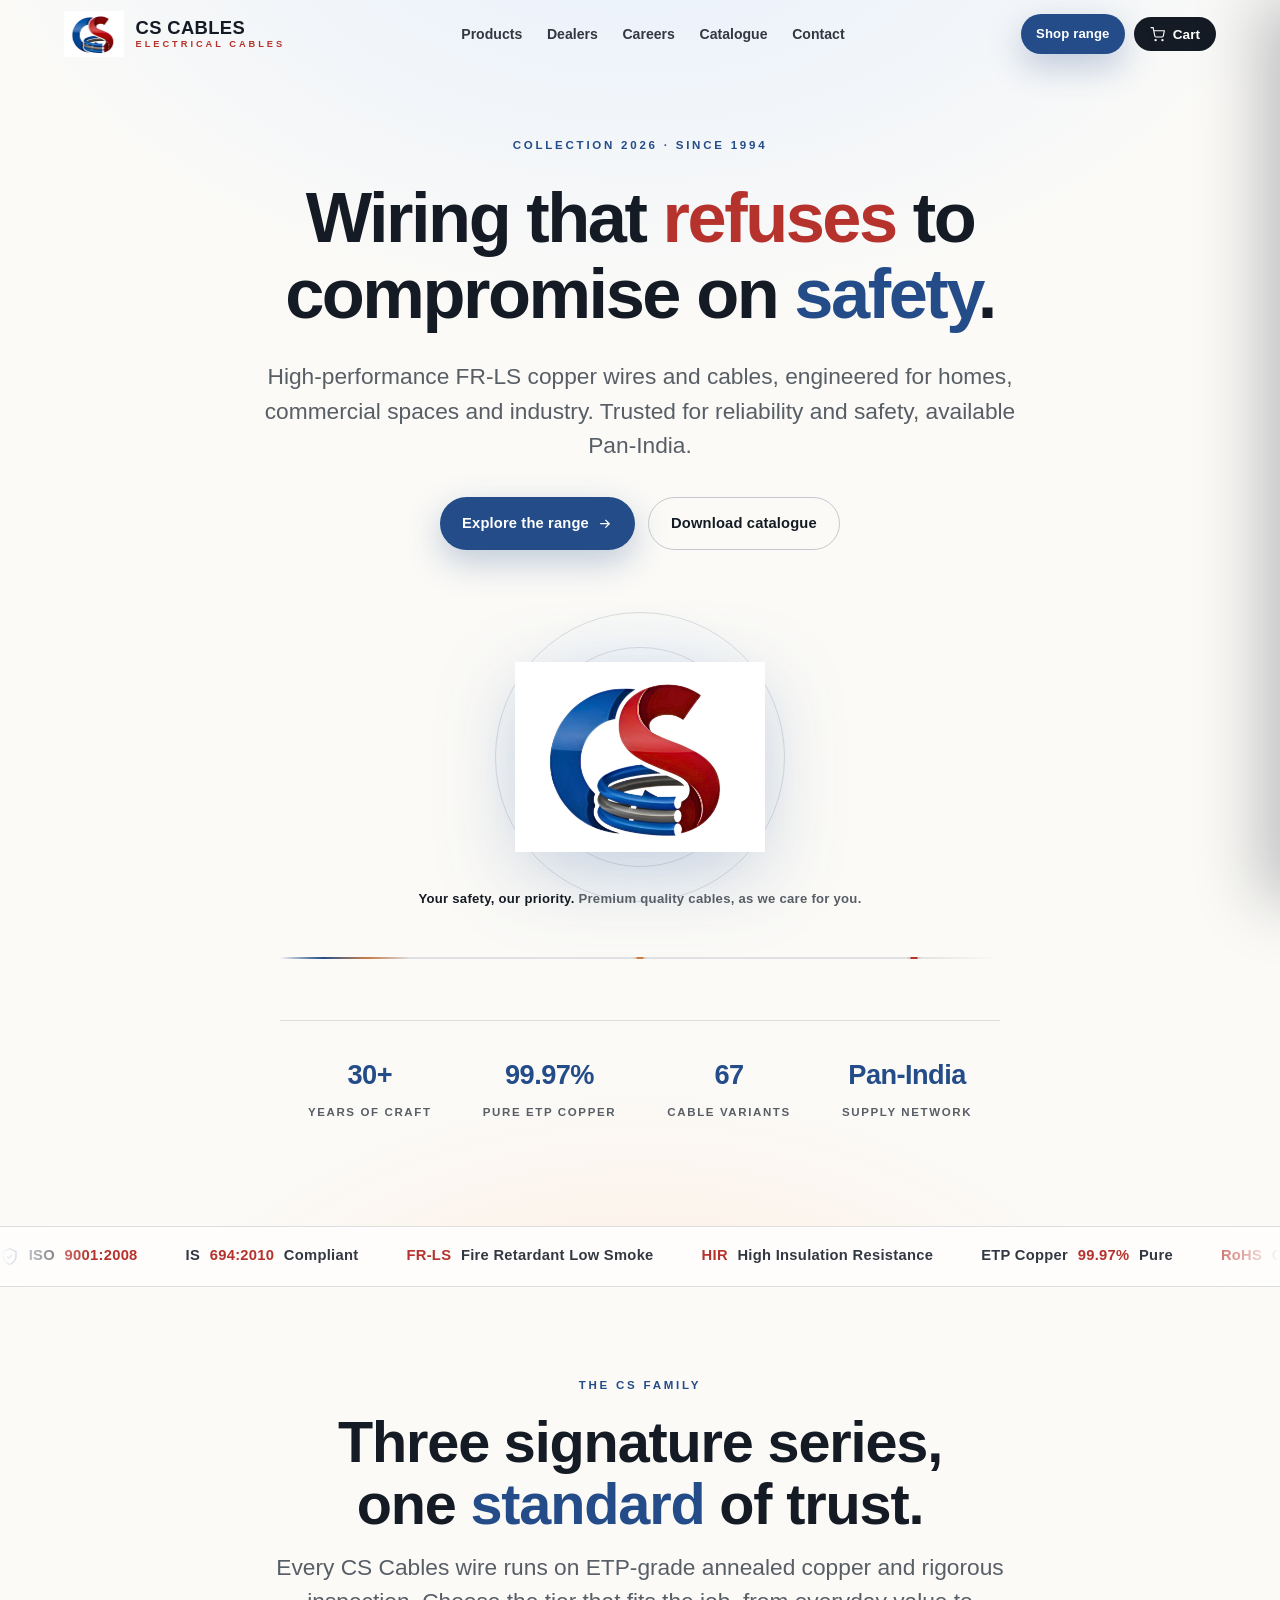
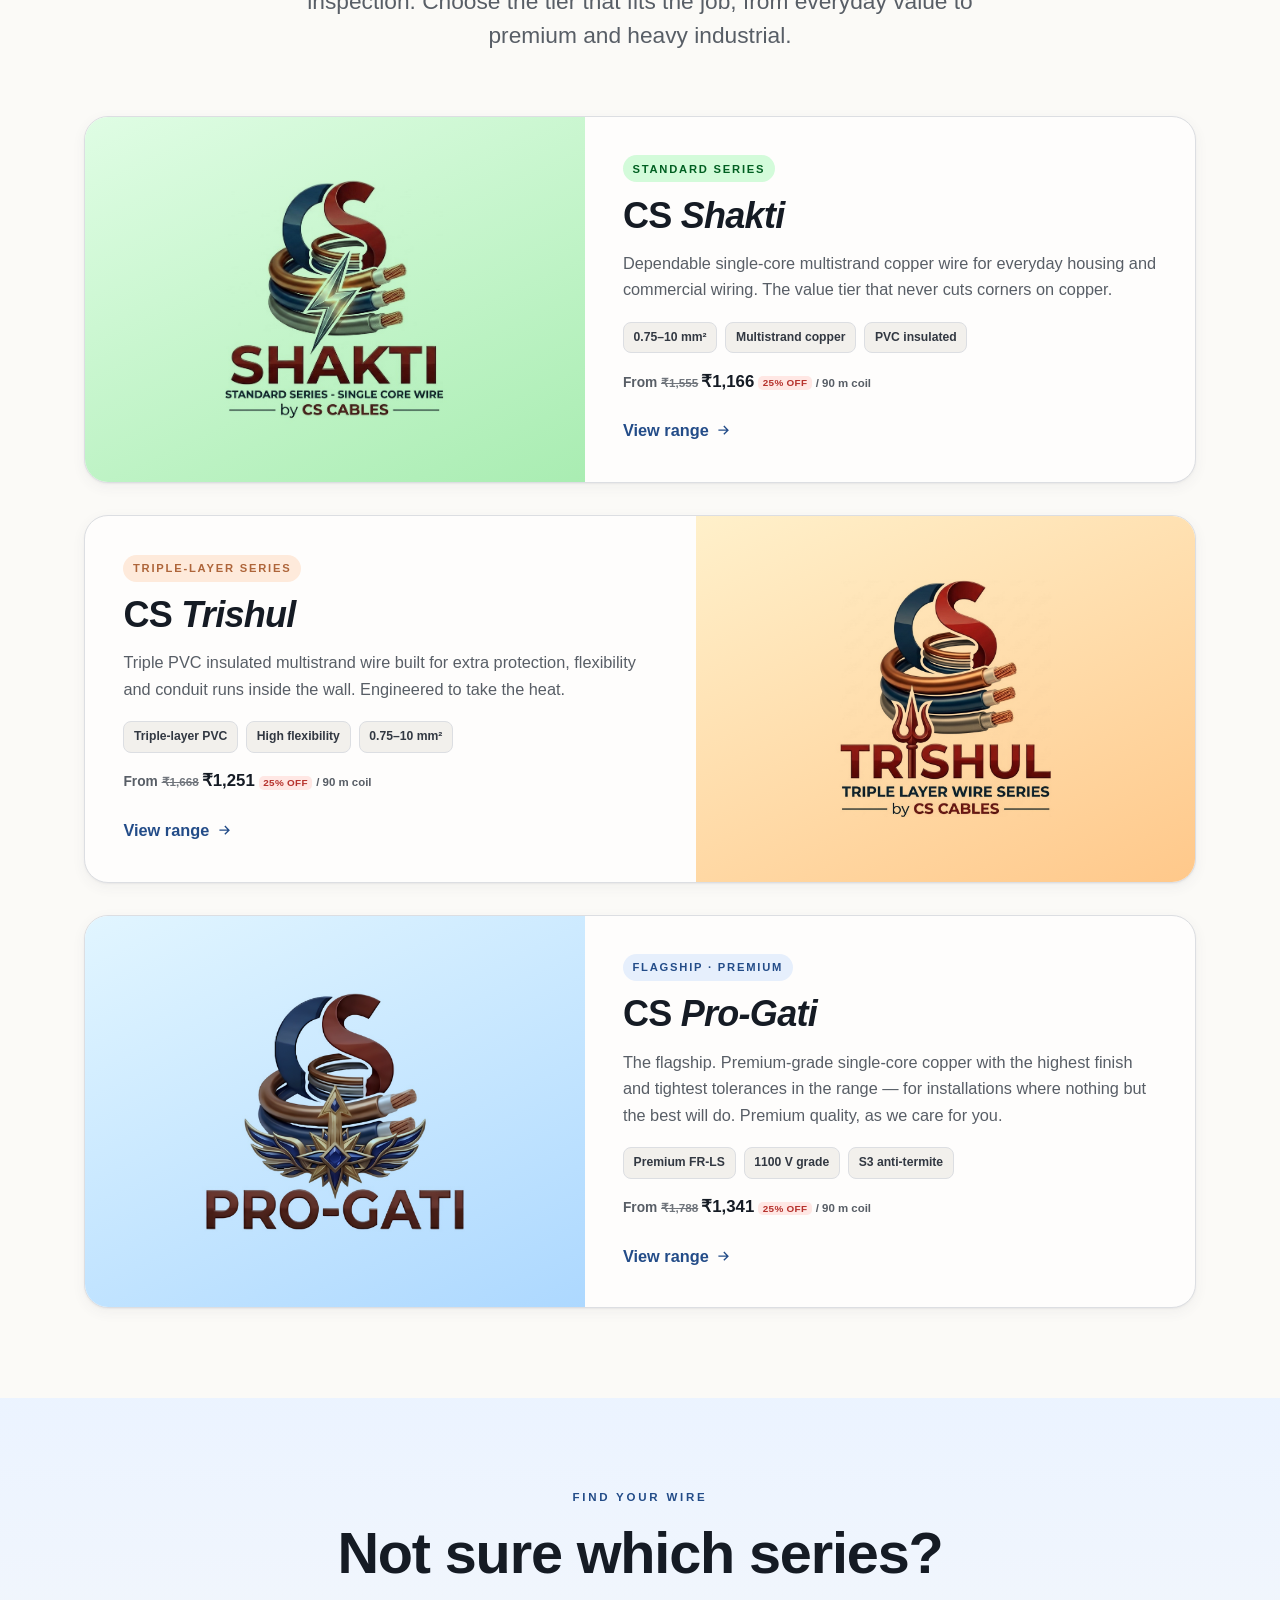
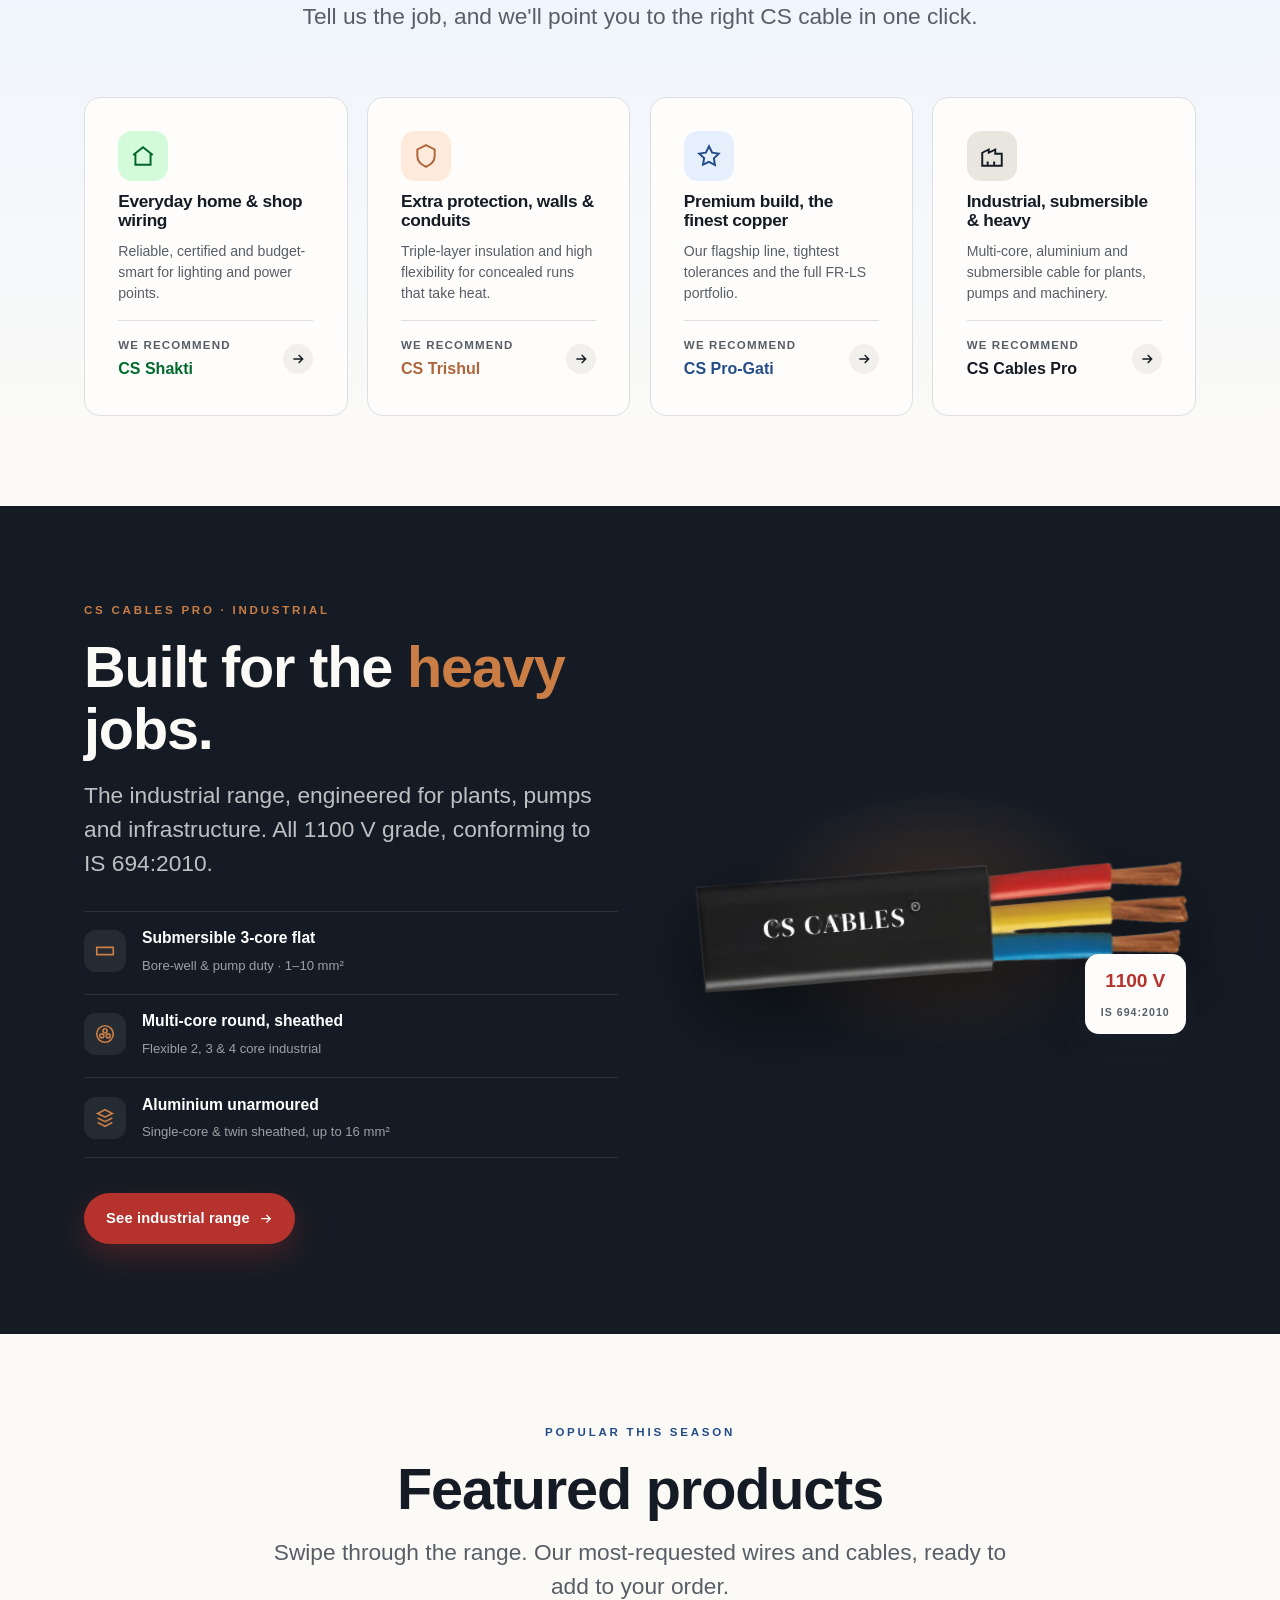
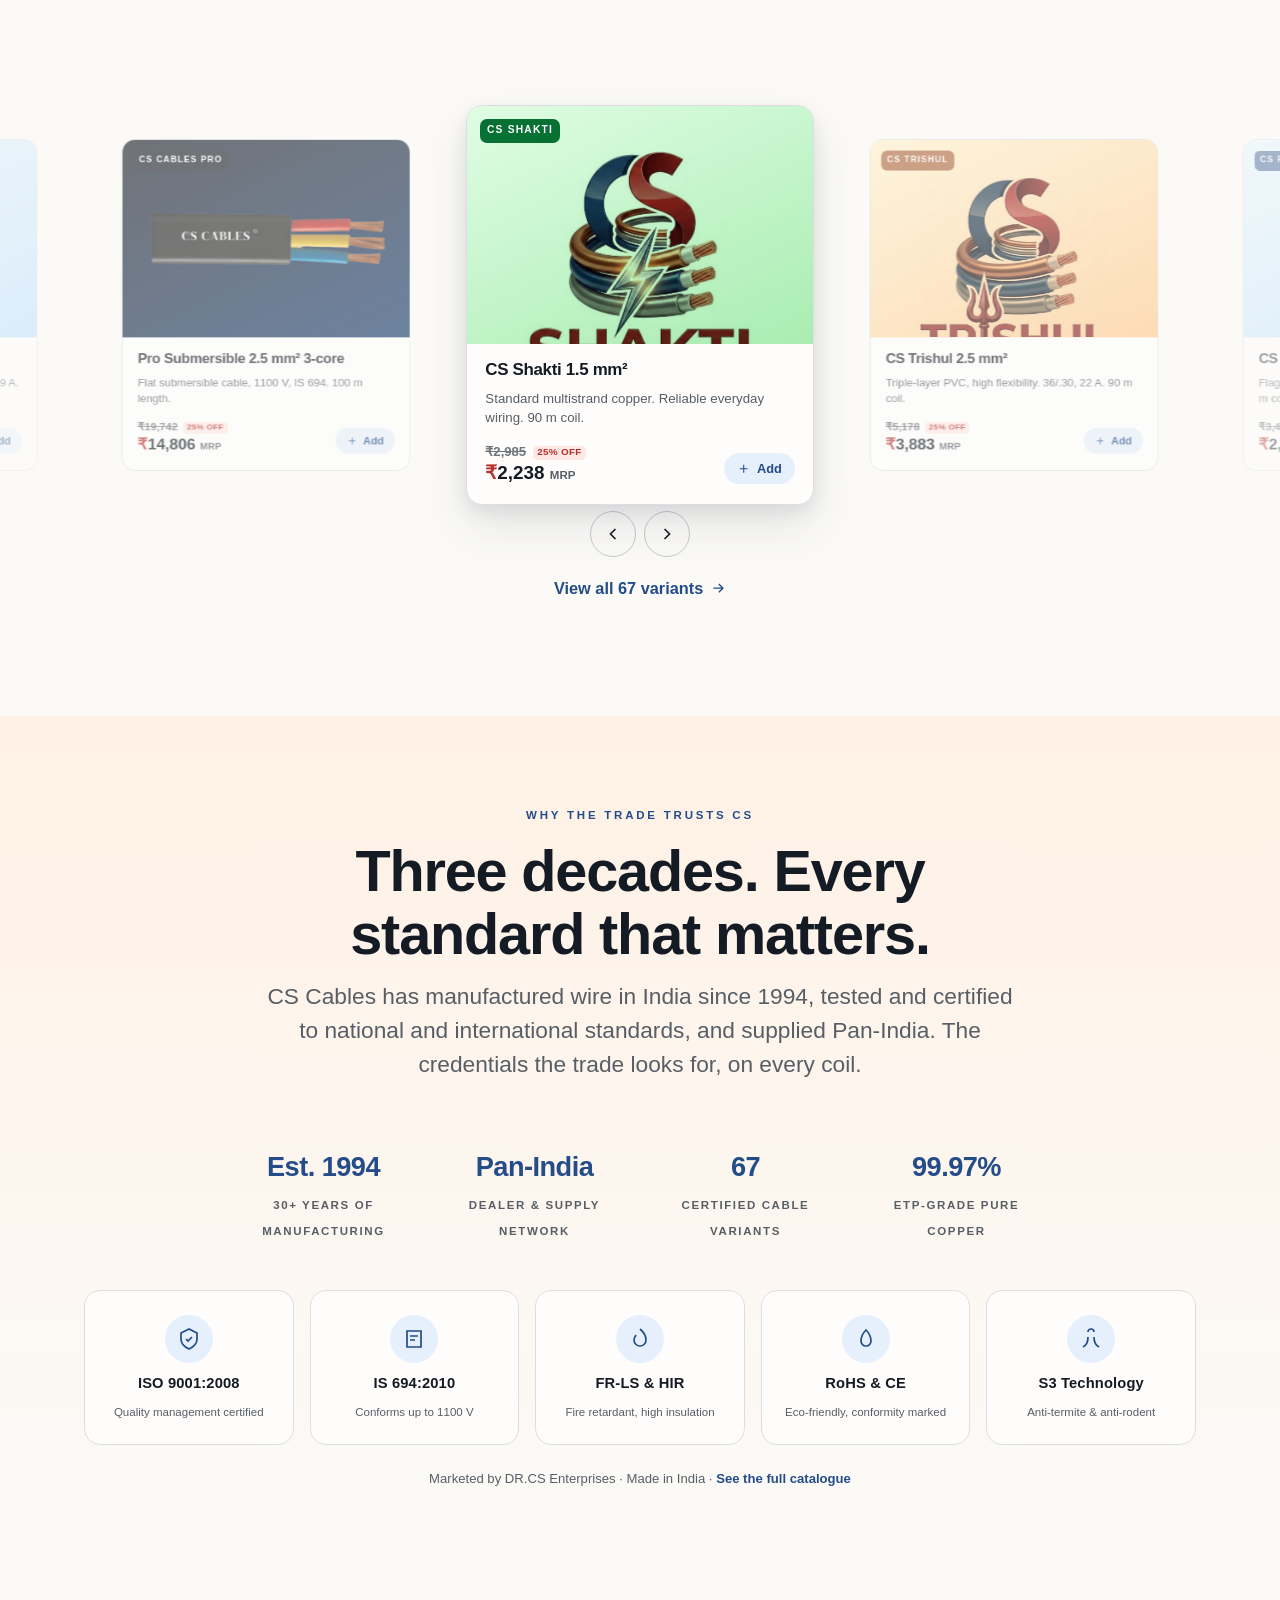
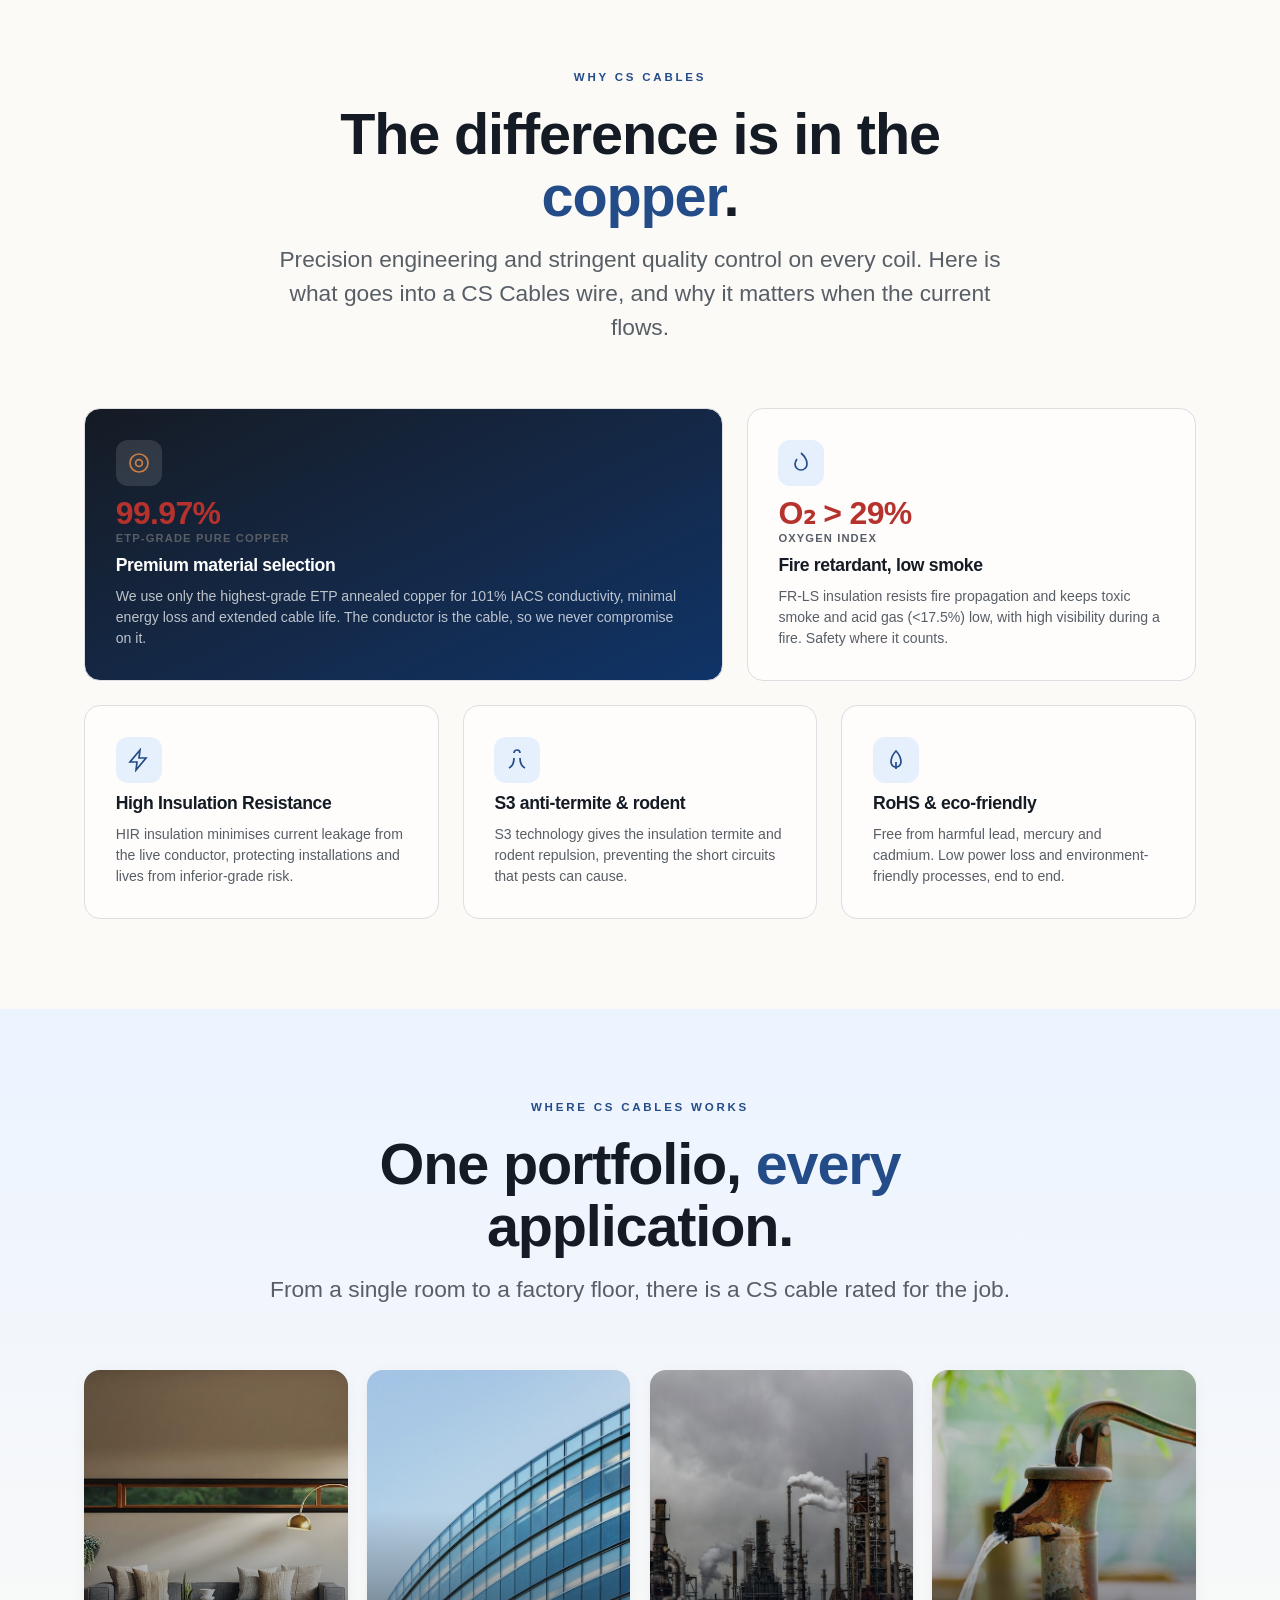
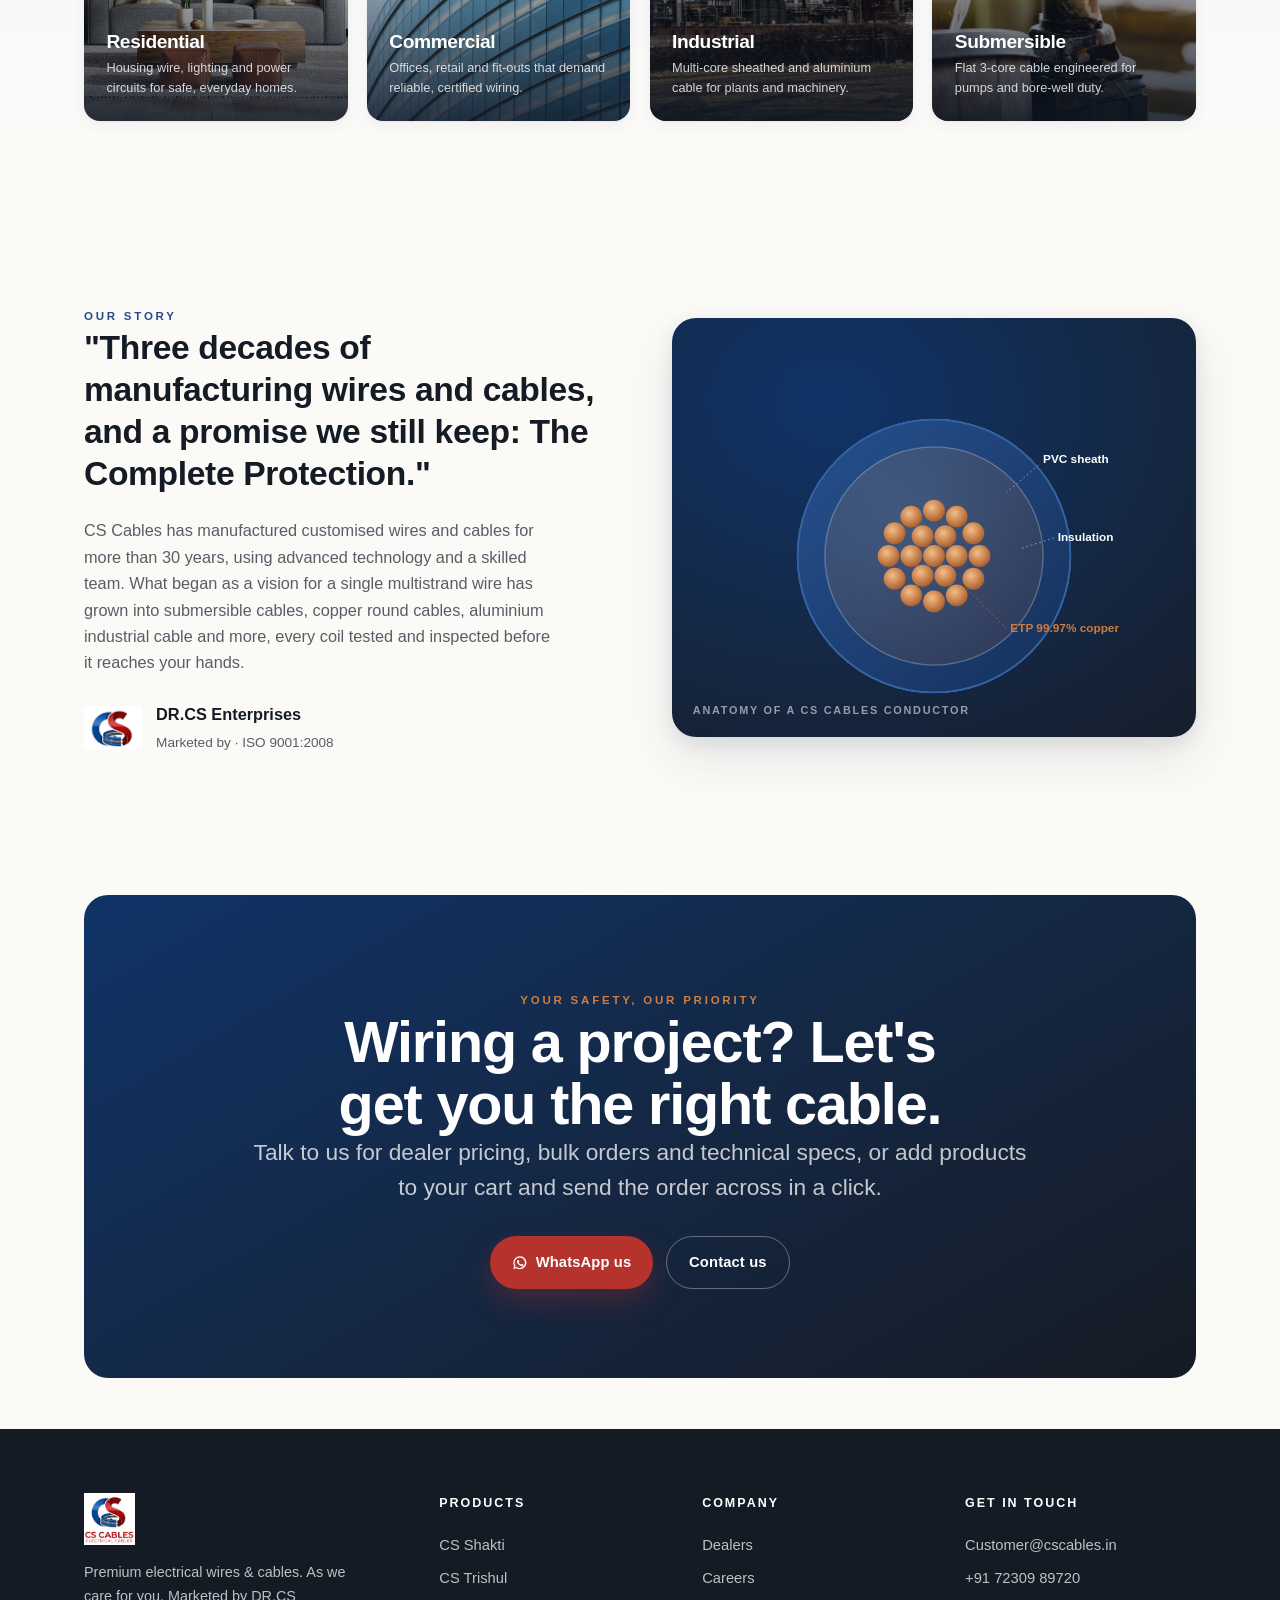
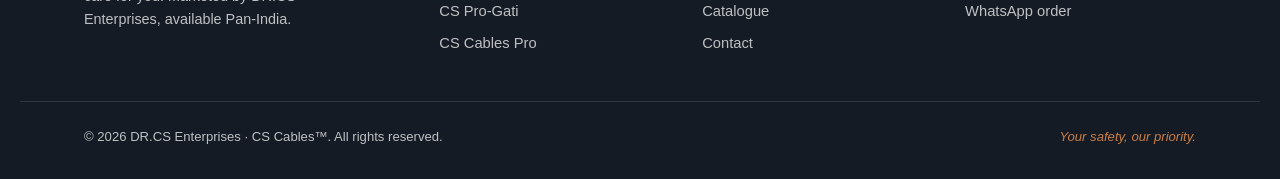
==== index.html @ bc192c2e "Add files via upload" ====
<!DOCTYPE html>
<html lang="en">
<head>
  <meta charset="UTF-8">
  <meta name="viewport" content="width=device-width, initial-scale=1">
  <title>CS Cables — Premium Electrical Wires & Cables | Collection 2026</title>
  <meta name="description" content="CS Cables by DR.CS Enterprises. Premium FR-LS PVC copper wires and cables, ISO 9001:2008 & IS 694:2010 certified. CS Shakti, CS Trishul, CS Pro-Gati & CS Cables Pro. Available Pan-India.">
  <link rel="icon" href="images/logo/mark.jpg">
  <link rel="stylesheet" href="css/styles.css">
</head>
<body>

  <!-- ============ HEADER ============ -->
  <header class="site-header">
    <a class="brand" href="index.html" aria-label="CS Cables home">
      <img src="images/logo/mark.jpg" alt="CS Cables">
      <span class="brand-txt"><b>CS CABLES</b><span>Electrical Cables</span></span>
    </a>
    <nav class="nav" aria-label="Primary">
      <a href="products.html">Products</a>
      <a href="dealers.html">Dealers</a>
      <a href="careers.html">Careers</a>
      <a href="catalogue.html">Catalogue</a>
      <a href="contact.html">Contact</a>
    </nav>
    <div class="header-actions">
      <a class="btn btn--primary btn--sm" href="products.html">Shop range</a>
      <button class="cart-btn" aria-label="Open cart">
        <svg viewBox="0 0 24 24" fill="none" stroke="currentColor" stroke-width="1.8"><circle cx="9" cy="21" r="1"/><circle cx="20" cy="21" r="1"/><path d="M1 1h4l2.7 13.4a2 2 0 0 0 2 1.6h9.7a2 2 0 0 0 2-1.6L23 6H6"/></svg>
        Cart <span class="cart-count" data-empty="true">0</span>
      </button>
      <button class="nav-toggle" aria-label="Menu" aria-expanded="false">
        <svg viewBox="0 0 24 24" fill="none" stroke="currentColor" stroke-width="2"><path d="M3 6h18M3 12h18M3 18h18"/></svg>
      </button>
    </div>
  </header>

  <main>
  <!-- ============ HERO ============ -->
  <section class="hero">
    <div class="wrap hero-inner">
      <span class="eyebrow" data-reveal>Collection 2026 · Since 1994</span>
      <h1 data-reveal data-delay="1">Wiring that <span class="red">refuses</span> to<br class="hero-br">compromise on <span class="blue">safety</span>.</h1>
      <p class="lead" data-reveal data-delay="2">High-performance FR-LS copper wires and cables, engineered for homes, commercial spaces and industry. Trusted for reliability and safety, available Pan-India.</p>
      <div class="hero-cta" data-reveal data-delay="3">
        <a class="btn btn--primary" href="products.html">Explore the range
          <svg viewBox="0 0 24 24" fill="none" stroke="currentColor" stroke-width="2"><path d="M5 12h14M13 6l6 6-6 6"/></svg>
        </a>
        <a class="btn btn--ghost" href="catalogue.html">Download catalogue</a>
      </div>

      <div class="hero-logo" data-reveal data-delay="2" aria-hidden="true">
        <span class="ring"></span><span class="ring r2"></span>
        <img src="images/logo/mark.jpg" alt="CS Cables emblem">
      </div>
      <p class="hero-tag" data-reveal data-delay="3"><b>Your safety, our priority.</b> Premium quality cables, as we care for you.</p>

      <div class="current-line" aria-hidden="true">
        <span class="node n1"></span><span class="node n2"></span><span class="node n3"></span>
        <span class="pulse"></span>
      </div>

      <div class="trust-row" data-reveal>
        <div class="trust-item"><b>30+</b><span>Years of craft</span></div>
        <div class="trust-item"><b>99.97%</b><span>Pure ETP copper</span></div>
        <div class="trust-item"><b>67</b><span>Cable variants</span></div>
        <div class="trust-item"><b>Pan&#8209;India</b><span>Supply network</span></div>
      </div>
    </div>
  </section>

  <!-- ============ CERT MARQUEE ============ -->
  <div class="marquee" aria-label="Certifications and standards">
    <div class="marquee-track">
      <span class="marquee-item"><svg viewBox="0 0 24 24" fill="none" stroke="currentColor" stroke-width="1.8"><path d="M12 2 4 6v6c0 5 3.5 8 8 10 4.5-2 8-5 8-10V6z"/><path d="m9 12 2 2 4-4"/></svg> ISO <b>9001:2008</b></span>
      <span class="marquee-item">IS <b>694:2010</b> Compliant</span>
      <span class="marquee-item"><b>FR-LS</b> Fire Retardant Low Smoke</span>
      <span class="marquee-item"><b>HIR</b> High Insulation Resistance</span>
      <span class="marquee-item">ETP Copper <b>99.97%</b> Pure</span>
      <span class="marquee-item"><b>RoHS</b> Compliant &amp; Eco-Friendly</span>
      <span class="marquee-item"><b>S3</b> Anti-Termite &amp; Anti-Rodent</span>
      <span class="marquee-item"><b>CE</b> Marked</span>
      <!-- duplicate for seamless loop -->
      <span class="marquee-item"><svg viewBox="0 0 24 24" fill="none" stroke="currentColor" stroke-width="1.8"><path d="M12 2 4 6v6c0 5 3.5 8 8 10 4.5-2 8-5 8-10V6z"/><path d="m9 12 2 2 4-4"/></svg> ISO <b>9001:2008</b></span>
      <span class="marquee-item">IS <b>694:2010</b> Compliant</span>
      <span class="marquee-item"><b>FR-LS</b> Fire Retardant Low Smoke</span>
      <span class="marquee-item"><b>HIR</b> High Insulation Resistance</span>
      <span class="marquee-item">ETP Copper <b>99.97%</b> Pure</span>
      <span class="marquee-item"><b>RoHS</b> Compliant &amp; Eco-Friendly</span>
      <span class="marquee-item"><b>S3</b> Anti-Termite &amp; Anti-Rodent</span>
      <span class="marquee-item"><b>CE</b> Marked</span>
    </div>
  </div>

  <!-- ============ SIGNATURE SERIES ============ -->
  <section class="section" id="series">
    <div class="wrap">
      <div class="sec-head" data-reveal>
        <div>
          <span class="eyebrow">The CS family</span>
          <h2 class="display">Three signature series,<br>one <span class="serif">standard</span> of trust.</h2>
          <p class="lead">Every CS Cables wire runs on ETP-grade annealed copper and rigorous inspection. Choose the tier that fits the job, from everyday value to premium and heavy industrial.</p>
        </div>
      </div>

      <div class="series">
        <!-- CS Shakti -->
        <article class="series-row" data-reveal id="shakti-row">
          <div class="series-media series-media--blend fig-shakti"><img src="images/products/shakti_hero.jpg" alt="CS Shakti Standard Series single-core wire with copper conductors"></div>
          <div class="series-body">
            <span class="series-badge badge-shakti">Standard series</span>
            <h3>CS <span class="tier">Shakti</span></h3>
            <p class="muted">Dependable single-core multistrand copper wire for everyday housing and commercial wiring. The value tier that never cuts corners on copper.</p>
            <div class="series-specs">
              <span class="chip">0.75–10 mm²</span><span class="chip">Multistrand copper</span><span class="chip">PVC insulated</span>
            </div>
            <p class="series-price">From <b>₹1,555</b> <small>/ 90 m coil</small></p>
            <div class="series-foot">
              <a class="link-arrow" href="products.html#shakti">View range
                <svg viewBox="0 0 24 24" fill="none" stroke="currentColor" stroke-width="2"><path d="M5 12h14M13 6l6 6-6 6"/></svg>
              </a>
            </div>
          </div>
        </article>

        <!-- CS Trishul -->
        <article class="series-row" data-reveal id="trishul-row">
          <div class="series-media series-media--blend fig-trishul"><img src="images/products/trishul_hero.jpg" alt="CS Trishul Triple Layer Series wire with exposed copper conductors"></div>
          <div class="series-body">
            <span class="series-badge badge-trishul">Triple-layer series</span>
            <h3>CS <span class="tier">Trishul</span></h3>
            <p class="muted">Triple PVC insulated multistrand wire built for extra protection, flexibility and conduit runs inside the wall. Engineered to take the heat.</p>
            <div class="series-specs">
              <span class="chip">Triple-layer PVC</span><span class="chip">High flexibility</span><span class="chip">0.75–10 mm²</span>
            </div>
            <p class="series-price">From <b>₹1,668</b> <small>/ 90 m coil</small></p>
            <div class="series-foot">
              <a class="link-arrow" href="products.html#trishul">View range
                <svg viewBox="0 0 24 24" fill="none" stroke="currentColor" stroke-width="2"><path d="M5 12h14M13 6l6 6-6 6"/></svg>
              </a>
            </div>
          </div>
        </article>

        <!-- CS Pro-Gati (flagship) -->
        <article class="series-row" data-reveal id="progati-row">
          <div class="series-media series-media--blend fig-cables"><img src="images/products/progati_hero.jpg" alt="CS Pro-Gati flagship premium single-core copper wire"></div>
          <div class="series-body">
            <span class="series-badge badge-cables">Flagship &middot; Premium</span>
            <h3>CS <span class="tier">Pro-Gati</span></h3>
            <p class="muted">The flagship. Premium-grade single-core copper with the highest finish and tightest tolerances in the range — for installations where nothing but the best will do. Premium quality, as we care for you.</p>
            <div class="series-specs">
              <span class="chip">Premium FR-LS</span><span class="chip">1100 V grade</span><span class="chip">S3 anti-termite</span>
            </div>
            <p class="series-price">From <b>₹1,788</b> <small>/ 90 m coil</small></p>
            <div class="series-foot">
              <a class="link-arrow" href="products.html#progati">View range
                <svg viewBox="0 0 24 24" fill="none" stroke="currentColor" stroke-width="2"><path d="M5 12h14M13 6l6 6-6 6"/></svg>
              </a>
            </div>
          </div>
        </article>
      </div>
    </div>
  </section>

  <!-- ============ WHICH SERIES CHOOSER ============ -->
  <section class="section band" id="choose">
    <div class="wrap">
      <div class="sec-head" data-reveal>
        <div>
          <span class="eyebrow">Find your wire</span>
          <h2 class="display">Not sure which series?</h2>
          <p class="lead">Tell us the job, and we'll point you to the right CS cable in one click.</p>
        </div>
      </div>
      <div class="chooser">
        <a class="choose-card c-shakti" data-reveal href="products.html#shakti">
          <span class="choose-ic"><svg viewBox="0 0 24 24" fill="none" stroke="currentColor" stroke-width="1.8"><path d="M3 11l9-7 9 7M5 10v10h14V10"/></svg></span>
          <h4>Everyday home &amp; shop wiring</h4>
          <p>Reliable, certified and budget-smart for lighting and power points.</p>
          <div class="choose-rec"><div><small>We recommend</small><b class="rec-shakti">CS Shakti</b></div><span class="go"><svg viewBox="0 0 24 24" fill="none" stroke="currentColor" stroke-width="2.2"><path d="M5 12h14M13 6l6 6-6 6"/></svg></span></div>
        </a>
        <a class="choose-card c-trishul" data-reveal data-delay="1" href="products.html#trishul">
          <span class="choose-ic"><svg viewBox="0 0 24 24" fill="none" stroke="currentColor" stroke-width="1.8"><path d="M12 2 4 6v6c0 5 3.5 8 8 10 4.5-2 8-5 8-10V6z"/></svg></span>
          <h4>Extra protection, walls &amp; conduits</h4>
          <p>Triple-layer insulation and high flexibility for concealed runs that take heat.</p>
          <div class="choose-rec"><div><small>We recommend</small><b class="rec-trishul">CS Trishul</b></div><span class="go"><svg viewBox="0 0 24 24" fill="none" stroke="currentColor" stroke-width="2.2"><path d="M5 12h14M13 6l6 6-6 6"/></svg></span></div>
        </a>
        <a class="choose-card c-cables" data-reveal data-delay="2" href="products.html#progati">
          <span class="choose-ic"><svg viewBox="0 0 24 24" fill="none" stroke="currentColor" stroke-width="1.8"><path d="m12 3 2.9 5.9 6.1.9-4.5 4.4 1 6.1-5.5-2.9L6.5 20l1-6.1L3 9.8l6.1-.9z"/></svg></span>
          <h4>Premium build, the finest copper</h4>
          <p>Our flagship line, tightest tolerances and the full FR-LS portfolio.</p>
          <div class="choose-rec"><div><small>We recommend</small><b class="rec-cables">CS Pro-Gati</b></div><span class="go"><svg viewBox="0 0 24 24" fill="none" stroke="currentColor" stroke-width="2.2"><path d="M5 12h14M13 6l6 6-6 6"/></svg></span></div>
        </a>
        <a class="choose-card c-pro" data-reveal data-delay="3" href="products.html#pro">
          <span class="choose-ic"><svg viewBox="0 0 24 24" fill="none" stroke="currentColor" stroke-width="1.8"><path d="M3 21V9l6-3v3l6-3v4h6v11z"/><path d="M8 21v-4M14 21v-4"/></svg></span>
          <h4>Industrial, submersible &amp; heavy</h4>
          <p>Multi-core, aluminium and submersible cable for plants, pumps and machinery.</p>
          <div class="choose-rec"><div><small>We recommend</small><b class="rec-pro">CS Cables Pro</b></div><span class="go"><svg viewBox="0 0 24 24" fill="none" stroke="currentColor" stroke-width="2.2"><path d="M5 12h14M13 6l6 6-6 6"/></svg></span></div>
        </a>
      </div>
    </div>
  </section>

  <!-- ============ CS CABLES PRO band ============ -->
  <section class="section band-ink pro-band" id="pro-band">
    <div class="wrap">
      <div class="pro-grid">
        <div class="pro-copy" data-reveal>
          <span class="eyebrow">CS Cables Pro &middot; Industrial</span>
          <h2 class="display">Built for the <span style="color:var(--copper)">heavy</span> jobs.</h2>
          <p class="lead">The industrial range, engineered for plants, pumps and infrastructure. All 1100&nbsp;V grade, conforming to IS&nbsp;694:2010.</p>
          <ul class="pro-list">
            <li>
              <span class="ic"><svg viewBox="0 0 24 24" fill="none" stroke="currentColor" stroke-width="1.8"><path d="M3 8h18v8H3z"/><path d="M7 12h.01M12 12h.01M17 12h.01"/></svg></span>
              <div><b>Submersible 3&#8209;core flat</b><small>Bore-well &amp; pump duty &middot; 1&ndash;10 mm²</small></div>
            </li>
            <li>
              <span class="ic"><svg viewBox="0 0 24 24" fill="none" stroke="currentColor" stroke-width="1.8"><circle cx="12" cy="12" r="9"/><circle cx="12" cy="8.5" r="2.2"/><circle cx="8.5" cy="14" r="2.2"/><circle cx="15.5" cy="14" r="2.2"/></svg></span>
              <div><b>Multi&#8209;core round, sheathed</b><small>Flexible 2, 3 &amp; 4 core industrial</small></div>
            </li>
            <li>
              <span class="ic"><svg viewBox="0 0 24 24" fill="none" stroke="currentColor" stroke-width="1.8"><path d="M4 7l8-4 8 4-8 4z"/><path d="M4 12l8 4 8-4M4 17l8 4 8-4"/></svg></span>
              <div><b>Aluminium unarmoured</b><small>Single-core &amp; twin sheathed, up to 16 mm²</small></div>
            </li>
          </ul>
          <a class="btn btn--red" href="products.html#pro">See industrial range
            <svg viewBox="0 0 24 24" fill="none" stroke="currentColor" stroke-width="2"><path d="M5 12h14M13 6l6 6-6 6"/></svg>
          </a>
        </div>
        <div class="pro-visual" data-reveal data-delay="1">
          <img class="pro-cable" src="images/products/pro_submersible_cut.png" alt="CS Cables Pro three-core flat submersible cable with copper conductors">
          <div class="pro-badge"><b>1100 V</b><span>IS 694:2010</span></div>
        </div>
      </div>
    </div>
  </section>

  <!-- ============ FEATURED PRODUCTS CAROUSEL ============ -->
  <section class="section" id="featured">
    <div class="wrap">
      <div class="sec-head" data-reveal>
        <div>
          <span class="eyebrow">Popular this season</span>
          <h2 class="display">Featured products</h2>
          <p class="lead">Swipe through the range. Our most-requested wires and cables, ready to add to your order.</p>
        </div>
      </div>
    </div>

    <div class="carousel-bleed">
      <div class="carousel-track center-mode">
        <!-- 1 -->
        <article class="product-card">
          <div class="product-figure blend fig-shakti"><span class="product-tag tag-shakti">CS Shakti</span><img src="images/products/shakti_hero.jpg" alt="CS Shakti Standard Series single-core wire"></div>
          <div class="product-info">
            <h4>CS Shakti 1.5 mm²</h4>
            <p class="desc">Standard multistrand copper. Reliable everyday wiring. 90 m coil.</p>
            <div class="product-meta">
              <span class="product-price">₹2,985 <small>MRP</small></span>
              <button class="add-btn" data-add="shk-15" data-name="CS Shakti 1.5mm²" data-price="2985" data-img="images/products/shakti_hero.jpg"><svg viewBox="0 0 24 24" fill="none" stroke="currentColor" stroke-width="1.9"><path d="M12 5v14M5 12h14"/></svg><span>Add</span></button>
            </div>
          </div>
        </article>
        <!-- 2 -->
        <article class="product-card">
          <div class="product-figure blend fig-trishul"><span class="product-tag tag-trishul">CS Trishul</span><img src="images/products/trishul_hero.jpg" alt="CS Trishul Triple Layer Series wire"></div>
          <div class="product-info">
            <h4>CS Trishul 2.5 mm²</h4>
            <p class="desc">Triple-layer PVC, high flexibility. 36/.30, 22 A. 90 m coil.</p>
            <div class="product-meta">
              <span class="product-price">₹5,178 <small>MRP</small></span>
              <button class="add-btn" data-add="trs-25" data-name="CS Trishul 2.5mm²" data-price="5178" data-img="images/products/trishul_hero.jpg"><svg viewBox="0 0 24 24" fill="none" stroke="currentColor" stroke-width="1.9"><path d="M12 5v14M5 12h14"/></svg><span>Add</span></button>
            </div>
          </div>
        </article>
        <!-- 3 -->
        <article class="product-card">
          <div class="product-figure blend fig-cables"><span class="product-tag tag-cables">CS Pro-Gati</span><img src="images/products/progati_hero.jpg" alt="CS Pro-Gati flagship single-core wire"></div>
          <div class="product-info">
            <h4>CS Pro-Gati 1.5 mm² FR-LS</h4>
            <p class="desc">Flagship single-core copper. 22/.30, 16 A rating. 90 m coil.</p>
            <div class="product-meta">
              <span class="product-price">₹3,435 <small>MRP</small></span>
              <button class="add-btn" data-add="pg-15" data-name="CS Pro-Gati 1.5mm² FR-LS" data-price="3435" data-img="images/products/progati_hero.jpg"><svg viewBox="0 0 24 24" fill="none" stroke="currentColor" stroke-width="1.9"><path d="M12 5v14M5 12h14"/></svg><span>Add</span></button>
            </div>
          </div>
        </article>
        <!-- 4 -->
        <article class="product-card">
          <div class="product-figure blend fig-cables"><span class="product-tag tag-cables">CS Pro-Gati</span><img src="images/products/progati_hero.jpg" alt="CS Pro-Gati flagship single-core wire"></div>
          <div class="product-info">
            <h4>CS Pro-Gati 4.0 mm² FR-LS</h4>
            <p class="desc">Heavier gauge for AC &amp; power circuits. 56/.30, 29 A. 90 m coil.</p>
            <div class="product-meta">
              <span class="product-price">₹8,482 <small>MRP</small></span>
              <button class="add-btn" data-add="pg-40" data-name="CS Pro-Gati 4.0mm² FR-LS" data-price="8482" data-img="images/products/progati_hero.jpg"><svg viewBox="0 0 24 24" fill="none" stroke="currentColor" stroke-width="1.9"><path d="M12 5v14M5 12h14"/></svg><span>Add</span></button>
            </div>
          </div>
        </article>
        <!-- 5 -->
        <article class="product-card">
          <div class="product-figure" style="background:linear-gradient(155deg,var(--ink),var(--blue-deep))"><span class="product-tag tag-pro">CS Cables Pro</span><img src="images/products/pro_submersible.png" alt="CS Cables Pro submersible 3-core flat cable" style="object-fit:contain;padding:0 1rem"></div>
          <div class="product-info">
            <h4>Pro Submersible 2.5 mm² 3-core</h4>
            <p class="desc">Flat submersible cable, 1100 V, IS 694. 100 m length.</p>
            <div class="product-meta">
              <span class="product-price">₹19,742 <small>MRP</small></span>
              <button class="add-btn" data-add="pro-sub-25" data-name="CS Cables Pro Submersible 2.5mm² 3-core" data-price="19742" data-img="images/products/pro_submersible.png"><svg viewBox="0 0 24 24" fill="none" stroke="currentColor" stroke-width="1.9"><path d="M12 5v14M5 12h14"/></svg><span>Add</span></button>
            </div>
          </div>
        </article>
      </div>
      <div class="carousel-controls">
        <div class="carousel-nav">
          <button class="carousel-prev" aria-label="Previous product"><svg viewBox="0 0 24 24" fill="none" stroke="currentColor" stroke-width="2"><path d="M15 18l-6-6 6-6"/></svg></button>
          <button class="carousel-next" aria-label="Next product"><svg viewBox="0 0 24 24" fill="none" stroke="currentColor" stroke-width="2"><path d="M9 6l6 6-6 6"/></svg></button>
        </div>
        <a class="link-arrow" href="products.html">View all 67 variants
          <svg viewBox="0 0 24 24" fill="none" stroke="currentColor" stroke-width="2"><path d="M5 12h14M13 6l6 6-6 6"/></svg>
        </a>
      </div>
    </div>
  </section>

  <!-- ============ TRUST & AUTHORITY BAND ============ -->
  <section class="section band-warm" id="authority">
    <div class="wrap">
      <div class="sec-head" data-reveal>
        <div>
          <span class="eyebrow">Why the trade trusts CS</span>
          <h2 class="display">Three decades. Every standard that matters.</h2>
          <p class="lead">CS Cables has manufactured wire in India since 1994, tested and certified to national and international standards, and supplied Pan-India. The credentials the trade looks for, on every coil.</p>
        </div>
      </div>

      <div class="authority-stats" data-reveal>
        <div class="trust-item"><b>Est. 1994</b><span>30+ years of manufacturing</span></div>
        <div class="trust-item"><b>Pan&#8209;India</b><span>Dealer &amp; supply network</span></div>
        <div class="trust-item"><b>67</b><span>Certified cable variants</span></div>
        <div class="trust-item"><b>99.97%</b><span>ETP-grade pure copper</span></div>
      </div>

      <div class="cert-grid" data-reveal data-delay="1">
        <div class="cert-badge"><span class="ic"><svg viewBox="0 0 24 24" fill="none" stroke="currentColor" stroke-width="1.7"><path d="M12 2 4 6v6c0 5 3.5 8 8 10 4.5-2 8-5 8-10V6z"/><path d="m9 12 2 2 4-4"/></svg></span><b>ISO 9001:2008</b><span>Quality management certified</span></div>
        <div class="cert-badge"><span class="ic"><svg viewBox="0 0 24 24" fill="none" stroke="currentColor" stroke-width="1.7"><path d="M5 4h14v16H5z"/><path d="M8 9h8M8 13h5"/></svg></span><b>IS 694:2010</b><span>Conforms up to 1100 V</span></div>
        <div class="cert-badge"><span class="ic"><svg viewBox="0 0 24 24" fill="none" stroke="currentColor" stroke-width="1.7"><path d="M12 2s6 5 6 11a6 6 0 0 1-12 0c0-2 1-3.5 2-5"/></svg></span><b>FR-LS &amp; HIR</b><span>Fire retardant, high insulation</span></div>
        <div class="cert-badge"><span class="ic"><svg viewBox="0 0 24 24" fill="none" stroke="currentColor" stroke-width="1.7"><path d="M12 3C7 8 7 12 7 14a5 5 0 0 0 10 0c0-2 0-6-5-11z"/></svg></span><b>RoHS &amp; CE</b><span>Eco-friendly, conformity marked</span></div>
        <div class="cert-badge"><span class="ic"><svg viewBox="0 0 24 24" fill="none" stroke="currentColor" stroke-width="1.7"><path d="M4 20c4-2 5-6 5-10M20 20c-4-2-5-6-5-10M9 5a3 3 0 0 1 6 0"/></svg></span><b>S3 Technology</b><span>Anti-termite &amp; anti-rodent</span></div>
      </div>
      <p class="muted" style="text-align:center; margin-top:1.4rem; font-size:0.82rem;">Marketed by DR.CS Enterprises · Made in India · <a href="catalogue.html" class="link-arrow" style="font-size:0.82rem;">See the full catalogue</a></p>
    </div>
  </section>

  <!-- ============ WHY CS / TECHNOLOGY ============ -->
  <section class="section" id="why">
    <div class="wrap">
      <div class="sec-head" data-reveal>
        <div>
          <span class="eyebrow">Why CS Cables</span>
          <h2 class="display">The difference is in the <span class="serif">copper</span>.</h2>
          <p class="lead">Precision engineering and stringent quality control on every coil. Here is what goes into a CS Cables wire, and why it matters when the current flows.</p>
        </div>
      </div>

      <div class="tech-grid">
        <article class="tech-card tech-hero col-7" data-reveal>
          <span class="ic"><svg viewBox="0 0 24 24" fill="none" stroke="currentColor" stroke-width="1.7"><circle cx="12" cy="12" r="9"/><circle cx="12" cy="12" r="3.4"/></svg></span>
          <div class="stat">99.97%<small>ETP-grade pure copper</small></div>
          <h4>Premium material selection</h4>
          <p>We use only the highest-grade ETP annealed copper for 101% IACS conductivity, minimal energy loss and extended cable life. The conductor is the cable, so we never compromise on it.</p>
        </article>

        <article class="tech-card col-5" data-reveal data-delay="1">
          <span class="ic"><svg viewBox="0 0 24 24" fill="none" stroke="currentColor" stroke-width="1.7"><path d="M12 2s6 5 6 11a6 6 0 0 1-12 0c0-2 1-3.5 2-5"/></svg></span>
          <div class="stat">O₂ &gt; 29%<small>Oxygen index</small></div>
          <h4>Fire retardant, low smoke</h4>
          <p>FR-LS insulation resists fire propagation and keeps toxic smoke and acid gas (&lt;17.5%) low, with high visibility during a fire. Safety where it counts.</p>
        </article>

        <article class="tech-card col-4" data-reveal>
          <span class="ic"><svg viewBox="0 0 24 24" fill="none" stroke="currentColor" stroke-width="1.7"><path d="M13 2 3 14h7l-1 8 10-12h-7z"/></svg></span>
          <h4>High Insulation Resistance</h4>
          <p>HIR insulation minimises current leakage from the live conductor, protecting installations and lives from inferior-grade risk.</p>
        </article>

        <article class="tech-card col-4" data-reveal data-delay="1">
          <span class="ic"><svg viewBox="0 0 24 24" fill="none" stroke="currentColor" stroke-width="1.7"><path d="M4 20c4-2 5-6 5-10M20 20c-4-2-5-6-5-10M9 5a3 3 0 0 1 6 0"/></svg></span>
          <h4>S3 anti-termite &amp; rodent</h4>
          <p>S3 technology gives the insulation termite and rodent repulsion, preventing the short circuits that pests can cause.</p>
        </article>

        <article class="tech-card col-4" data-reveal data-delay="2">
          <span class="ic"><svg viewBox="0 0 24 24" fill="none" stroke="currentColor" stroke-width="1.7"><path d="M12 3C7 8 7 12 7 14a5 5 0 0 0 10 0c0-2 0-6-5-11z"/><path d="M12 21v-7"/></svg></span>
          <h4>RoHS &amp; eco-friendly</h4>
          <p>Free from harmful lead, mercury and cadmium. Low power loss and environment-friendly processes, end to end.</p>
        </article>
      </div>
    </div>
  </section>

  <!-- ============ APPLICATIONS ============ -->
  <section class="section band" id="applications">
    <div class="wrap">
      <div class="sec-head" data-reveal>
        <div>
          <span class="eyebrow">Where CS Cables works</span>
          <h2 class="display">One portfolio, <span class="serif">every</span> application.</h2>
          <p class="lead">From a single room to a factory floor, there is a CS cable rated for the job.</p>
        </div>
      </div>
      <div class="apps">
        <div class="app-card" data-reveal><img class="bg" src="images/applications/residential.jpg" alt="Modern residential living room" loading="lazy"><div><h4>Residential</h4><p>Housing wire, lighting and power circuits for safe, everyday homes.</p></div></div>
        <div class="app-card" data-reveal data-delay="1"><img class="bg" src="images/applications/commercial.jpg" alt="Glass commercial office tower" loading="lazy"><div><h4>Commercial</h4><p>Offices, retail and fit-outs that demand reliable, certified wiring.</p></div></div>
        <div class="app-card" data-reveal data-delay="2"><img class="bg" src="images/applications/industrial.jpg" alt="Industrial plant with process towers" loading="lazy"><div><h4>Industrial</h4><p>Multi-core sheathed and aluminium cable for plants and machinery.</p></div></div>
        <div class="app-card" data-reveal data-delay="3"><img class="bg" src="images/applications/submersible.jpg" alt="Water pump drawing water" loading="lazy"><div><h4>Submersible</h4><p>Flat 3-core cable engineered for pumps and bore-well duty.</p></div></div>
      </div>
    </div>
  </section>

  <!-- ============ BRAND STORY ============ -->
  <section class="section" id="story">
    <div class="wrap story">
      <div data-reveal>
        <span class="eyebrow">Our story</span>
        <blockquote class="display">"Three decades of manufacturing wires and cables, and a promise we still keep: The Complete Protection."</blockquote>
        <p class="muted" style="margin-top:1.4rem; max-width:52ch;">CS Cables has manufactured customised wires and cables for more than 30 years, using advanced technology and a skilled team. What began as a vision for a single multistrand wire has grown into submersible cables, copper round cables, aluminium industrial cable and more, every coil tested and inspected before it reaches your hands.</p>
        <div class="sig">
          <img src="images/logo/mark.jpg" alt="CS Cables" style="height:44px; width:auto;">
          <div><b>DR.CS Enterprises</b><br><span class="muted" style="font-size:0.85rem;">Marketed by &middot; ISO 9001:2008</span></div>
        </div>
      </div>
      <div class="story-visual story-art" data-reveal data-delay="1">
        <svg class="cable-svg" viewBox="0 0 440 440" role="img" aria-label="CS Cables conductor cross-section: PVC sheath, insulation and ETP copper strands" xmlns="http://www.w3.org/2000/svg">
          <defs>
            <radialGradient id="strand" cx="40%" cy="35%" r="75%">
              <stop offset="0%" stop-color="#F0BE8A"/><stop offset="60%" stop-color="#C67C46"/><stop offset="100%" stop-color="#95542C"/>
            </radialGradient>
            <linearGradient id="pvc" x1="0" y1="0" x2="1" y2="1">
              <stop offset="0%" stop-color="#25518f"/><stop offset="100%" stop-color="#16305a"/>
            </linearGradient>
          </defs>
          <g class="pulse"><circle cx="220" cy="220" r="150" fill="none" stroke="var(--blue)" stroke-width="1.5"/></g>
          <g class="pulse pulse2"><circle cx="220" cy="220" r="150" fill="none" stroke="var(--copper)" stroke-width="1.5"/></g>
          <circle cx="220" cy="220" r="150" fill="url(#pvc)"/>
          <circle cx="220" cy="220" r="150" fill="none" stroke="#2f63aa" stroke-width="2"/>
          <circle cx="220" cy="220" r="120" fill="url(#strand)" opacity="0.16"/>
          <circle cx="220" cy="220" r="120" fill="none" stroke="#ffffff" stroke-opacity="0.25" stroke-width="1.5"/>
          <g transform="translate(220 220)"><g class="strands">
            <circle r="12" fill="url(#strand)"/>
            <g>
              <circle cx="25" cy="0" r="12" fill="url(#strand)"/><circle cx="12.5" cy="21.7" r="12" fill="url(#strand)"/><circle cx="-12.5" cy="21.7" r="12" fill="url(#strand)"/>
              <circle cx="-25" cy="0" r="12" fill="url(#strand)"/><circle cx="-12.5" cy="-21.7" r="12" fill="url(#strand)"/><circle cx="12.5" cy="-21.7" r="12" fill="url(#strand)"/>
            </g>
            <g>
              <circle cx="50" cy="0" r="12" fill="url(#strand)"/><circle cx="43.3" cy="25" r="12" fill="url(#strand)"/><circle cx="25" cy="43.3" r="12" fill="url(#strand)"/><circle cx="0" cy="50" r="12" fill="url(#strand)"/>
              <circle cx="-25" cy="43.3" r="12" fill="url(#strand)"/><circle cx="-43.3" cy="25" r="12" fill="url(#strand)"/><circle cx="-50" cy="0" r="12" fill="url(#strand)"/><circle cx="-43.3" cy="-25" r="12" fill="url(#strand)"/>
              <circle cx="-25" cy="-43.3" r="12" fill="url(#strand)"/><circle cx="0" cy="-50" r="12" fill="url(#strand)"/><circle cx="25" cy="-43.3" r="12" fill="url(#strand)"/><circle cx="43.3" cy="-25" r="12" fill="url(#strand)"/>
            </g>
          </g></g>
          <g class="callout" font-size="13" font-weight="700" fill="#ffffff">
            <line x1="335" y1="120" x2="300" y2="150" stroke="#ffffff" stroke-opacity="0.5"/><text x="340" y="118">PVC sheath</text>
            <line x1="352" y1="200" x2="315" y2="212" stroke="#ffffff" stroke-opacity="0.5"/><text x="356" y="204">Insulation</text>
          </g>
          <g class="callout" font-size="13" font-weight="700" fill="var(--copper)">
            <line x1="300" y1="300" x2="255" y2="255" stroke="var(--copper)" stroke-opacity="0.6"/><text x="304" y="304">ETP 99.97% copper</text>
          </g>
        </svg>
        <span class="story-art-tag">Anatomy of a CS Cables conductor</span>
      </div>
    </div>
  </section>

  <!-- ============ CTA ============ -->
  <section class="section section--tight" id="cta">
    <div class="wrap">
      <div class="cta" data-reveal>
        <span class="eyebrow">Your safety, our priority</span>
        <h2 class="display">Wiring a project? Let's get you the right cable.</h2>
        <p class="lead">Talk to us for dealer pricing, bulk orders and technical specs, or add products to your cart and send the order across in a click.</p>
        <div class="cta-actions">
          <a class="btn btn--red" href="https://wa.me/917230989720" target="_blank" rel="noopener">
            <svg viewBox="0 0 24 24" fill="currentColor"><path d="M12 2a10 10 0 0 0-8.6 15l-1.3 4.7 4.8-1.3A10 10 0 1 0 12 2m0 2a8 8 0 1 1-4.1 14.9l-.3-.2-2.8.7.8-2.7-.2-.3A8 8 0 0 1 12 4m-2.9 4c-.2 0-.5.1-.6.3-.3.3-.9.9-.9 2.1s.9 2.4 1 2.6c.1.2 1.7 2.8 4.3 3.8 2.1.8 2.6.7 3 .6.6-.1 1.5-.6 1.7-1.2.2-.6.2-1.1.1-1.2 0-.1-.2-.2-.5-.3l-1.5-.8c-.2-.1-.4-.1-.6.1l-.6.8c-.1.2-.3.2-.5.1-.3-.1-1.1-.4-2-1.3-.8-.7-1.3-1.5-1.4-1.7-.1-.2 0-.4.1-.5l.4-.5c.1-.1.1-.3.2-.4v-.4l-.8-1.8c-.2-.4-.4-.4-.6-.4z"/></svg>
            WhatsApp us</a>
          <a class="btn btn--ghost" href="contact.html">Contact us</a>
        </div>
      </div>
    </div>
  </section>
  </main>

  <!-- ============ FOOTER ============ -->
  <footer class="site-footer">
    <div class="wrap footer-grid">
      <div class="footer-brand">
        <img src="images/logo/logo.jpg" alt="CS Cables">
        <p>Premium electrical wires &amp; cables. As we care for you. Marketed by DR.CS Enterprises, available Pan-India.</p>
      </div>
      <div>
        <h5>Products</h5>
        <a href="products.html#shakti">CS Shakti</a>
        <a href="products.html#trishul">CS Trishul</a>
        <a href="products.html#progati">CS Pro-Gati</a>
        <a href="products.html#pro">CS Cables Pro</a>
      </div>
      <div>
        <h5>Company</h5>
        <a href="dealers.html">Dealers</a>
        <a href="careers.html">Careers</a>
        <a href="catalogue.html">Catalogue</a>
        <a href="contact.html">Contact</a>
      </div>
      <div>
        <h5>Get in touch</h5>
        <a href="mailto:Customer@cscables.in">Customer@cscables.in</a>
        <a href="tel:+917230989720">+91 72309 89720</a>
        <a href="https://wa.me/917230989720" target="_blank" rel="noopener">WhatsApp order</a>
      </div>
    </div>
    <div class="wrap footer-bottom">
      <span>© <span data-year>2026</span> DR.CS Enterprises · CS Cables™. All rights reserved.</span>
      <span class="tag">Your safety, our priority.</span>
    </div>
  </footer>

  <!-- ============ CART DRAWER ============ -->
  <div class="cart-overlay"></div>
  <aside class="cart-drawer" aria-label="Shopping cart">
    <div class="cart-header">
      <h3>Your order</h3>
      <button class="cart-close" aria-label="Close cart"><svg viewBox="0 0 24 24" fill="none" stroke="currentColor" stroke-width="2"><path d="M18 6 6 18M6 6l12 12"/></svg></button>
    </div>
    <div class="cart-body"></div>
    <div class="cart-foot" hidden>
      <div class="cart-total"><span>Total (MRP)</span><b>₹0</b></div>
      <button class="btn btn--primary cart-checkout">Checkout
        <svg viewBox="0 0 24 24" fill="none" stroke="currentColor" stroke-width="2"><path d="M5 12h14M13 6l6 6-6 6"/></svg>
      </button>
      <p class="cart-note">Secure Shopify checkout is launching soon. For now your order is sent to us on <a href="https://wa.me/917230989720" target="_blank" rel="noopener">WhatsApp</a> to confirm stock &amp; delivery.</p>
    </div>
  </aside>

  <script src="js/main.js"></script>
</body>
</html>
---- css/styles.css ----
/* ============================================================
   CS CABLES — Collection 2026
   Design system: light & premium, blue/red/copper accents
   Typeface: Helvetica (self-hosted, falls back to system Helvetica)
   ============================================================ */

/* ---------- Fonts ---------- */
@font-face { font-family:'Helvetica Neue Local'; src:url('../fonts/Helvetica-Light.ttf') format('truetype'); font-weight:300; font-style:normal; font-display:swap; }
@font-face { font-family:'Helvetica Neue Local'; src:url('../fonts/Helvetica.ttf') format('truetype'); font-weight:400 500; font-style:normal; font-display:swap; }
@font-face { font-family:'Helvetica Neue Local'; src:url('../fonts/Helvetica-Bold.ttf') format('truetype'); font-weight:600 700; font-style:normal; font-display:swap; }
@font-face { font-family:'Helvetica Neue Local'; src:url('../fonts/Helvetica-Oblique.ttf') format('truetype'); font-weight:400; font-style:italic; font-display:swap; }
@font-face { font-family:'Helvetica Neue Local'; src:url('../fonts/Helvetica-BoldOblique.ttf') format('truetype'); font-weight:600 700; font-style:italic; font-display:swap; }

/* ---------- Tokens ---------- */
:root {
  --ink:        oklch(0.22 0.02 260);
  --ink-2:      oklch(0.34 0.02 258);
  --ink-soft:   oklch(0.48 0.015 258);
  --paper:      oklch(0.985 0.004 90);
  --paper-2:    oklch(0.955 0.006 85);
  --paper-3:    oklch(0.925 0.008 80);
  --card:       oklch(0.995 0.002 90);
  --line:       oklch(0.90 0.006 260);
  --line-2:     oklch(0.83 0.008 260);

  --blue:       oklch(0.42 0.11 258);
  --blue-deep:  oklch(0.33 0.10 258);
  --blue-tint:  oklch(0.95 0.02 258);
  --red:        oklch(0.52 0.17 27);
  --red-deep:   oklch(0.44 0.16 28);
  --red-tint:   oklch(0.95 0.03 27);
  --copper:     oklch(0.66 0.12 55);
  --copper-2:   oklch(0.58 0.11 50);
  --copper-tint:oklch(0.95 0.03 60);
  --ok:         oklch(0.58 0.13 150);

  --sans: 'Helvetica Neue Local', 'Helvetica Neue', Helvetica, Arial, sans-serif;
  --display: 'Helvetica Neue Local', 'Helvetica Neue', Helvetica, Arial, sans-serif;

  --fs-eyebrow: 0.72rem;
  --fs-small:   0.82rem;
  --fs-body:    1.02rem;
  --fs-lead:    clamp(1.12rem, 0.9rem + 0.9vw, 1.42rem);
  --fs-h4:      clamp(1.2rem, 1rem + 0.8vw, 1.5rem);
  --fs-h3:      clamp(1.5rem, 1.15rem + 1.6vw, 2.25rem);
  --fs-h2:      clamp(2rem, 1.4rem + 2.9vw, 3.6rem);
  --fs-h1:      clamp(2.9rem, 1.8rem + 5.4vw, 6.2rem);

  --gutter: clamp(1.2rem, 5vw, 6rem);
  --maxw: 1240px;
  --radius: 16px;
  --radius-lg: 24px;

  --sh-1: 0 1px 2px oklch(0.4 0.03 260 / 0.06), 0 4px 14px oklch(0.4 0.03 260 / 0.06);
  --sh-2: 0 6px 18px oklch(0.35 0.04 260 / 0.10), 0 22px 48px oklch(0.35 0.04 260 / 0.10);
  --sh-blue: 0 12px 34px oklch(0.42 0.11 258 / 0.28);

  --ease: cubic-bezier(0.16, 1, 0.3, 1);
  --ease-2: cubic-bezier(0.22, 1, 0.36, 1);
}

/* ---------- Reset / base ---------- */
* { box-sizing: border-box; }
html { scroll-behavior: smooth; -webkit-text-size-adjust: 100%; }
@media (prefers-reduced-motion: reduce) {
  html { scroll-behavior: auto; }
  *, *::before, *::after { animation-duration: 0.001ms !important; transition-duration: 0.001ms !important; }
}
body { margin: 0; font-family: var(--sans); font-size: var(--fs-body); line-height: 1.62; color: var(--ink); background: var(--paper); -webkit-font-smoothing: antialiased; text-rendering: optimizeLegibility; overflow-x: hidden; }
img { max-width: 100%; display: block; }
a { color: inherit; text-decoration: none; }
button { font-family: inherit; cursor: pointer; border: none; background: none; }
h1,h2,h3,h4 { margin: 0; line-height: 1.08; letter-spacing: -0.02em; font-weight: 700; }
p { margin: 0; }
::selection { background: var(--blue); color: #fff; }

/* ---------- Layout ---------- */
.wrap { width: 100%; max-width: var(--maxw); margin-inline: auto; padding-inline: var(--gutter); }
.section { padding-block: clamp(3.5rem, 7vw, 8rem); position: relative; }
.section--tight { padding-block: clamp(2.5rem, 4vw, 4.5rem); }
.band { background: linear-gradient(180deg, oklch(0.963 0.018 258), var(--paper) 92%); }
.band-warm { background: linear-gradient(180deg, oklch(0.966 0.022 62), var(--paper) 92%); }
.band-ink { background: var(--ink); color: var(--paper); }
.band-blue { background: var(--blue-deep); color: #fff; }

.eyebrow { font-size: var(--fs-eyebrow); font-weight: 700; letter-spacing: 0.24em; text-transform: uppercase; color: var(--blue); display: inline-block; }
.band-ink .eyebrow, .band-blue .eyebrow { color: var(--copper); }
.display { font-family: var(--display); font-weight: 700; letter-spacing: -0.02em; }
.display-word { font-weight: 700; }
.serif { font-style: normal; color: var(--blue); }
.lead { font-size: var(--fs-lead); color: var(--ink-soft); line-height: 1.5; max-width: 62ch; }
.muted { color: var(--ink-soft); }

/* ---------- Buttons ---------- */
.btn { display: inline-flex; align-items: center; gap: 0.55em; padding: 0.92em 1.5em; border-radius: 999px; font-weight: 700; font-size: 0.92rem; letter-spacing: 0.01em; transition: transform 0.4s var(--ease), box-shadow 0.4s var(--ease), background 0.3s, color 0.3s; will-change: transform; }
.btn svg { width: 1.05em; height: 1.05em; }
.btn--primary { background: var(--blue); color: #fff; box-shadow: var(--sh-blue); }
.btn--primary:hover { transform: translateY(-3px); box-shadow: 0 18px 44px oklch(0.42 0.11 258 / 0.36); background: var(--blue-deep); }
.btn--red { background: var(--red); color: #fff; box-shadow: 0 12px 30px oklch(0.52 0.17 27 / 0.30); }
.btn--red:hover { transform: translateY(-3px); background: var(--red-deep); }
.btn--ghost { background: transparent; color: var(--ink); border: 1.5px solid var(--line-2); }
.btn--ghost:hover { border-color: var(--blue); color: var(--blue); transform: translateY(-2px); }
.band-ink .btn--ghost, .band-blue .btn--ghost { color: #fff; border-color: oklch(1 0 0 / 0.32); }
.band-ink .btn--ghost:hover, .band-blue .btn--ghost:hover { border-color: var(--copper); color: var(--copper); }
.btn--sm { padding: 0.7em 1.15em; font-size: 0.82rem; }
.link-arrow { font-weight: 700; color: var(--blue); display: inline-flex; align-items: center; gap: 0.4em; }
.link-arrow svg { width: 1em; height: 1em; transition: transform 0.4s var(--ease); }
.link-arrow:hover svg { transform: translateX(5px); }

/* ---------- Header ---------- */
.site-header { position: fixed; inset: 0 0 auto 0; z-index: 100; display: flex; align-items: center; justify-content: space-between; gap: 1rem; padding: 0.7rem var(--gutter); transition: background 0.4s var(--ease), box-shadow 0.4s var(--ease), padding 0.4s var(--ease); }
.site-header::after { content: ""; position: absolute; inset: 0; z-index: -1; background: oklch(0.985 0.004 90 / 0.82); backdrop-filter: blur(14px) saturate(1.2); opacity: 0; transition: opacity 0.4s var(--ease); border-bottom: 1px solid var(--line); }
.site-header.is-stuck::after { opacity: 1; }
.site-header.is-stuck { padding-block: 0.5rem; }
.brand { display: flex; align-items: center; gap: 0.7rem; z-index: 2; }
.brand img { height: 46px; width: auto; transition: height 0.4s var(--ease); }
.is-stuck .brand img { height: 40px; }
.brand-txt { display: flex; flex-direction: column; line-height: 1; }
.brand-txt b { font-weight: 800; font-size: 1.15rem; letter-spacing: 0.02em; color: var(--ink); }
.brand-txt span { font-size: 0.58rem; letter-spacing: 0.32em; text-transform: uppercase; color: var(--red); font-weight: 700; margin-top: 3px; }
.nav { display: flex; align-items: center; gap: 0.1rem; }
.nav a { padding: 0.5rem 0.72rem; font-weight: 600; font-size: 0.88rem; color: var(--ink-2); border-radius: 999px; transition: color 0.25s, background 0.25s; position: relative; white-space: nowrap; }
.nav a:hover, .nav a.active { color: var(--blue); }
.header-actions { display: flex; align-items: center; gap: 0.6rem; z-index: 2; }
.cart-btn { display: inline-flex; align-items: center; gap: 0.5rem; padding: 0.6rem 1rem; border-radius: 999px; background: var(--ink); color: #fff; font-weight: 700; font-size: 0.85rem; transition: transform 0.35s var(--ease), background 0.3s; }
.cart-btn:hover { transform: translateY(-2px); background: var(--blue); }
.cart-btn svg { width: 1.1em; height: 1.1em; }
.cart-count { min-width: 1.35em; height: 1.35em; padding: 0 0.35em; border-radius: 999px; background: var(--red); color: #fff; font-size: 0.72rem; font-weight: 800; display: inline-flex; align-items: center; justify-content: center; line-height: 1; }
.cart-count[data-empty="true"] { display: none; }
.nav-toggle { display: none; width: 44px; height: 44px; border-radius: 12px; align-items: center; justify-content: center; color: var(--ink); }
.nav-toggle svg { width: 24px; height: 24px; }

/* ---------- Blueprint motif ---------- */
.blueprint { position: absolute; inset: 0; pointer-events: none; overflow: hidden; z-index: 0; }
.blueprint svg { position: absolute; opacity: 0.5; }

/* ---------- Hero (centered) ---------- */
.hero { position: relative; padding-top: clamp(8.5rem, 15vh, 13rem); padding-bottom: clamp(4rem, 8vw, 7rem); overflow: hidden; text-align: center; background: radial-gradient(90% 60% at 50% -10%, var(--blue-tint), transparent 60%), radial-gradient(70% 50% at 50% 118%, var(--copper-tint), transparent 60%), var(--paper); }
.hero-inner { position: relative; z-index: 2; max-width: 960px; margin-inline: auto; display: flex; flex-direction: column; align-items: center; }
.hero .eyebrow { margin-bottom: 1.6rem; }
.hero h1 { font-size: clamp(2.5rem, 1.35rem + 4vw, 4.4rem); font-weight: 700; letter-spacing: -0.035em; max-width: 24ch; margin-inline: auto; }
.hero-br { display: inline; }
@media (max-width: 560px){ .hero-br { display: none; } }
.hero h1 .red { color: var(--red); }
.hero h1 .blue { color: var(--blue); }
.hero .lead { margin: 1.7rem auto 0; text-align: center; }
.hero-cta { display: flex; flex-wrap: wrap; gap: 0.8rem; margin-top: 2.2rem; justify-content: center; }
.hero-logo { position: relative; margin-block: clamp(4.5rem, 9vw, 7rem) clamp(0.5rem, 2vw, 1.2rem); display: grid; place-items: center; width: 100%; }
.hero-logo::before { content: ""; position: absolute; width: min(360px, 66vw); aspect-ratio: 1; border-radius: 50%; background: radial-gradient(circle, var(--blue-tint), transparent 62%); filter: blur(4px); z-index: 0; }
.hero-logo .ring { position: absolute; width: min(220px, 48vw); aspect-ratio: 1; border-radius: 50%; border: 1px solid var(--line-2); opacity: 0.6; z-index: 0; animation: ringpulse 5s var(--ease) infinite; }
.hero-logo .ring.r2 { width: min(290px, 58vw); animation-delay: 1.6s; }
@keyframes ringpulse { 0% { transform: scale(0.9); opacity: 0.45; } 60% { opacity: 0.1; } 100% { transform: scale(1.1); opacity: 0; } }
.hero-logo img { position: relative; z-index: 1; width: clamp(170px, 26vw, 250px); filter: drop-shadow(0 22px 40px oklch(0.42 0.11 258 / 0.22)); }
@media (prefers-reduced-motion: reduce){ .hero-logo .ring { animation: none; } }
.hero-tag { position: relative; z-index: 1; margin-top: 1rem; font-size: 0.82rem; font-weight: 600; letter-spacing: 0.02em; color: var(--ink-soft); }
.hero-tag b { color: var(--ink); font-weight: 700; }

/* current line (electric pulse) */
.current-line { position: relative; width: 100%; max-width: 720px; height: 2px; margin: clamp(2rem, 4vw, 3rem) auto 0; overflow: hidden; }
.current-line::before { content: ""; position: absolute; inset: 0; top: 50%; height: 1px; transform: translateY(-50%); background: linear-gradient(90deg, transparent, var(--line-2) 12%, var(--line-2) 88%, transparent); }
.current-line .node { position: absolute; top: 50%; width: 7px; height: 7px; border-radius: 50%; transform: translate(-50%, -50%); background: var(--blue); box-shadow: 0 0 0 3px oklch(0.42 0.11 258 / 0.14); }
.current-line .node.n1 { left: 12%; } .current-line .node.n2 { left: 50%; background: var(--copper); box-shadow: 0 0 0 3px oklch(0.66 0.12 55 / 0.16); } .current-line .node.n3 { left: 88%; background: var(--red); box-shadow: 0 0 0 3px oklch(0.52 0.17 27 / 0.14); }
.current-line .pulse { position: absolute; top: 50%; left: 0; width: 130px; height: 2px; transform: translateY(-50%); background: linear-gradient(90deg, transparent, var(--blue), var(--copper), transparent); filter: drop-shadow(0 0 5px oklch(0.52 0.15 258 / 0.7)); animation: currentflow 3.6s cubic-bezier(0.45,0,0.55,1) infinite; }
@keyframes currentflow { 0% { left: -130px; } 100% { left: 100%; } }
.current-line--onDark::before { background: linear-gradient(90deg, transparent, oklch(1 0 0 / 0.18) 12%, oklch(1 0 0 / 0.18) 88%, transparent); }
.current-line--onDark .pulse { background: linear-gradient(90deg, transparent, var(--copper), #fff, transparent); filter: drop-shadow(0 0 6px oklch(0.66 0.12 55 / 0.9)); }
@media (prefers-reduced-motion: reduce){ .current-line .pulse { animation: none; opacity: 0; } }

/* trust stats */
.trust-row { display: flex; flex-wrap: wrap; justify-content: center; gap: 2.4rem 3.2rem; margin-top: clamp(2.6rem, 5vw, 3.8rem); padding-top: 2rem; border-top: 1px solid var(--line); width: 100%; max-width: 720px; }
.trust-item { text-align: center; }
.trust-item b { font-weight: 700; font-size: 1.7rem; color: var(--blue); display: block; letter-spacing: -0.02em; }
.trust-item span { font-size: 0.72rem; letter-spacing: 0.14em; text-transform: uppercase; color: var(--ink-soft); font-weight: 600; }

/* ---------- Marquee ---------- */
.marquee { overflow: hidden; padding-block: 1.1rem; border-block: 1px solid var(--line); background: var(--card); position: relative; }
.marquee::before, .marquee::after { content:""; position:absolute; top:0; bottom:0; width:90px; z-index:2; }
.marquee::before { left:0; background: linear-gradient(90deg, var(--card), transparent); }
.marquee::after { right:0; background: linear-gradient(270deg, var(--card), transparent); }
.marquee-track { display: flex; gap: 3rem; width: max-content; animation: marquee 34s linear infinite; }
.marquee:hover .marquee-track { animation-play-state: paused; }
.marquee-item { display: inline-flex; align-items: center; gap: 0.6rem; font-weight: 700; color: var(--ink-2); font-size: 0.92rem; white-space: nowrap; letter-spacing: 0.02em; }
.marquee-item svg { width: 1.3em; height: 1.3em; color: var(--blue); }
.marquee-item b { color: var(--red); }
@keyframes marquee { to { transform: translateX(-50%); } }

/* ---------- Section headers (centered) ---------- */
.sec-head { display: flex; flex-direction: column; align-items: center; text-align: center; gap: 1rem; max-width: 760px; margin: 0 auto clamp(2.6rem, 5vw, 4.2rem); }
.sec-head > div:not(.tabs):not(.carousel-nav) { display: flex; flex-direction: column; align-items: center; gap: 0.9rem; }
.sec-head .eyebrow { margin-bottom: 0.1rem; }
.sec-head h2 { font-size: var(--fs-h2); font-weight: 700; }
.sec-head .lead, .sec-head p { margin: 0 auto; }

/* ---------- Signature series ---------- */
.series { display: flex; flex-direction: column; gap: clamp(1.4rem, 2.5vw, 2.2rem); }
.series-row { display: grid; grid-template-columns: 0.9fr 1.1fr; align-items: stretch; background: var(--card); border: 1px solid var(--line); border-radius: var(--radius-lg); overflow: hidden; box-shadow: var(--sh-1); transition: box-shadow 0.5s var(--ease), transform 0.5s var(--ease); }
.series-row:hover { box-shadow: var(--sh-2); transform: translateY(-4px); }
.series-row:nth-child(even) { grid-template-columns: 1.1fr 0.9fr; }
.series-row:nth-child(even) .series-media { order: 2; }
.series-media { position: relative; min-height: 340px; background: var(--paper-2); overflow: hidden; }
.series-media img { position: absolute; inset: 0; width: 100%; height: 100%; object-fit: cover; transition: transform 0.7s var(--ease); }
.series-row:hover .series-media img { transform: scale(1.05); }
.series-media--pad img { object-fit: contain; padding: 1.6rem; }
.series-media--blend img { mix-blend-mode: multiply; object-fit: contain; padding: clamp(1.4rem, 3vw, 2.6rem); }
.series-body { padding: clamp(1.6rem, 3vw, 2.8rem); display: flex; flex-direction: column; gap: 0.9rem; justify-content: center; }
.series-badge { align-self: flex-start; font-size: 0.7rem; font-weight: 800; letter-spacing: 0.16em; text-transform: uppercase; padding: 0.4em 0.85em; border-radius: 999px; }
.badge-shakti { background: oklch(0.95 0.06 150); color: oklch(0.42 0.13 150); }
.badge-trishul { background: var(--copper-tint); color: var(--copper-2); }
.badge-cables { background: var(--blue-tint); color: var(--blue); }
.badge-pro { background: var(--ink); color: #fff; }
.series-body h3 { font-size: var(--fs-h3); }
.series-body h3 .tier { font-style: italic; font-weight: 700; }
.series-specs { display: flex; flex-wrap: wrap; gap: 0.5rem; margin-top: 0.3rem; }
.chip { font-size: 0.76rem; font-weight: 600; padding: 0.4em 0.8em; border-radius: 8px; background: var(--paper-2); color: var(--ink-2); border: 1px solid var(--line); }
.series-price { font-size: 0.86rem; color: var(--ink-soft); font-weight: 600; }
.series-price b { color: var(--ink); font-size: 1.05rem; }
.series-foot { display: flex; align-items: center; gap: 1.2rem; margin-top: 0.5rem; flex-wrap: wrap; }

/* ---------- Which-series chooser ---------- */
.chooser { display: grid; grid-template-columns: repeat(auto-fit, minmax(232px, 1fr)); gap: 1.2rem; }
.choose-card { display: flex; flex-direction: column; gap: 0.7rem; padding: clamp(1.5rem, 2.6vw, 2.1rem); background: var(--card); border: 1px solid var(--line); border-radius: var(--radius); transition: transform 0.5s var(--ease), box-shadow 0.5s var(--ease); position: relative; overflow: hidden; }
.choose-card::after { content: ""; position: absolute; left: 0; right: 0; bottom: 0; height: 3px; transform: scaleX(0); transform-origin: left; transition: transform 0.5s var(--ease); }
.choose-card:hover { transform: translateY(-5px); box-shadow: var(--sh-2); }
.choose-card:hover::after { transform: scaleX(1); }
.choose-card.c-shakti::after { background: oklch(0.48 0.13 150); } .choose-card.c-trishul::after { background: var(--copper); } .choose-card.c-cables::after { background: var(--blue); } .choose-card.c-pro::after { background: var(--ink); }
.choose-ic { width: 50px; height: 50px; border-radius: 14px; display: grid; place-items: center; background: var(--blue-tint); color: var(--blue); }
.choose-ic svg { width: 26px; height: 26px; }
.c-shakti .choose-ic { background: oklch(0.95 0.06 150); color: oklch(0.44 0.13 150); } .c-trishul .choose-ic { background: var(--copper-tint); color: var(--copper-2); } .c-pro .choose-ic { background: var(--paper-3); color: var(--ink); }
.choose-card h4 { font-size: 1.08rem; }
.choose-card p { font-size: 0.88rem; color: var(--ink-soft); flex: 1; line-height: 1.5; }
.choose-rec { display: flex; align-items: center; justify-content: space-between; gap: 0.5rem; margin-top: 0.3rem; padding-top: 0.95rem; border-top: 1px solid var(--line); }
.choose-rec small { font-size: 0.72rem; color: var(--ink-soft); font-weight: 600; text-transform: uppercase; letter-spacing: 0.1em; display: block; }
.choose-rec b { font-size: 1rem; }
.rec-shakti { color: oklch(0.46 0.13 150); } .rec-trishul { color: var(--copper-2); } .rec-cables { color: var(--blue); } .rec-pro { color: var(--ink); }
.choose-rec .go { width: 30px; height: 30px; border-radius: 50%; background: var(--paper-2); display: grid; place-items: center; color: var(--ink); transition: background 0.3s, color 0.3s, transform 0.4s var(--ease); }
.choose-card:hover .go { background: var(--blue); color: #fff; transform: translateX(3px); }
.choose-rec .go svg { width: 16px; height: 16px; }

/* ---------- CS Cables Pro band ---------- */
.pro-band { position: relative; overflow: hidden; }
.pro-grid { display: grid; grid-template-columns: 1.02fr 0.98fr; gap: clamp(2rem, 5vw, 4.5rem); align-items: center; }
.pro-copy h2 { font-size: var(--fs-h2); font-weight: 700; margin: 0.9rem 0 1.1rem; }
.pro-copy .lead { color: oklch(1 0 0 / 0.72); }
.pro-list { list-style: none; margin: 1.9rem 0 2.2rem; padding: 0; display: flex; flex-direction: column; gap: 0.2rem; }
.pro-list li { display: flex; align-items: center; gap: 1rem; padding: 0.85rem 0; border-top: 1px solid oklch(1 0 0 / 0.1); }
.pro-list li:last-child { border-bottom: 1px solid oklch(1 0 0 / 0.1); }
.pro-list .ic { width: 42px; height: 42px; border-radius: 12px; background: oklch(1 0 0 / 0.07); color: var(--copper); display: grid; place-items: center; flex-shrink: 0; }
.pro-list .ic svg { width: 22px; height: 22px; }
.pro-list b { color: #fff; font-size: 0.98rem; font-weight: 700; display: block; }
.pro-list small { color: oklch(1 0 0 / 0.58); font-size: 0.82rem; }
.pro-visual { position: relative; display: grid; place-items: center; min-height: 260px; }
.pro-visual::before { content: ""; position: absolute; width: 88%; aspect-ratio: 1.5; border-radius: 50%; background: radial-gradient(ellipse at center, oklch(0.66 0.12 55 / 0.28), transparent 62%); }
.pro-cable { position: relative; z-index: 1; width: 106%; max-width: none; transform: rotate(-5deg); filter: drop-shadow(0 26px 42px oklch(0 0 0 / 0.55)); }
.pro-badge { position: absolute; z-index: 2; right: 2%; bottom: 6%; background: var(--card); color: var(--ink); border-radius: 14px; padding: 0.7rem 1rem; box-shadow: var(--sh-2); text-align: center; }
.pro-badge b { display: block; font-size: 1.2rem; font-weight: 800; color: var(--red); letter-spacing: -0.01em; }
.pro-badge span { font-size: 0.66rem; letter-spacing: 0.1em; text-transform: uppercase; color: var(--ink-soft); font-weight: 600; }
@media (max-width: 860px){ .pro-grid { grid-template-columns: 1fr; gap: 2.5rem; } .pro-visual { order: -1; min-height: 0; } .pro-cable { width: min(92%, 460px); transform: rotate(-3deg); } }

/* ---------- Applications ---------- */
.apps { display: grid; grid-template-columns: repeat(auto-fit, minmax(230px, 1fr)); gap: 1.2rem; }
.app-card { position: relative; border-radius: var(--radius); overflow: hidden; aspect-ratio: 3/4; color: #fff; display: flex; align-items: flex-end; padding: 1.4rem; box-shadow: var(--sh-1); }
.app-card::after { content:""; position:absolute; inset:0; background: linear-gradient(0deg, oklch(0.2 0.03 260 / 0.86), oklch(0.2 0.03 260 / 0.1) 60%); z-index: 1; }
.app-card > * { position: relative; z-index: 2; }
.app-card .bg { position: absolute; inset: 0; z-index: 0; object-fit: cover; width: 100%; height: 100%; transition: transform 0.7s var(--ease); }
.app-card:hover .bg { transform: scale(1.06); }
.app-card h4 { font-size: 1.2rem; font-weight: 800; }
.app-card p { font-size: 0.8rem; color: oklch(1 0 0 / 0.8); margin-top: 0.3rem; }

/* ---------- Product carousel (full-bleed center-focus) ---------- */
.carousel-bleed { width: 100vw; margin-left: calc(50% - 50vw); overflow: hidden; padding-block: clamp(1.6rem, 3vw, 2.8rem) clamp(1.2rem, 2vw, 1.8rem); }
.carousel-track { display: flex; gap: 1.4rem; }
.carousel-track.center-mode { position: relative; gap: clamp(1rem, 2vw, 1.8rem); justify-content: flex-start; margin: 0; padding: 0; overflow: visible; scroll-snap-type: none; transition: transform 0.65s var(--ease); will-change: transform; touch-action: pan-y; }
.carousel-track.center-mode .product-card { flex: 0 0 clamp(258px, 74vw, 348px); transform: scale(0.83); opacity: 0.4; transform-origin: center; transition: transform 0.55s var(--ease), opacity 0.55s var(--ease), box-shadow 0.55s var(--ease); cursor: pointer; }
.carousel-track.center-mode .product-card.near { opacity: 0.6; }
.carousel-track.center-mode .product-card.is-center { transform: scale(1); opacity: 1; box-shadow: var(--sh-2); cursor: default; }
.carousel-controls { display: flex; flex-direction: column; align-items: center; gap: 1.1rem; margin-top: 0.4rem; }
@media (prefers-reduced-motion: reduce){ .carousel-track.center-mode { transition: none; } .carousel-track.center-mode .product-card { transition: none; } }
.carousel-nav { display: flex; gap: 0.5rem; }
.carousel-nav button { width: 46px; height: 46px; border-radius: 50%; border: 1.5px solid var(--line-2); color: var(--ink); display: grid; place-items: center; transition: all 0.3s var(--ease); }
.carousel-nav button:hover { background: var(--blue); border-color: var(--blue); color: #fff; }
.carousel-nav button svg { width: 20px; height: 20px; }

/* ---------- Product cards ---------- */
.product-grid { display: grid; grid-template-columns: repeat(auto-fill, minmax(260px, 1fr)); gap: 1.4rem; }
.product-grid .product-card[hidden] { display: none; }
.product-card { background: var(--card); border: 1px solid var(--line); border-radius: var(--radius); overflow: hidden; display: flex; flex-direction: column; transition: box-shadow 0.5s var(--ease), transform 0.5s var(--ease); }
.product-card:hover { transform: translateY(-6px); box-shadow: var(--sh-2); }
.product-figure { position: relative; aspect-ratio: 16/11; background: linear-gradient(155deg, var(--paper-2), var(--paper-3)); overflow: hidden; display: grid; place-items: center; }
.product-figure img { width: 100%; height: 100%; object-fit: cover; transition: transform 0.7s var(--ease); }
.product-card:hover .product-figure img { transform: scale(1.06); }
.product-figure.blend img { mix-blend-mode: multiply; object-fit: contain; padding: clamp(0.6rem, 2vw, 1.1rem); }
/* Series gradients — Shakti: green (power/energy) · Trishul: saffron-gold (Shiva/divine authority) · Pro-Gati: blue (progress/advancement) */
.fig-shakti { background: linear-gradient(155deg, oklch(0.965 0.045 150), oklch(0.885 0.105 148)); }
.fig-trishul { background: linear-gradient(155deg, oklch(0.965 0.055 80), oklch(0.875 0.105 66)); }
.fig-cables { background: linear-gradient(155deg, oklch(0.965 0.045 258), oklch(0.875 0.10 258)); }
.product-tag { position: absolute; top: 0.8rem; left: 0.8rem; font-size: 0.64rem; font-weight: 800; letter-spacing: 0.12em; text-transform: uppercase; padding: 0.35em 0.7em; border-radius: 7px; color: #fff; }
.tag-shakti { background: oklch(0.48 0.13 150); }
.tag-trishul { background: var(--copper-2); }
.tag-cables { background: var(--blue); }
.tag-pro { background: var(--ink); }
.product-info { padding: 1.1rem 1.15rem 1.25rem; display: flex; flex-direction: column; gap: 0.55rem; flex: 1; }
.product-info h4 { font-size: 1.06rem; font-weight: 800; }
.product-info .desc { font-size: 0.83rem; color: var(--ink-soft); line-height: 1.45; }
.product-meta { display: flex; align-items: flex-end; justify-content: space-between; margin-top: auto; padding-top: 0.6rem; gap: 0.6rem; }
.product-price { font-weight: 800; font-size: 1.15rem; color: var(--ink); }
.product-price small { font-weight: 600; font-size: 0.72rem; color: var(--ink-soft); }
.product-price .rupee { color: var(--red); }
.product-price.has-off { display: inline-flex; flex-direction: column; align-items: flex-start; gap: 0.18rem; line-height: 1.1; }
.product-price.has-off .price-line { display: inline-flex; align-items: center; gap: 0.4rem; }
.price-was { text-decoration: line-through; color: var(--ink-soft); font-weight: 600; font-size: 0.82rem; opacity: 0.85; }
.product-price.has-off .price-now { font-weight: 800; font-size: 1.18rem; color: var(--ink); }
.product-price.has-off .price-now .rupee { color: var(--red); }
.price-off { background: var(--red-tint); color: var(--red); font-weight: 800; font-size: 0.62rem; letter-spacing: 0.03em; padding: 0.14em 0.46em; border-radius: 5px; white-space: nowrap; }
.series-price .price-was { font-size: 0.85em; margin-right: 0.25em; }
.series-price .price-off { margin-left: 0.4em; }
.add-btn { display: inline-flex; align-items: center; gap: 0.4rem; padding: 0.6em 1em; border-radius: 999px; background: var(--blue-tint); color: var(--blue); font-weight: 700; font-size: 0.8rem; transition: background 0.3s, color 0.3s, transform 0.35s var(--ease); flex-shrink: 0; }
.add-btn:hover { background: var(--blue); color: #fff; transform: translateY(-2px); }
.add-btn.added { background: var(--ok); color: #fff; }
.add-btn svg { width: 1.05em; height: 1.05em; }

/* ---------- Why / technology ---------- */
.tech-grid { display: grid; grid-template-columns: repeat(12, 1fr); gap: clamp(1rem, 2vw, 1.5rem); }
.tech-card { background: var(--card); border: 1px solid var(--line); border-radius: var(--radius); padding: clamp(1.4rem, 2.4vw, 2rem); display: flex; flex-direction: column; gap: 0.7rem; transition: transform 0.5s var(--ease), box-shadow 0.5s var(--ease); }
.tech-card:hover { transform: translateY(-4px); box-shadow: var(--sh-2); }
.tech-card .ic { width: 46px; height: 46px; border-radius: 12px; display: grid; place-items: center; background: var(--blue-tint); color: var(--blue); }
.tech-card .ic svg { width: 24px; height: 24px; }
.tech-card h4 { font-size: 1.1rem; font-weight: 800; }
.tech-card p { font-size: 0.88rem; color: var(--ink-soft); line-height: 1.5; }
.tech-card .stat { font-weight: 800; font-size: 2rem; color: var(--red); letter-spacing: -0.02em; line-height: 1; }
.tech-card .stat small { font-size: 0.7rem; letter-spacing: 0.1em; text-transform: uppercase; color: var(--ink-soft); font-weight: 700; display: block; margin-top: 0.3rem; }
.col-4 { grid-column: span 4; } .col-5 { grid-column: span 5; } .col-6 { grid-column: span 6; } .col-7 { grid-column: span 7; } .col-8 { grid-column: span 8; }
.tech-hero { background: linear-gradient(155deg, var(--ink), var(--blue-deep)); color: #fff; }
.tech-hero .ic { background: oklch(1 0 0 / 0.12); color: var(--copper); }
.tech-hero p { color: oklch(1 0 0 / 0.72); }
@media (max-width: 860px){ .tech-grid > * { grid-column: span 6 !important; } }
@media (max-width: 560px){ .tech-grid > * { grid-column: span 12 !important; } }

/* ---------- Certification / authority ---------- */
.authority-stats { display: grid; grid-template-columns: repeat(4, 1fr); gap: 1.5rem; max-width: 820px; margin: 0 auto clamp(2rem, 4vw, 3rem); }
.authority-stats .trust-item { text-align: center; }
@media (max-width: 560px){ .authority-stats { grid-template-columns: repeat(2, 1fr); gap: 1.9rem 1rem; } }
.cert-grid { display: grid; grid-template-columns: repeat(auto-fit, minmax(148px, 1fr)); gap: 1rem; }
.cert-badge { display: flex; flex-direction: column; align-items: center; text-align: center; gap: 0.55rem; padding: 1.5rem 1rem; background: var(--card); border: 1px solid var(--line); border-radius: var(--radius); transition: transform 0.4s var(--ease), box-shadow 0.4s var(--ease); }
.cert-badge:hover { transform: translateY(-4px); box-shadow: var(--sh-1); }
.cert-badge .ic { width: 48px; height: 48px; border-radius: 50%; display: grid; place-items: center; background: var(--blue-tint); color: var(--blue); }
.cert-badge .ic svg { width: 24px; height: 24px; }
.cert-badge b { font-size: 0.92rem; letter-spacing: 0.01em; }
.cert-badge span { font-size: 0.72rem; color: var(--ink-soft); line-height: 1.35; }

/* ---------- Dealer / partner band ---------- */
.dealer-cards { display: grid; grid-template-columns: 1fr 1fr; gap: 1.2rem; margin-top: 1.8rem; }
.dealer-card { background: oklch(1 0 0 / 0.06); border: 1px solid oklch(1 0 0 / 0.14); border-radius: var(--radius); padding: clamp(1.5rem, 3vw, 2.2rem); display: flex; flex-direction: column; gap: 0.7rem; transition: transform 0.5s var(--ease), background 0.3s; }
.dealer-card:hover { transform: translateY(-4px); background: oklch(1 0 0 / 0.09); }
.dealer-card .ic { width: 48px; height: 48px; border-radius: 14px; display: grid; place-items: center; background: oklch(1 0 0 / 0.1); color: var(--copper); margin-bottom: 0.2rem; }
.dealer-card .ic svg { width: 25px; height: 25px; }
.dealer-card h4 { font-size: 1.15rem; color: #fff; }
.dealer-card p { font-size: 0.9rem; color: oklch(1 0 0 / 0.72); flex: 1; line-height: 1.5; }
.dealer-benefits { display: flex; flex-wrap: wrap; gap: 1.2rem 2rem; margin-top: 0.4rem; padding: 0; }
.dealer-benefits li { list-style: none; font-size: 0.9rem; color: oklch(1 0 0 / 0.8); display: flex; align-items: center; gap: 0.5rem; }
.dealer-benefits svg { width: 1.1em; height: 1.1em; color: var(--copper); flex-shrink: 0; }
@media (max-width: 640px){ .dealer-cards { grid-template-columns: 1fr; } }

/* ---------- Process steps ---------- */
.steps { display: grid; grid-template-columns: repeat(auto-fit, minmax(220px, 1fr)); gap: 1.2rem; }
.step { background: var(--card); border: 1px solid var(--line); border-radius: var(--radius); padding: clamp(1.4rem, 2.4vw, 1.9rem); transition: transform 0.5s var(--ease), box-shadow 0.5s var(--ease); }
.step:hover { transform: translateY(-4px); box-shadow: var(--sh-2); }
.step .num { font-weight: 800; font-size: 2.4rem; color: var(--blue); opacity: 0.28; line-height: 1; letter-spacing: -0.03em; }
.step h4 { font-size: 1.06rem; margin-top: 0.5rem; }
.step p { font-size: 0.88rem; color: var(--ink-soft); margin-top: 0.5rem; line-height: 1.5; }

/* ---------- FAQ ---------- */
.faq { max-width: 780px; margin: 0 auto; }
.faq details { border-top: 1px solid var(--line); padding: 1.15rem 0; }
.faq details:last-child { border-bottom: 1px solid var(--line); }
.faq summary { font-weight: 700; font-size: 1.02rem; cursor: pointer; list-style: none; display: flex; justify-content: space-between; align-items: center; gap: 1rem; color: var(--ink); }
.faq summary::-webkit-details-marker { display: none; }
.faq summary::after { content: "+"; font-size: 1.5rem; font-weight: 400; color: var(--blue); transition: transform 0.3s var(--ease); }
.faq details[open] summary::after { transform: rotate(45deg); }
.faq p { color: var(--ink-soft); font-size: 0.92rem; margin-top: 0.75rem; line-height: 1.6; max-width: 68ch; }

/* ---------- Embedded form (Google Form) ---------- */
.form-embed { max-width: 820px; margin: 0 auto; background: var(--card); border: 1px solid var(--line); border-radius: var(--radius-lg); box-shadow: var(--sh-2); overflow: hidden; }
.form-embed iframe { display: block; width: 100%; height: 560px; border: 0; background: var(--card); }
.form-fallback { text-align: center; margin-top: 1.2rem; font-size: 0.9rem; color: var(--ink-soft); }
.form-fallback a { color: var(--blue); font-weight: 700; }
@media (max-width: 600px){ .form-embed iframe { height: 680px; } }

/* ---------- Roles (careers) ---------- */
.roles { display: grid; grid-template-columns: repeat(auto-fit, minmax(240px, 1fr)); gap: 1.2rem; }
.role-card { background: var(--card); border: 1px solid var(--line); border-radius: var(--radius); padding: clamp(1.5rem, 2.6vw, 2rem); display: flex; flex-direction: column; gap: 0.6rem; transition: transform 0.5s var(--ease), box-shadow 0.5s var(--ease); }
.role-card:hover { transform: translateY(-4px); box-shadow: var(--sh-2); }
.role-card .ic { width: 48px; height: 48px; border-radius: 13px; background: var(--blue-tint); color: var(--blue); display: grid; place-items: center; margin-bottom: 0.2rem; }
.role-card .ic svg { width: 25px; height: 25px; }
.role-card h4 { font-size: 1.08rem; }
.role-card p { font-size: 0.88rem; color: var(--ink-soft); line-height: 1.5; flex: 1; }

/* ---------- Spec tables ---------- */
.spec-wrap { overflow-x: auto; border-radius: var(--radius); border: 1px solid var(--line); box-shadow: var(--sh-1); background: var(--card); }
table.spec { width: 100%; border-collapse: collapse; min-width: 640px; font-variant-numeric: tabular-nums; }
table.spec thead th { background: var(--blue-deep); color: #fff; font-size: 0.74rem; letter-spacing: 0.08em; text-transform: uppercase; font-weight: 700; padding: 0.95rem 1rem; text-align: left; }
table.spec tbody td { padding: 0.85rem 1rem; border-top: 1px solid var(--line); font-size: 0.9rem; }
table.spec tbody tr:nth-child(even) { background: var(--paper); }
table.spec tbody tr:hover { background: var(--blue-tint); }
table.spec .num { font-weight: 700; color: var(--ink); }
table.spec .price { font-weight: 800; color: var(--red); white-space: nowrap; }
.spec-title-row { display:flex; align-items:center; gap: 0.8rem; padding: 1.1rem 1.3rem; border-bottom: 1px solid var(--line); }
.spec-title-row .tier-dot { width: 12px; height: 12px; border-radius: 50%; }
.tabs { display: inline-flex; gap: 0.3rem; padding: 0.35rem; background: var(--paper-2); border: 1px solid var(--line); border-radius: 999px; flex-wrap: wrap; }
.tabs button { padding: 0.6em 1.15em; border-radius: 999px; font-weight: 700; font-size: 0.86rem; color: var(--ink-2); transition: color 0.3s, background 0.3s, box-shadow 0.3s; }
.tabs button.active { background: var(--card); color: var(--blue); box-shadow: var(--sh-1); }

/* ---------- Story ---------- */
.story { display: grid; grid-template-columns: 1fr 1fr; gap: clamp(2rem, 5vw, 5rem); align-items: center; }
.story-visual { position: relative; border-radius: var(--radius-lg); overflow: hidden; aspect-ratio: 5/4; box-shadow: var(--sh-2); }
.story-visual img { width: 100%; height: 100%; object-fit: cover; }
.story-art { background: radial-gradient(120% 120% at 30% 20%, var(--blue-deep), var(--ink)); display: grid; place-items: center; padding: clamp(1.5rem, 3vw, 2.5rem); }
.story-art .cable-svg { width: 100%; max-width: 400px; overflow: visible; }
.story-art-tag { position: absolute; bottom: 1.1rem; left: 1.3rem; font-size: 0.68rem; letter-spacing: 0.16em; text-transform: uppercase; color: oklch(1 0 0 / 0.55); font-weight: 600; }
.cable-svg .strands { transform-box: view-box; transform-origin: 220px 220px; animation: spin 44s linear infinite; }
.cable-svg .pulse circle { transform-box: view-box; transform-origin: 220px 220px; animation: cablepulse 4.5s var(--ease) infinite; }
.cable-svg .pulse2 circle { animation-delay: 2.25s; }
.cable-svg .callout line { stroke-dasharray: 2 3; }
@keyframes spin { to { transform: rotate(360deg); } }
@keyframes cablepulse { 0% { transform: scale(1); opacity: 0.55; } 70% { opacity: 0; } 100% { transform: scale(1.3); opacity: 0; } }
@media (prefers-reduced-motion: reduce){ .cable-svg .strands, .cable-svg .pulse circle { animation: none; } }
.story blockquote { margin: 0; font-size: clamp(1.4rem, 1rem + 1.6vw, 2.1rem); font-weight: 700; line-height: 1.25; letter-spacing: -0.01em; }
.story .sig { margin-top: 1.6rem; display: flex; align-items: center; gap: 0.9rem; }

/* ---------- CTA ---------- */
.cta { position: relative; overflow: hidden; background: linear-gradient(150deg, var(--blue-deep), var(--ink)); color: #fff; border-radius: var(--radius-lg); padding: clamp(3rem, 7vw, 6rem); text-align: center; }
.cta h2 { font-size: var(--fs-h2); max-width: 20ch; margin-inline: auto; }
.cta .lead { color: oklch(1 0 0 / 0.75); margin-inline: auto; }
.cta .eyebrow { color: var(--copper); }
.cta-actions { display: flex; flex-wrap: wrap; gap: 0.8rem; margin-top: 2rem; justify-content: center; }
.cta .btn--ghost { color: #fff; border-color: oklch(1 0 0 / 0.34); }
.cta .btn--ghost:hover { color: var(--copper); border-color: var(--copper); }

/* ---------- Contact ---------- */
.contact-grid { display: grid; grid-template-columns: repeat(auto-fit, minmax(220px, 1fr)); gap: 1.2rem; }
.contact-card { background: var(--card); border: 1px solid var(--line); border-radius: var(--radius); padding: 1.6rem; display: flex; flex-direction: column; gap: 0.5rem; transition: transform 0.4s var(--ease), box-shadow 0.4s var(--ease); }
.contact-card:hover { transform: translateY(-4px); box-shadow: var(--sh-2); }
.contact-card .ic { width: 44px; height: 44px; border-radius: 12px; background: var(--red-tint); color: var(--red); display: grid; place-items: center; margin-bottom: 0.3rem; }
.contact-card .ic svg { width: 22px; height: 22px; }
.contact-card b { font-size: 1.02rem; }
.contact-card a, .contact-card span { color: var(--ink-soft); font-size: 0.92rem; }
.contact-card a:hover { color: var(--blue); }
/* Contact page: map + routes */
.contact-split { display: grid; grid-template-columns: 1.05fr 0.95fr; gap: clamp(1.6rem, 4vw, 3rem); align-items: stretch; }
.contact-map { border-radius: var(--radius-lg); overflow: hidden; box-shadow: var(--sh-2); border: 1px solid var(--line); min-height: 340px; }
.contact-map iframe { width: 100%; height: 100%; min-height: 340px; border: 0; display: block; filter: grayscale(0.2); }
.contact-routes { display: flex; flex-direction: column; }
.route-row { display: flex; align-items: center; justify-content: space-between; gap: 1rem; padding: 1.15rem 1.3rem; background: var(--card); border: 1px solid var(--line); border-radius: var(--radius); margin-bottom: 0.8rem; transition: transform 0.4s var(--ease), box-shadow 0.4s var(--ease), border-color 0.3s; }
.route-row:hover { transform: translateX(4px); box-shadow: var(--sh-1); border-color: var(--blue); }
.route-row b { display: block; font-size: 1rem; color: var(--ink); }
.route-row span { font-size: 0.84rem; color: var(--ink-soft); }
.route-row svg { width: 22px; height: 22px; color: var(--blue); flex-shrink: 0; }
@media (max-width: 820px){ .contact-split { grid-template-columns: 1fr; } .contact-map { min-height: 280px; } }

/* ---------- Footer ---------- */
.site-footer { background: var(--ink); color: oklch(1 0 0 / 0.72); padding-block: clamp(3rem, 5vw, 4.5rem) 2rem; }
.footer-grid { display: grid; grid-template-columns: 1.4fr 1fr 1fr 1fr; gap: 2rem; }
.footer-grid h5 { font-size: 0.78rem; letter-spacing: 0.16em; text-transform: uppercase; color: #fff; margin: 0 0 1rem; font-weight: 700; }
.footer-grid a { display: block; padding: 0.28rem 0; font-size: 0.92rem; transition: color 0.25s, transform 0.25s var(--ease); }
.footer-grid a:hover { color: var(--copper); transform: translateX(3px); }
.footer-brand img { height: 52px; margin-bottom: 1rem; }
.footer-brand p { font-size: 0.9rem; max-width: 34ch; }
.footer-bottom { display: flex; flex-wrap: wrap; gap: 1rem; justify-content: space-between; align-items: center; margin-top: 2.5rem; padding-top: 1.5rem; border-top: 1px solid oklch(1 0 0 / 0.12); font-size: 0.82rem; }
.footer-bottom .tag { color: var(--copper); font-style: italic; }

/* ---------- Cart drawer ---------- */
.cart-overlay { position: fixed; inset: 0; background: oklch(0.2 0.03 260 / 0.5); backdrop-filter: blur(3px); opacity: 0; visibility: hidden; transition: opacity 0.4s var(--ease), visibility 0.4s; z-index: 200; }
.cart-overlay.open { opacity: 1; visibility: visible; }
.cart-drawer { position: fixed; top: 0; right: 0; height: 100%; width: min(430px, 100%); z-index: 201; background: var(--paper); box-shadow: -20px 0 60px oklch(0.2 0.03 260 / 0.25); transform: translateX(100%); transition: transform 0.5s var(--ease); display: flex; flex-direction: column; }
.cart-drawer.open { transform: translateX(0); }
.cart-header { display: flex; align-items: center; justify-content: space-between; padding: 1.4rem 1.5rem; border-bottom: 1px solid var(--line); }
.cart-header h3 { font-size: 1.15rem; font-weight: 800; }
.cart-close { width: 40px; height: 40px; border-radius: 50%; display: grid; place-items: center; color: var(--ink); transition: background 0.25s; }
.cart-close:hover { background: var(--paper-2); }
.cart-close svg { width: 22px; height: 22px; }
.cart-body { flex: 1; overflow-y: auto; padding: 1.2rem 1.5rem; }
.cart-empty { text-align: center; padding: 3rem 1rem; color: var(--ink-soft); }
.cart-empty svg { width: 54px; height: 54px; color: var(--line-2); margin-bottom: 1rem; }
.cart-line { display: grid; grid-template-columns: 56px 1fr auto; gap: 0.9rem; align-items: center; padding: 0.9rem 0; border-bottom: 1px solid var(--line); }
.cart-line .thumb { width: 56px; height: 56px; border-radius: 10px; object-fit: cover; background: var(--paper-2); }
.cart-line h4 { font-size: 0.9rem; font-weight: 700; }
.cart-line .sub { font-size: 0.76rem; color: var(--ink-soft); }
.qty { display: inline-flex; align-items: center; gap: 0.3rem; border: 1px solid var(--line-2); border-radius: 999px; padding: 0.15rem; }
.qty button { width: 26px; height: 26px; border-radius: 50%; display: grid; place-items: center; color: var(--ink); font-weight: 800; transition: background 0.2s; }
.qty button:hover { background: var(--paper-2); }
.qty span { min-width: 1.4em; text-align: center; font-weight: 700; font-size: 0.85rem; }
.cart-line .price { font-weight: 800; font-size: 0.9rem; }
.cart-line .rm { font-size: 0.72rem; color: var(--ink-soft); margin-top: 0.25rem; cursor: pointer; }
.cart-line .rm:hover { color: var(--red); }
.cart-foot { padding: 1.3rem 1.5rem; border-top: 1px solid var(--line); background: var(--card); }
.cart-total { display: flex; justify-content: space-between; align-items: baseline; margin-bottom: 1rem; }
.cart-total b { font-size: 1.4rem; font-weight: 800; }
.cart-total span { color: var(--ink-soft); font-size: 0.85rem; }
.cart-foot .btn { width: 100%; justify-content: center; }
.cart-note { font-size: 0.72rem; color: var(--ink-soft); text-align: center; margin-top: 0.8rem; line-height: 1.4; }
.cart-note a { color: var(--blue); font-weight: 700; }

/* ---------- Toast ---------- */
.toast { position: fixed; bottom: 1.5rem; left: 50%; transform: translate(-50%, 140%); z-index: 300; background: var(--ink); color: #fff; padding: 0.85rem 1.3rem; border-radius: 999px; font-weight: 700; font-size: 0.88rem; box-shadow: var(--sh-2); display: flex; align-items: center; gap: 0.6rem; transition: transform 0.5s var(--ease); }
.toast.show { transform: translate(-50%, 0); }
.toast svg { width: 1.15em; height: 1.15em; color: var(--ok); }

/* ---------- Page hero (interior) ---------- */
.page-hero { padding-top: clamp(8rem, 14vh, 12rem); padding-bottom: clamp(2.5rem, 5vw, 4.5rem); background: radial-gradient(66% 90% at 88% -12%, var(--blue-tint), transparent 55%), radial-gradient(56% 80% at -4% 120%, var(--copper-tint), transparent 55%), var(--paper); position: relative; overflow: hidden; }
.page-hero h1 { font-size: clamp(2.6rem, 1.8rem + 4vw, 5rem); font-weight: 700; letter-spacing: -0.03em; }
.page-hero--center { text-align: center; }
.page-hero--center .crumb { justify-content: center; }
.page-hero--center .lead { margin-inline: auto; }
.crumb { font-size: 0.8rem; font-weight: 600; color: var(--ink-soft); margin-bottom: 1rem; display: flex; gap: 0.5rem; align-items: center; }
.crumb a:hover { color: var(--blue); }

/* ---------- Catalogue ---------- */
.cat-hero { display: grid; grid-template-columns: 1.1fr 0.9fr; gap: clamp(2rem, 4vw, 3.5rem); align-items: center; }
.cat-cover { position: relative; border-radius: var(--radius-lg); overflow: hidden; box-shadow: var(--sh-2); aspect-ratio: 3/4; background: linear-gradient(155deg, var(--ink), var(--blue-deep)); display: grid; place-items: center; text-align: center; color: #fff; padding: 2rem; }
.cat-cover img { width: 100%; height: 100%; object-fit: cover; position: absolute; inset: 0; }
.cat-cover .cover-mark { width: 46%; position: relative; z-index: 1; }
.cat-cover .cover-txt { position: relative; z-index: 1; margin-top: 1rem; }
.cat-cover .cover-txt b { display: block; font-size: 1.2rem; letter-spacing: 0.02em; }
.cat-cover .cover-txt span { font-size: 0.72rem; letter-spacing: 0.2em; text-transform: uppercase; color: var(--copper); font-weight: 700; }
.cat-badge { position: absolute; top: 1rem; left: 1rem; z-index: 2; background: var(--red); color: #fff; font-size: 0.72rem; font-weight: 800; letter-spacing: 0.1em; padding: 0.45em 0.9em; border-radius: 999px; text-transform: uppercase; }
.cat-pages { display: grid; grid-template-columns: repeat(auto-fill, minmax(150px, 1fr)); gap: 1rem; }
.cat-page { border-radius: 12px; overflow: hidden; border: 1px solid var(--line); box-shadow: var(--sh-1); transition: transform 0.4s var(--ease), box-shadow 0.4s var(--ease); background: var(--card); }
.cat-page:hover { transform: translateY(-4px); box-shadow: var(--sh-2); }
.cat-page { cursor: zoom-in; display: block; position: relative; }
.cat-page img { width: 100%; aspect-ratio: 0.707; object-fit: cover; object-position: top; }
.cat-page .pg-num { position: absolute; bottom: 0; left: 0; right: 0; padding: 0.5rem; font-size: 0.7rem; font-weight: 700; letter-spacing: 0.08em; text-transform: uppercase; color: #fff; background: linear-gradient(0deg, oklch(0.2 0.03 260 / 0.72), transparent); opacity: 0; transition: opacity 0.3s var(--ease); text-align: center; }
.cat-page:hover .pg-num { opacity: 1; }

/* ---------- Lightbox (catalogue page viewer) ---------- */
.lightbox { position: fixed; inset: 0; z-index: 300; display: none; align-items: center; justify-content: center; background: oklch(0.15 0.02 260 / 0.92); backdrop-filter: blur(6px); padding: clamp(1rem, 4vw, 3rem); }
.lightbox.open { display: flex; }
.lightbox img { max-width: min(92vw, 780px); max-height: 90vh; width: auto; height: auto; border-radius: 8px; box-shadow: 0 30px 80px oklch(0 0 0 / 0.6); }
.lightbox-close { position: absolute; top: clamp(1rem, 3vw, 2rem); right: clamp(1rem, 3vw, 2rem); width: 48px; height: 48px; border-radius: 50%; background: oklch(1 0 0 / 0.12); color: #fff; display: grid; place-items: center; transition: background 0.25s; }
.lightbox-close:hover { background: oklch(1 0 0 / 0.24); }
.lightbox-close svg { width: 26px; height: 26px; }
.lightbox-nav { position: absolute; top: 50%; transform: translateY(-50%); width: 52px; height: 52px; border-radius: 50%; background: oklch(1 0 0 / 0.12); color: #fff; display: grid; place-items: center; transition: background 0.25s, transform 0.3s var(--ease); }
.lightbox-nav:hover { background: oklch(1 0 0 / 0.26); }
.lightbox-nav svg { width: 26px; height: 26px; }
.lightbox-prev { left: clamp(0.5rem, 2vw, 1.5rem); }
.lightbox-next { right: clamp(0.5rem, 2vw, 1.5rem); }
.lightbox-count { position: absolute; bottom: clamp(1rem, 3vw, 2rem); left: 50%; transform: translateX(-50%); color: oklch(1 0 0 / 0.75); font-size: 0.85rem; font-weight: 700; letter-spacing: 0.05em; }
@media (max-width: 560px){ .lightbox-nav { width: 42px; height: 42px; } }

/* ---------- Reveal animation ---------- */
[data-reveal] { opacity: 0; transform: translateY(24px); transition: opacity 0.8s var(--ease), transform 0.8s var(--ease); }
[data-reveal].in { opacity: 1; transform: none; }
[data-reveal][data-delay="1"] { transition-delay: 0.08s; }
[data-reveal][data-delay="2"] { transition-delay: 0.16s; }
[data-reveal][data-delay="3"] { transition-delay: 0.24s; }
[data-reveal][data-delay="4"] { transition-delay: 0.32s; }

/* ---------- Responsive ---------- */
@media (max-width: 960px){
  .story { grid-template-columns: 1fr; }
  .story-visual { order: -1; }
  .cat-hero { grid-template-columns: 1fr; }
  .cat-cover { max-width: 380px; }
  .footer-grid { grid-template-columns: 1fr 1fr; }
}
@media (max-width: 1040px){
  .nav, .header-actions .btn { display: none; }
  .nav-toggle { display: flex; }
  .nav.open { display: flex; position: fixed; inset: 64px var(--gutter) auto; flex-direction: column; background: var(--card); padding: 1rem; border-radius: var(--radius); box-shadow: var(--sh-2); border: 1px solid var(--line); align-items: stretch; z-index: 99; }
  .nav.open a { padding: 0.85rem 1rem; white-space: normal; }
}
@media (max-width: 820px){
  .series-row, .series-row:nth-child(even) { grid-template-columns: 1fr; }
  .series-row:nth-child(even) .series-media { order: 0; }
  .series-media { min-height: 200px; aspect-ratio: 16/10; }
}
@media (max-width: 620px){
  .footer-grid { grid-template-columns: 1fr; }
  .sec-head { gap: 1rem; }
  .trust-row { gap: 1.4rem 2rem; }
  .trust-item b { font-size: 1.4rem; }
}
@media (max-width: 430px){
  .brand-txt span { display: none; }
  .brand-txt b { font-size: 1.05rem; }
}
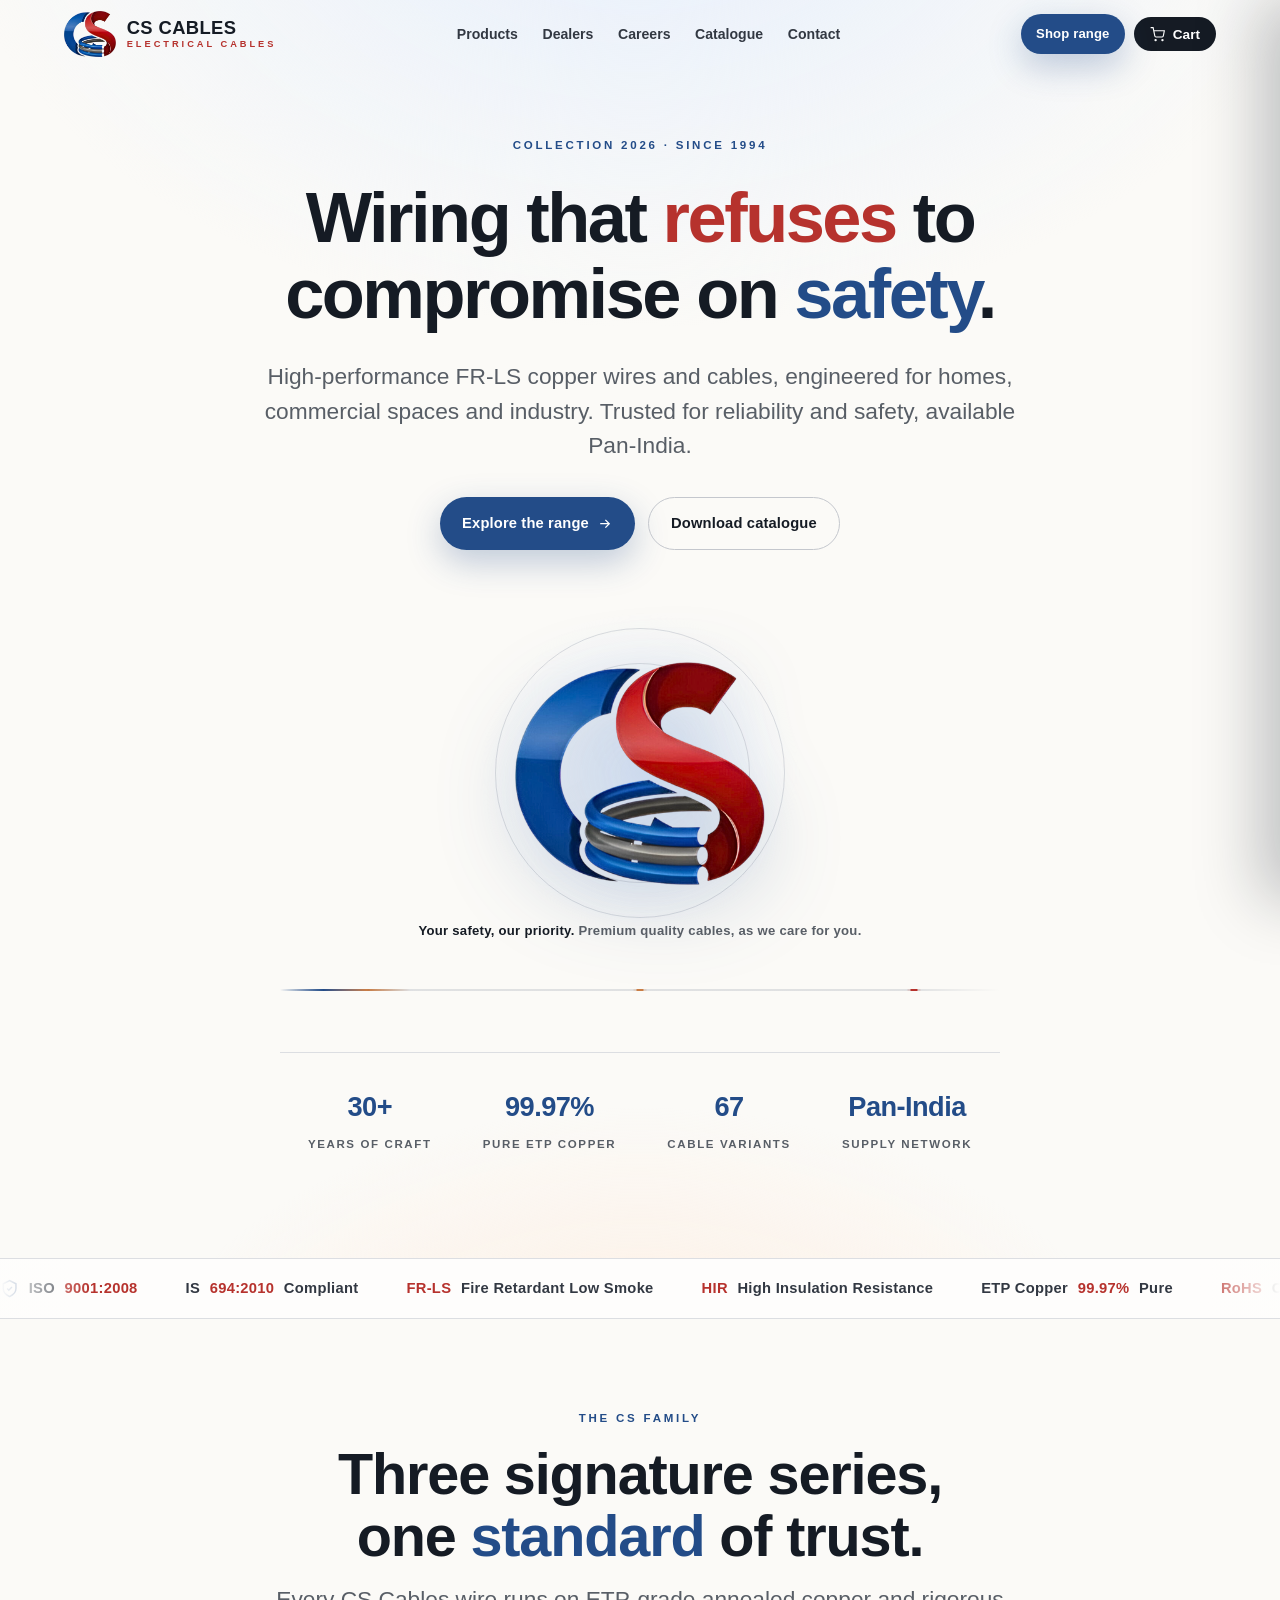
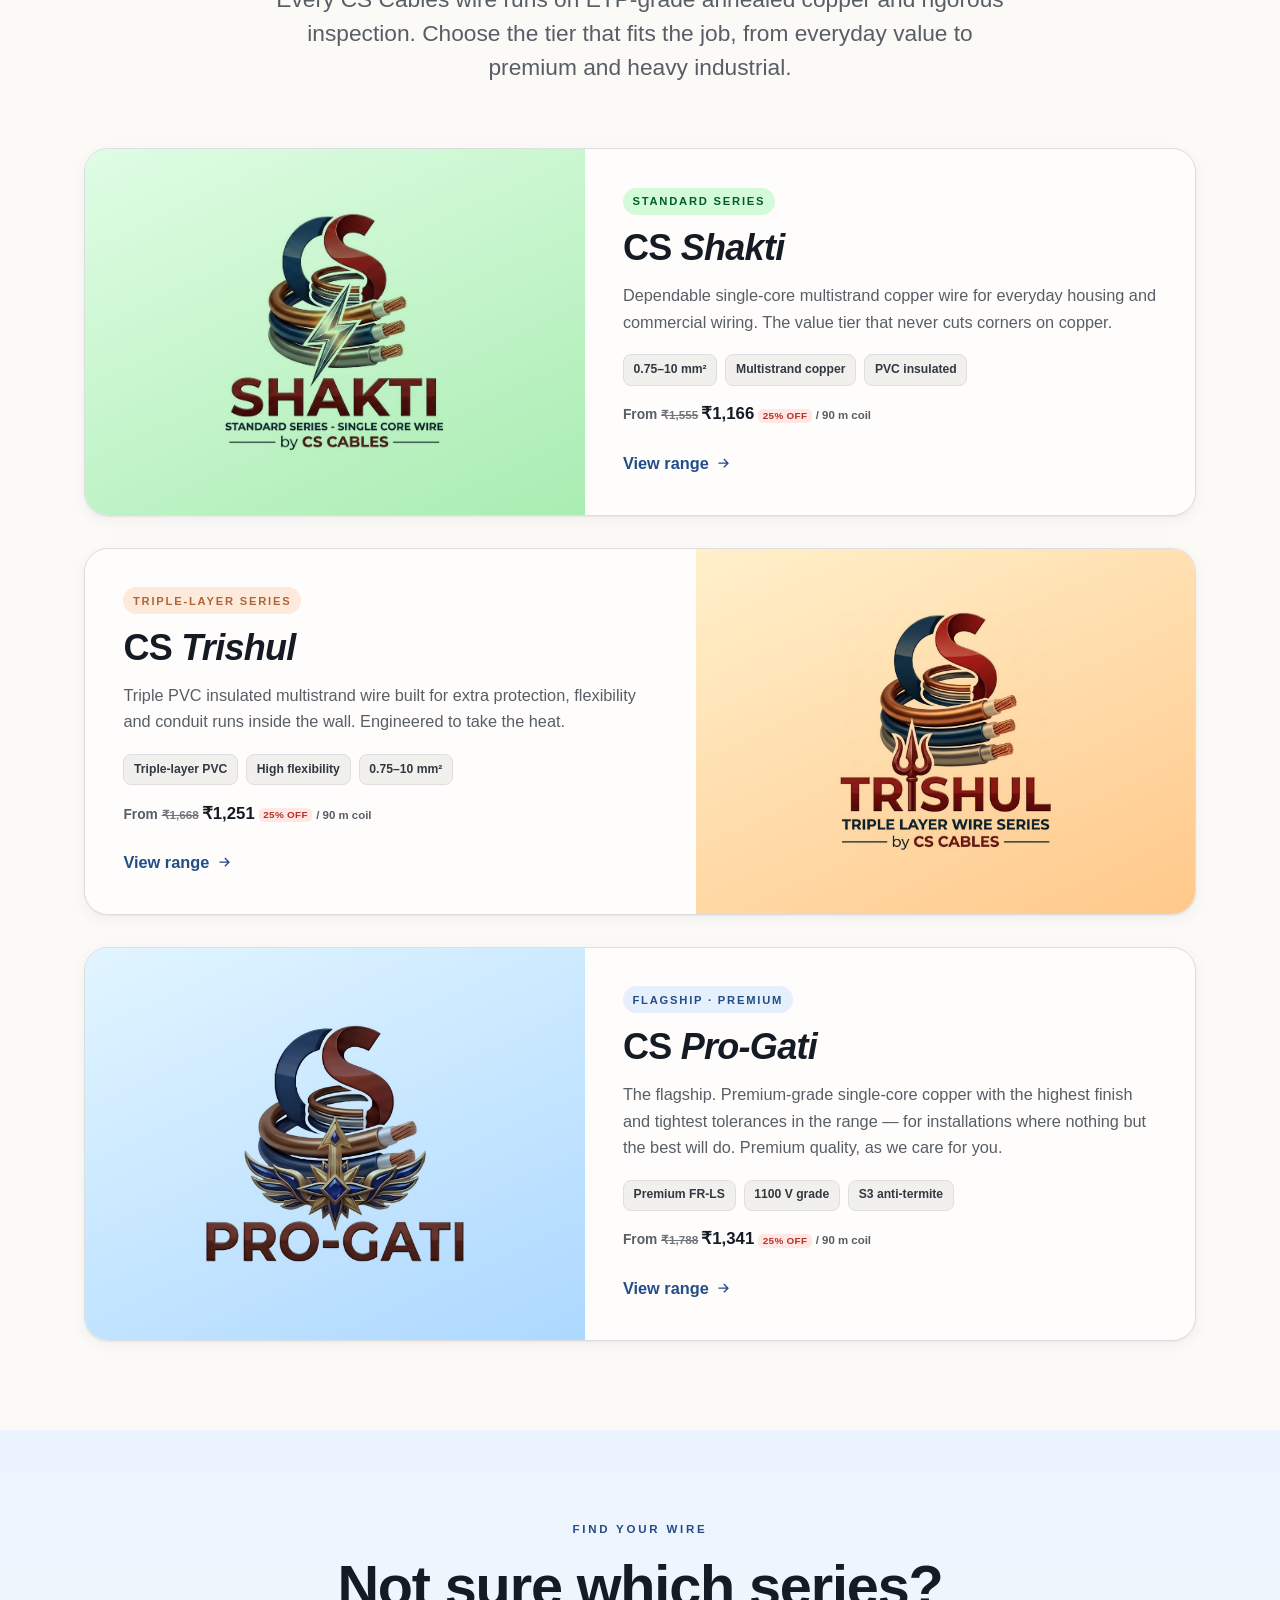
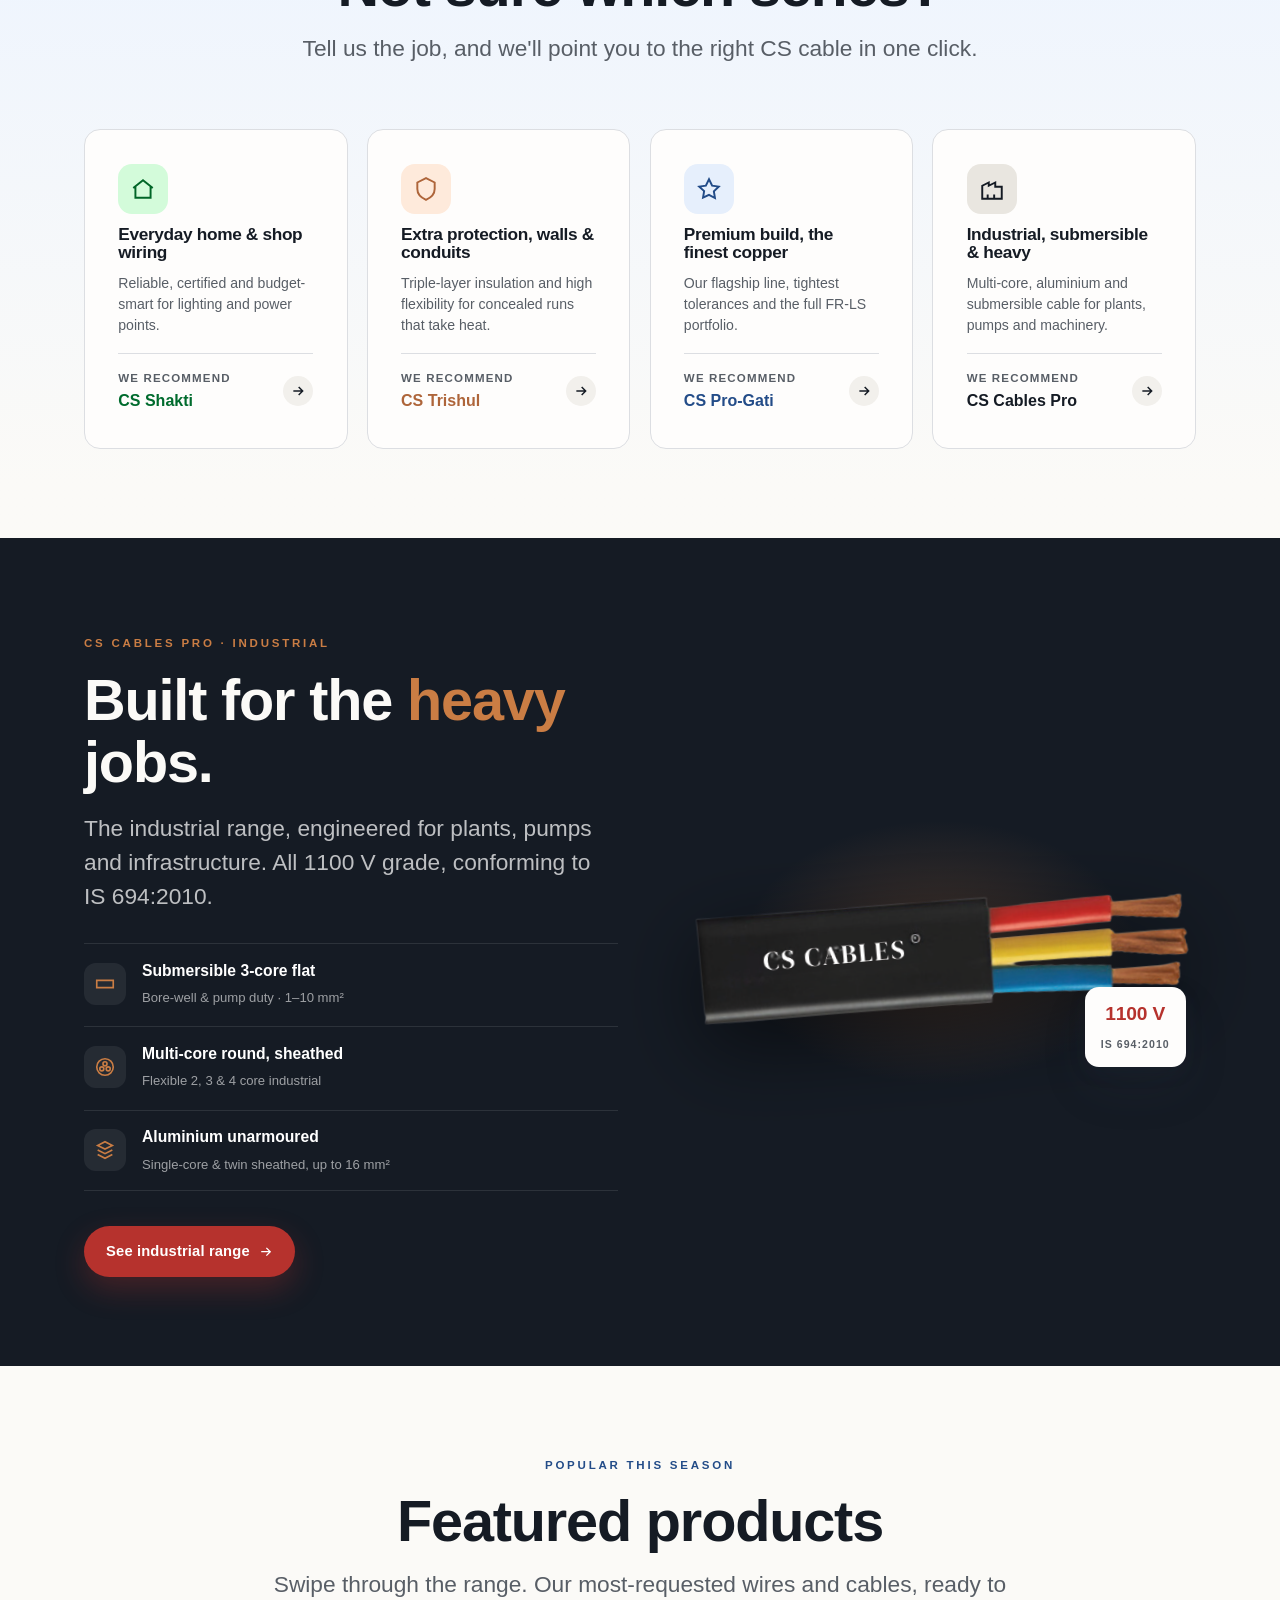
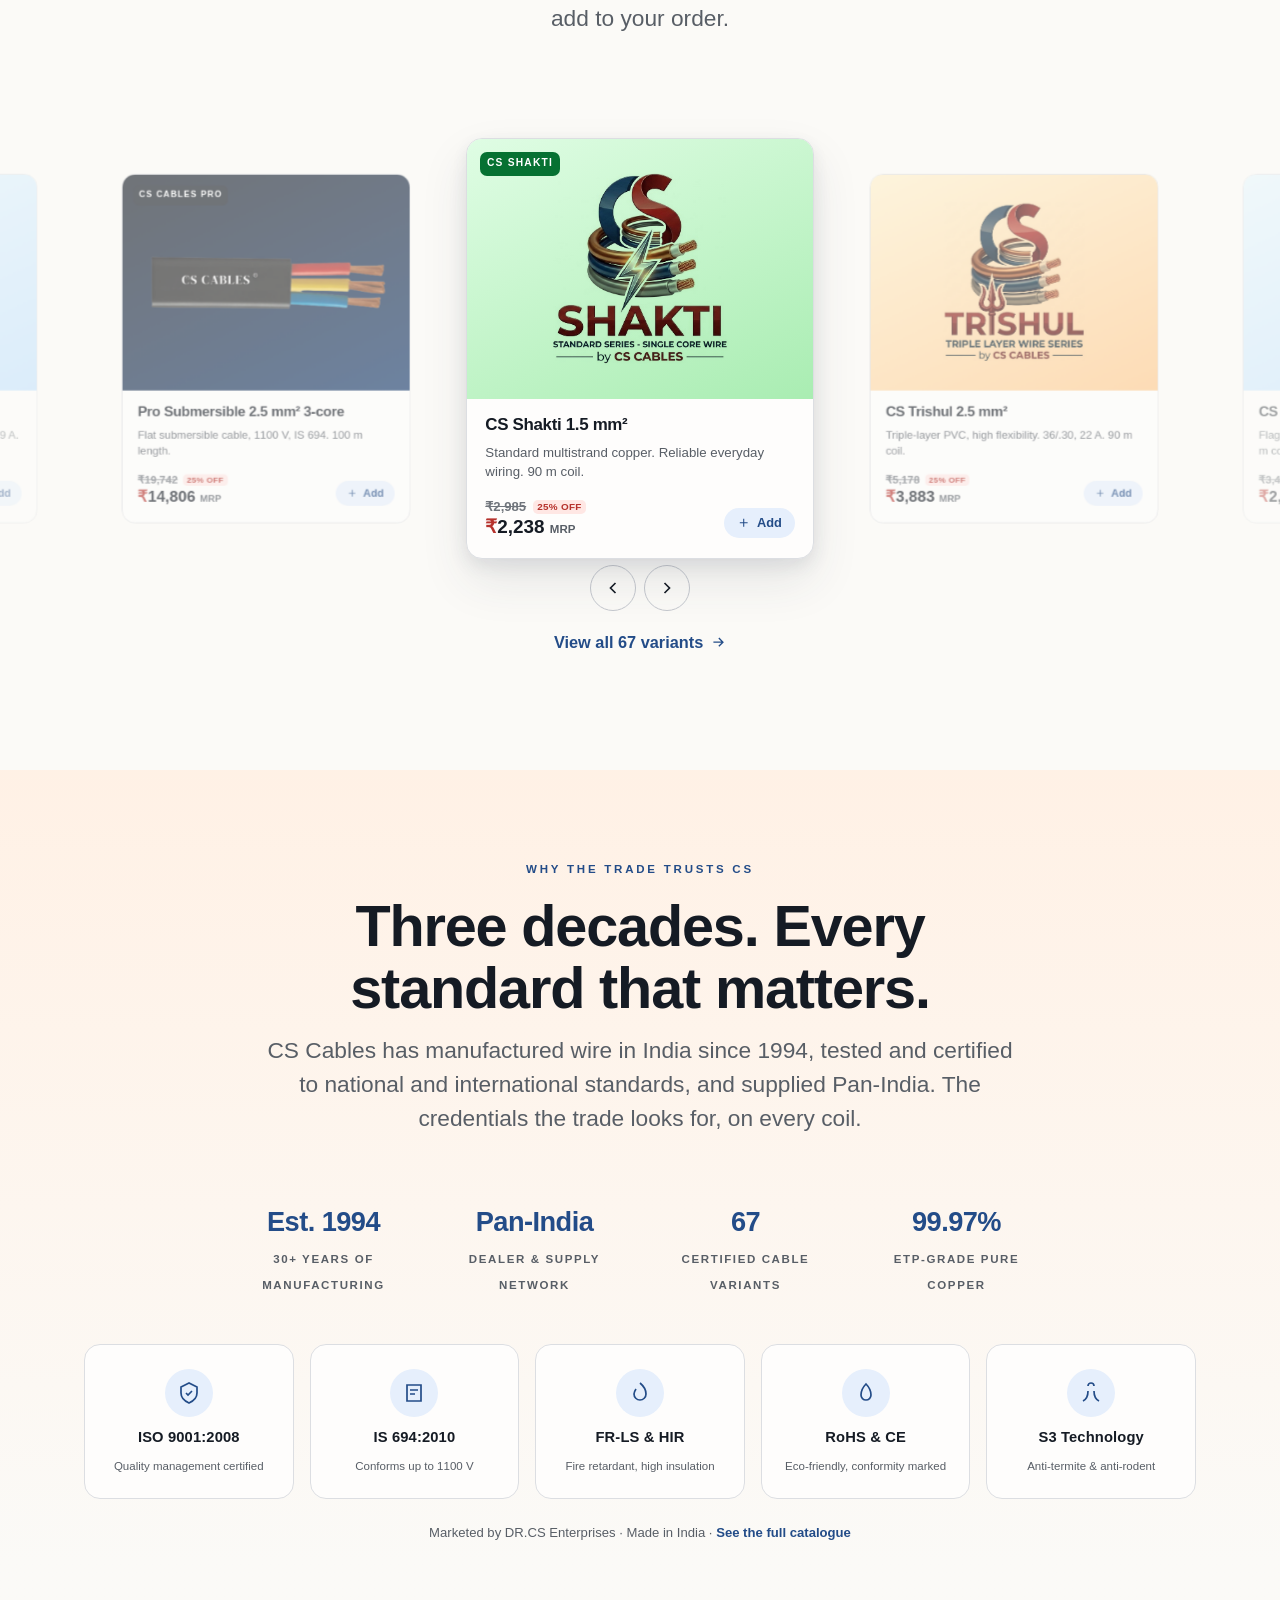
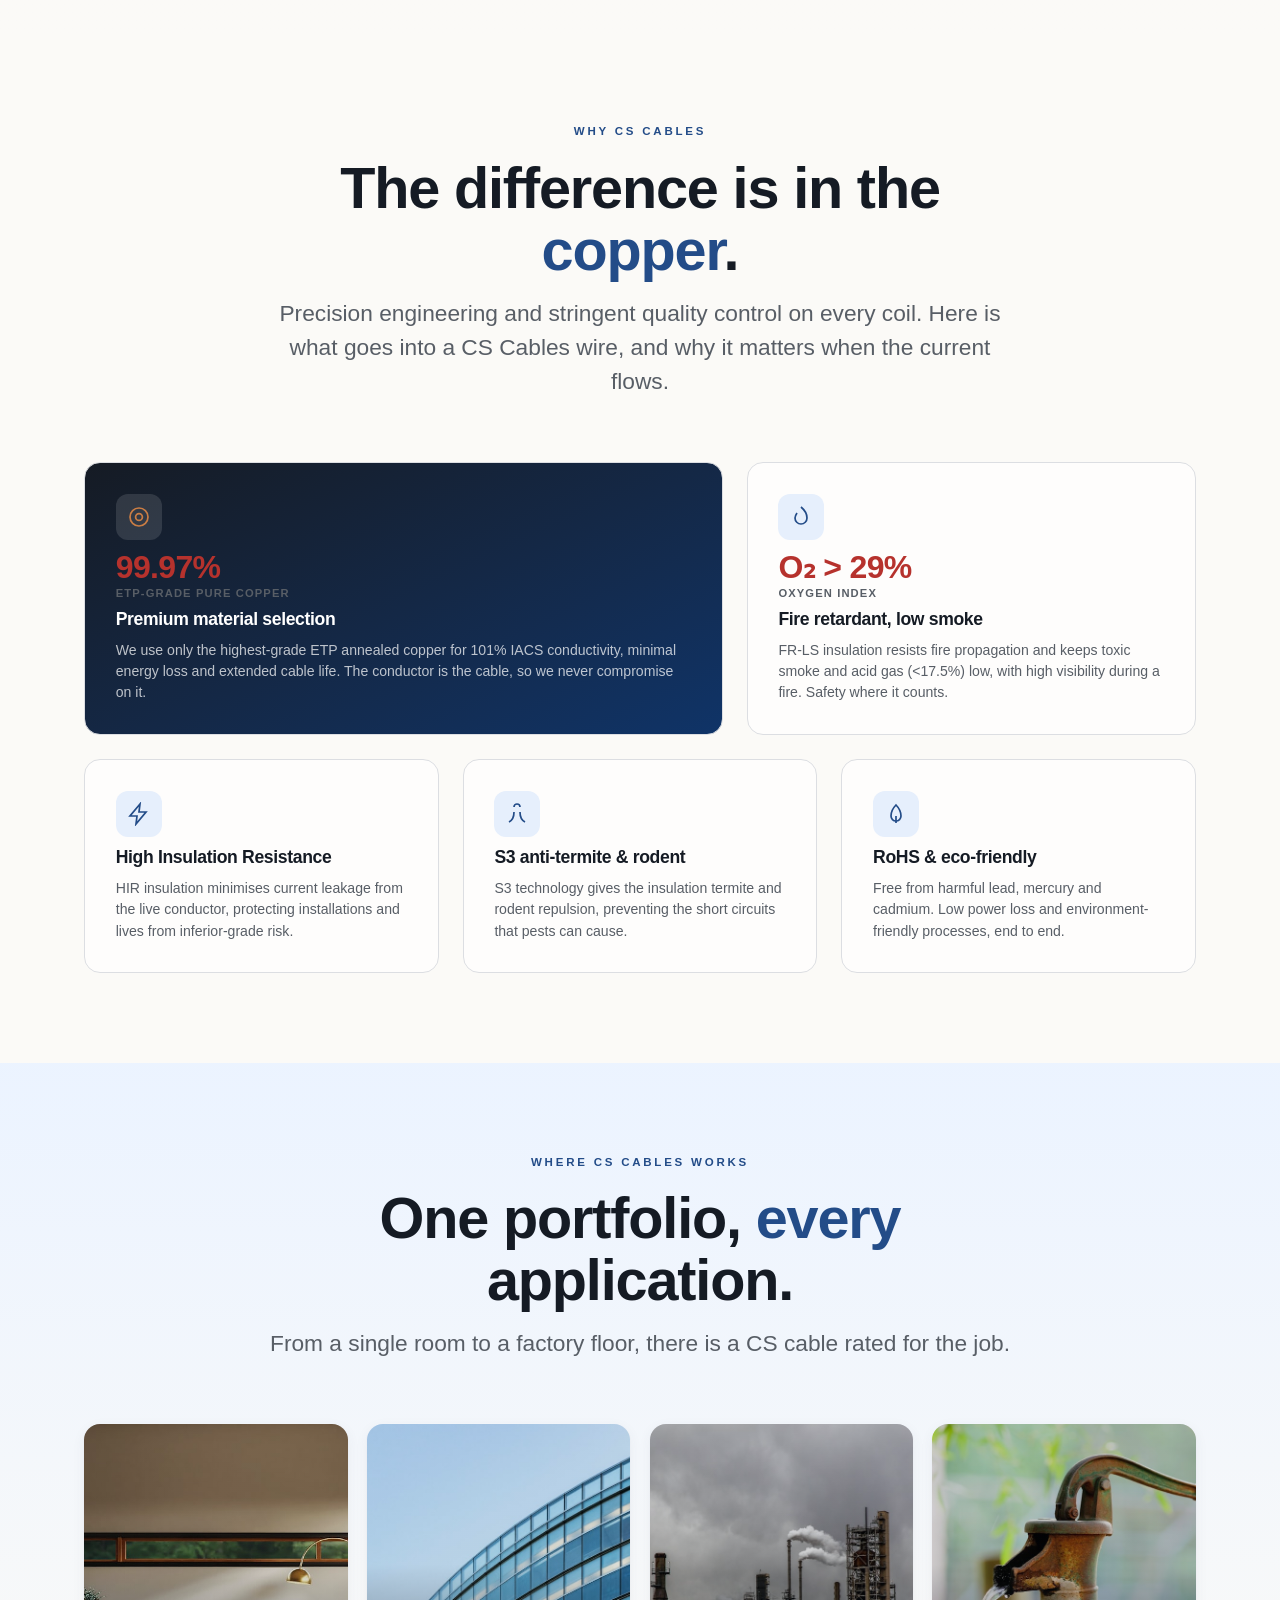
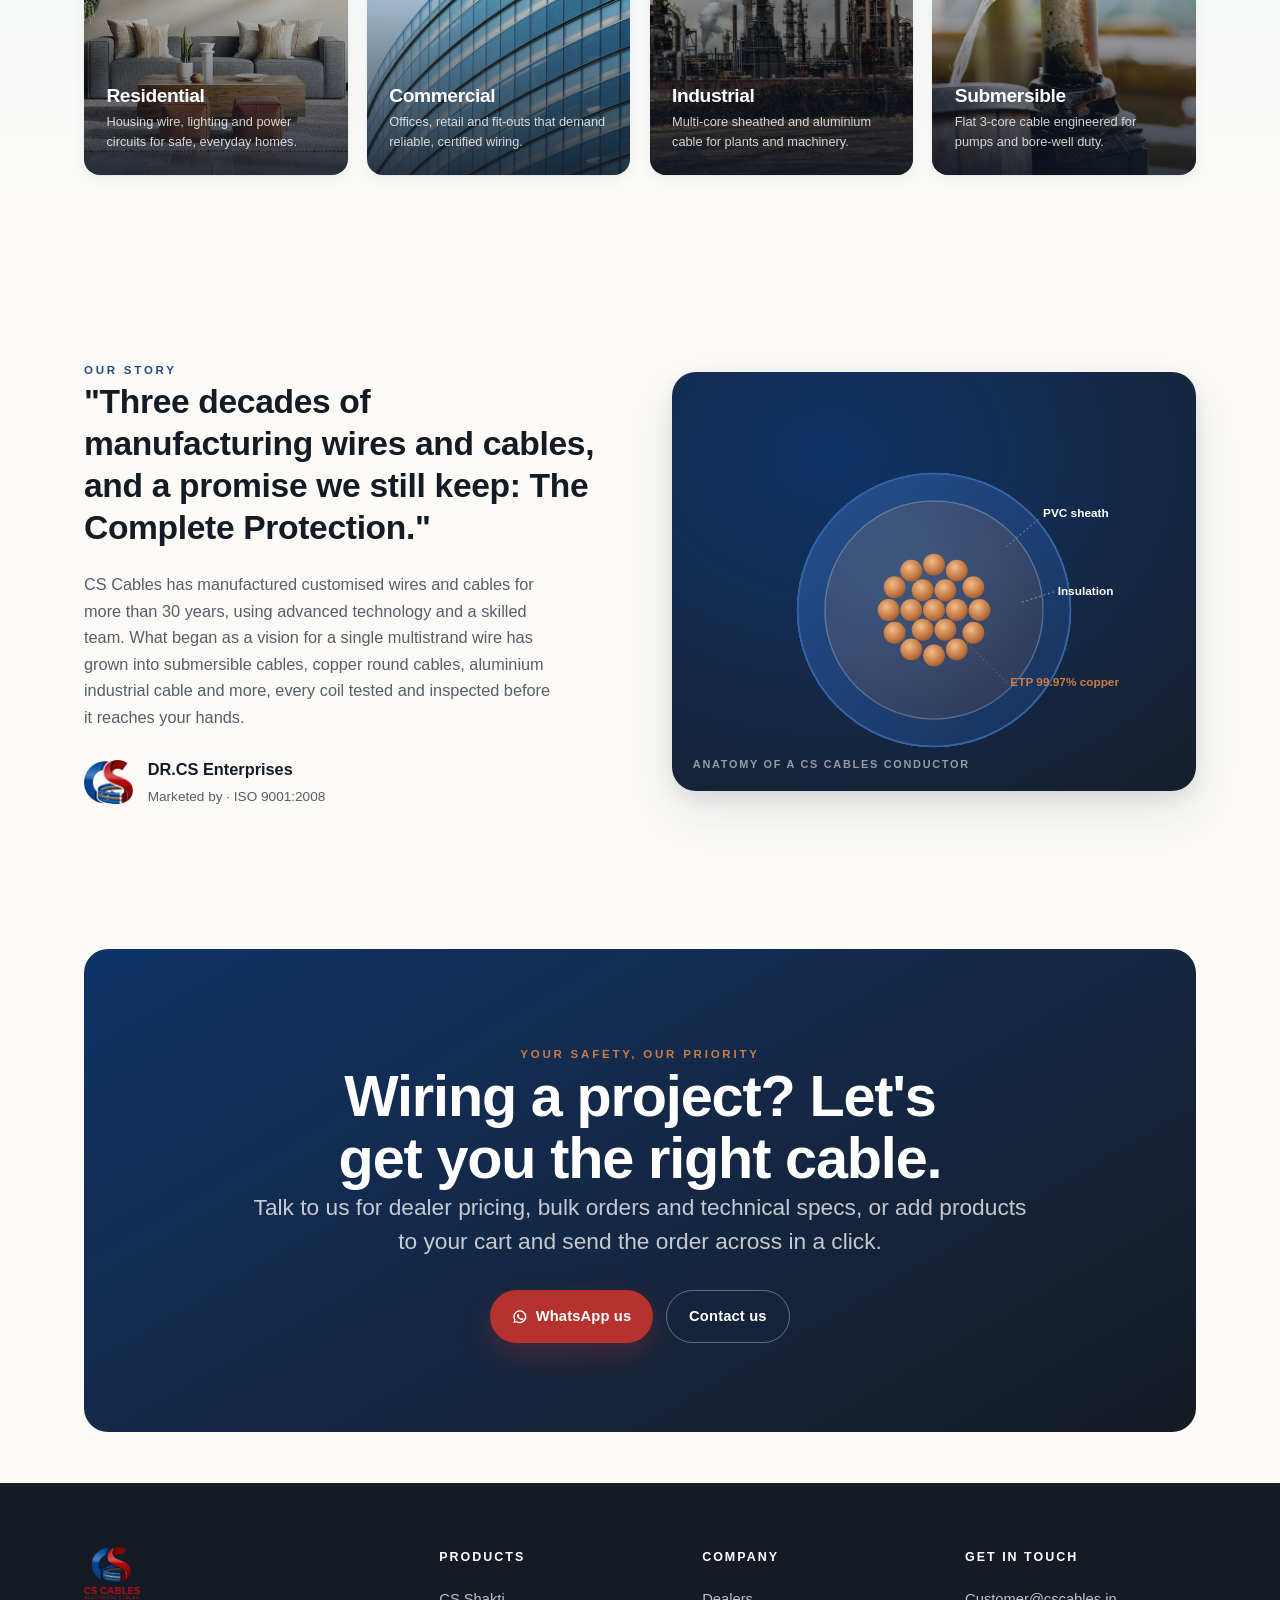
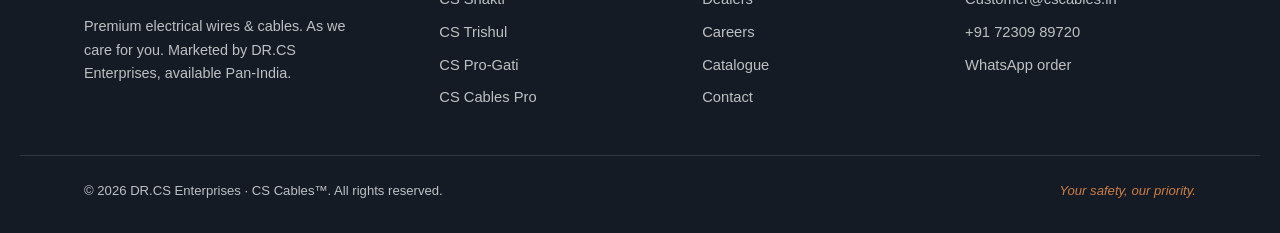
==== commit 58327614: "Add files via upload" ====
--- a/index.html
+++ b/index.html
@@ -5,7 +5,7 @@
   <meta name="viewport" content="width=device-width, initial-scale=1">
   <title>CS Cables — Premium Electrical Wires & Cables | Collection 2026</title>
   <meta name="description" content="CS Cables by DR.CS Enterprises. Premium FR-LS PVC copper wires and cables, ISO 9001:2008 & IS 694:2010 certified. CS Shakti, CS Trishul, CS Pro-Gati & CS Cables Pro. Available Pan-India.">
-  <link rel="icon" href="images/logo/mark.jpg">
+  <link rel="icon" href="images/logo/mark.png">
   <link rel="stylesheet" href="css/styles.css">
 </head>
 <body>
@@ -13,7 +13,7 @@
   <!-- ============ HEADER ============ -->
   <header class="site-header">
     <a class="brand" href="index.html" aria-label="CS Cables home">
-      <img src="images/logo/mark.jpg" alt="CS Cables">
+      <img src="images/logo/mark.png" alt="CS Cables">
       <span class="brand-txt"><b>CS CABLES</b><span>Electrical Cables</span></span>
     </a>
     <nav class="nav" aria-label="Primary">
@@ -40,7 +40,7 @@
   <section class="hero">
     <div class="wrap hero-inner">
       <span class="eyebrow" data-reveal>Collection 2026 · Since 1994</span>
-      <h1 data-reveal data-delay="1">Wiring that <span class="red">refuses</span> to<br class="hero-br">compromise on <span class="blue">safety</span>.</h1>
+      <h1 data-reveal data-delay="1">Wiring that <span class="red">refuses</span> to <br class="hero-br">compromise on <span class="blue">safety</span>.</h1>
       <p class="lead" data-reveal data-delay="2">High-performance FR-LS copper wires and cables, engineered for homes, commercial spaces and industry. Trusted for reliability and safety, available Pan-India.</p>
       <div class="hero-cta" data-reveal data-delay="3">
         <a class="btn btn--primary" href="products.html">Explore the range
@@ -51,7 +51,7 @@
 
       <div class="hero-logo" data-reveal data-delay="2" aria-hidden="true">
         <span class="ring"></span><span class="ring r2"></span>
-        <img src="images/logo/mark.jpg" alt="CS Cables emblem">
+        <img src="images/logo/mark.png" alt="CS Cables emblem">
       </div>
       <p class="hero-tag" data-reveal data-delay="3"><b>Your safety, our priority.</b> Premium quality cables, as we care for you.</p>
 
@@ -427,7 +427,7 @@
         <blockquote class="display">"Three decades of manufacturing wires and cables, and a promise we still keep: The Complete Protection."</blockquote>
         <p class="muted" style="margin-top:1.4rem; max-width:52ch;">CS Cables has manufactured customised wires and cables for more than 30 years, using advanced technology and a skilled team. What began as a vision for a single multistrand wire has grown into submersible cables, copper round cables, aluminium industrial cable and more, every coil tested and inspected before it reaches your hands.</p>
         <div class="sig">
-          <img src="images/logo/mark.jpg" alt="CS Cables" style="height:44px; width:auto;">
+          <img src="images/logo/mark.png" alt="CS Cables" style="height:44px; width:auto;">
           <div><b>DR.CS Enterprises</b><br><span class="muted" style="font-size:0.85rem;">Marketed by &middot; ISO 9001:2008</span></div>
         </div>
       </div>
@@ -494,7 +494,7 @@
   <footer class="site-footer">
     <div class="wrap footer-grid">
       <div class="footer-brand">
-        <img src="images/logo/logo.jpg" alt="CS Cables">
+        <img src="images/logo/logo.png" alt="CS Cables">
         <p>Premium electrical wires &amp; cables. As we care for you. Marketed by DR.CS Enterprises, available Pan-India.</p>
       </div>
       <div>
--- a/css/styles.css
+++ b/css/styles.css
@@ -5,11 +5,16 @@
    ============================================================ */
 
 /* ---------- Fonts ---------- */
+/* Self-hosted Helvetica is DISABLED: website/fonts/ is empty, so these five files
+   404 on every page load. The stack below already falls back to the system
+   Helvetica / Helvetica Neue that is actually rendering, so nothing changes visually.
+   To re-enable: drop the .ttf files into website/fonts/ and uncomment this block.
 @font-face { font-family:'Helvetica Neue Local'; src:url('../fonts/Helvetica-Light.ttf') format('truetype'); font-weight:300; font-style:normal; font-display:swap; }
 @font-face { font-family:'Helvetica Neue Local'; src:url('../fonts/Helvetica.ttf') format('truetype'); font-weight:400 500; font-style:normal; font-display:swap; }
 @font-face { font-family:'Helvetica Neue Local'; src:url('../fonts/Helvetica-Bold.ttf') format('truetype'); font-weight:600 700; font-style:normal; font-display:swap; }
 @font-face { font-family:'Helvetica Neue Local'; src:url('../fonts/Helvetica-Oblique.ttf') format('truetype'); font-weight:400; font-style:italic; font-display:swap; }
 @font-face { font-family:'Helvetica Neue Local'; src:url('../fonts/Helvetica-BoldOblique.ttf') format('truetype'); font-weight:600 700; font-style:italic; font-display:swap; }
+*/
 
 /* ---------- Tokens ---------- */
 :root {
@@ -285,10 +290,13 @@
 .product-grid .product-card[hidden] { display: none; }
 .product-card { background: var(--card); border: 1px solid var(--line); border-radius: var(--radius); overflow: hidden; display: flex; flex-direction: column; transition: box-shadow 0.5s var(--ease), transform 0.5s var(--ease); }
 .product-card:hover { transform: translateY(-6px); box-shadow: var(--sh-2); }
-.product-figure { position: relative; aspect-ratio: 16/11; background: linear-gradient(155deg, var(--paper-2), var(--paper-3)); overflow: hidden; display: grid; place-items: center; }
-.product-figure img { width: 100%; height: 100%; object-fit: cover; transition: transform 0.7s var(--ease); }
+/* Figure is the fixed frame; the image is absolutely pinned to it so it can never
+   size to its own intrinsic dimensions and overflow (that was clipping the logos). */
+.product-figure { position: relative; aspect-ratio: 4/3; background: linear-gradient(155deg, var(--paper-2), var(--paper-3)); overflow: hidden; }
+.product-figure img { position: absolute; inset: 0; width: 100%; height: 100%; object-fit: cover; transition: transform 0.7s var(--ease); }
 .product-card:hover .product-figure img { transform: scale(1.06); }
-.product-figure.blend img { mix-blend-mode: multiply; object-fit: contain; padding: clamp(0.6rem, 2vw, 1.1rem); }
+/* Series logos: contained + uniform padding => identical scale and centring across all three */
+.product-figure.blend img { mix-blend-mode: multiply; object-fit: contain; object-position: center; padding: clamp(0.9rem, 3%, 1.6rem); }
 /* Series gradients — Shakti: green (power/energy) · Trishul: saffron-gold (Shiva/divine authority) · Pro-Gati: blue (progress/advancement) */
 .fig-shakti { background: linear-gradient(155deg, oklch(0.965 0.045 150), oklch(0.885 0.105 148)); }
 .fig-trishul { background: linear-gradient(155deg, oklch(0.965 0.055 80), oklch(0.875 0.105 66)); }
@@ -408,6 +416,23 @@
 .tabs { display: inline-flex; gap: 0.3rem; padding: 0.35rem; background: var(--paper-2); border: 1px solid var(--line); border-radius: 999px; flex-wrap: wrap; }
 .tabs button { padding: 0.6em 1.15em; border-radius: 999px; font-weight: 700; font-size: 0.86rem; color: var(--ink-2); transition: color 0.3s, background 0.3s, box-shadow 0.3s; }
 .tabs button.active { background: var(--card); color: var(--blue); box-shadow: var(--sh-1); }
+/* Small screens: a free-wrapping pill looks cluttered and misaligned, and a sideways
+   scroller hides options. Switch to a tidy equal-width grid so every filter stays
+   visible, aligned and tappable. */
+@media (max-width: 700px){
+  .tabs { display: grid; grid-template-columns: repeat(2, minmax(0, 1fr)); gap: 0.35rem;
+          padding: 0.4rem; border-radius: 18px; width: 100%; max-width: 420px; margin-inline: auto; }
+  .tabs button { width: 100%; padding: 0.78em 0.5em; font-size: 0.84rem; text-align: center;
+                 white-space: nowrap; border-radius: 13px; }
+  /* Filter bar has 5 options: promote "All" to a full-width row, leaving a clean 2×2 below. */
+  .tabs[data-filter-bar] button:first-child { grid-column: 1 / -1; }
+}
+/* Only fall back to a single column on genuinely tiny screens — two columns still
+   fit comfortably at 320px and keep the control compact. */
+@media (max-width: 300px){
+  .tabs { grid-template-columns: 1fr; }
+  .tabs[data-filter-bar] button:first-child { grid-column: auto; }
+}
 
 /* ---------- Story ---------- */
 .story { display: grid; grid-template-columns: 1fr 1fr; gap: clamp(2rem, 5vw, 5rem); align-items: center; }
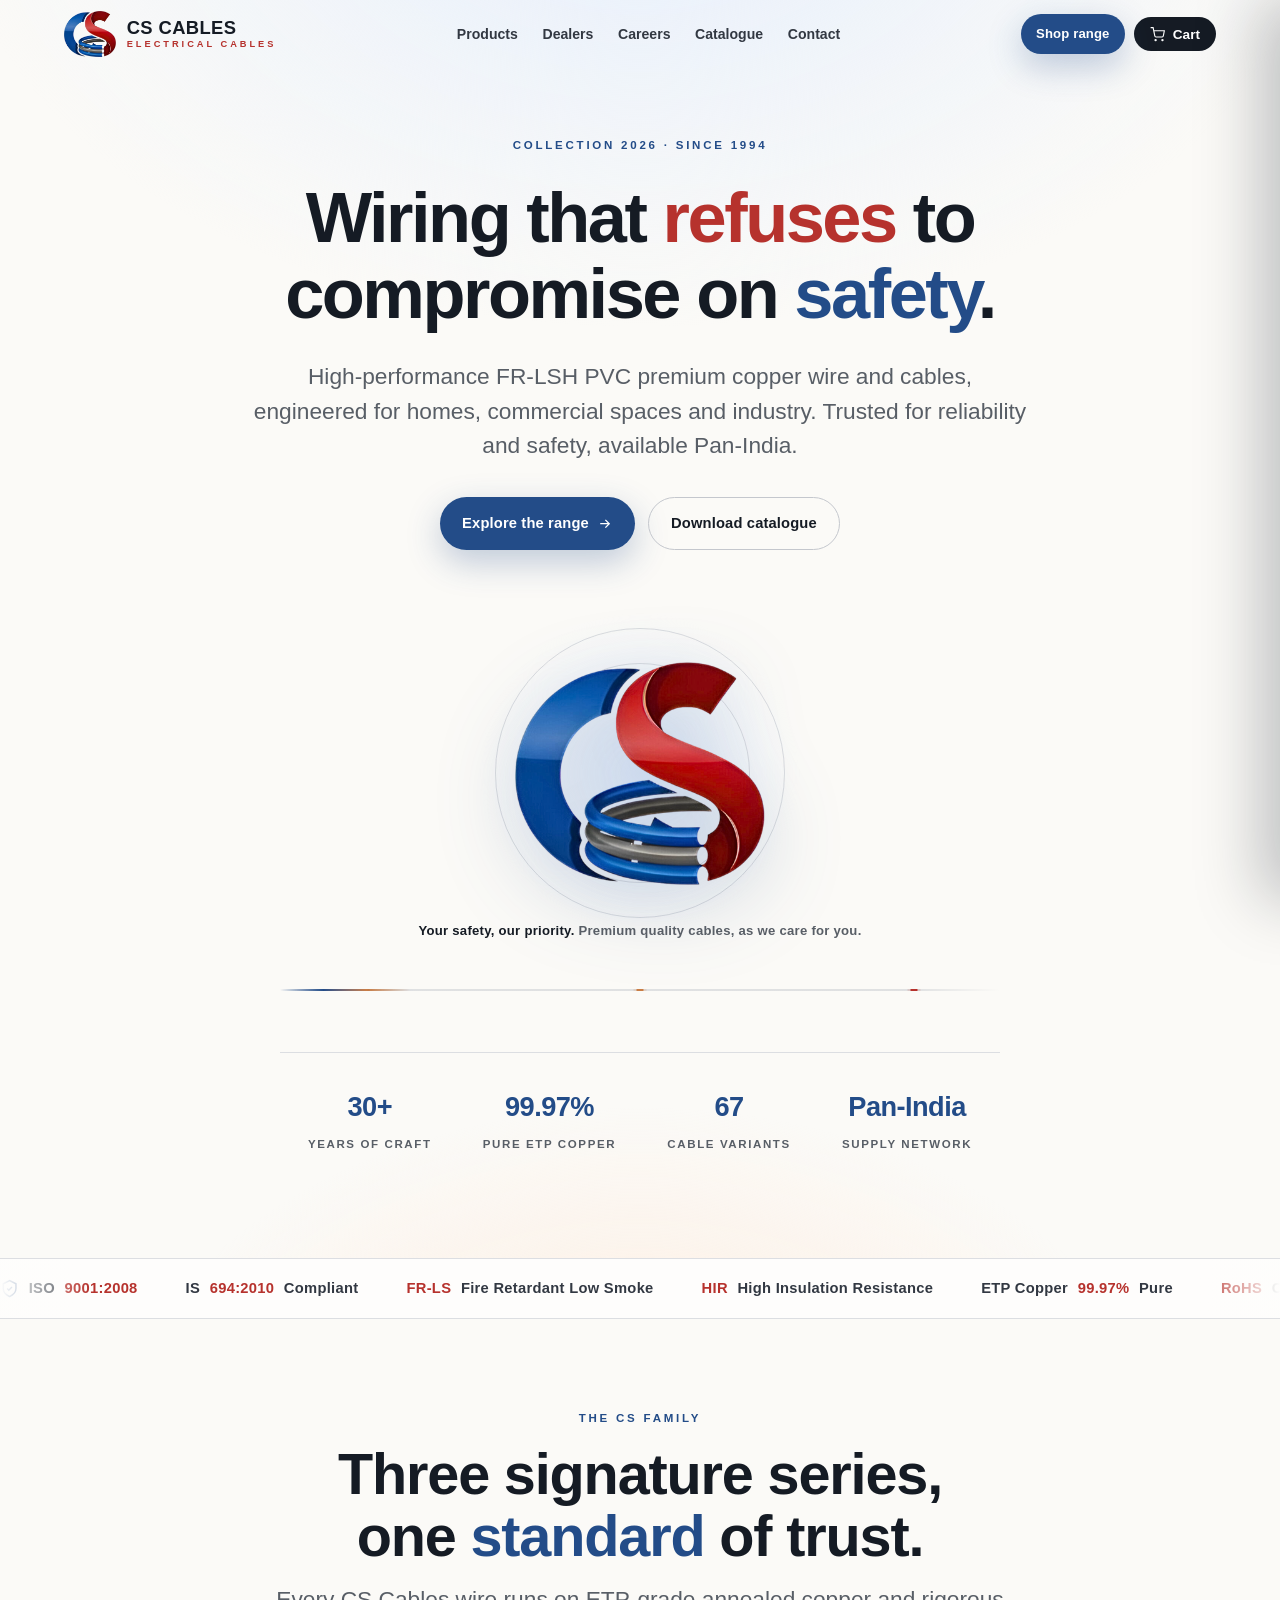
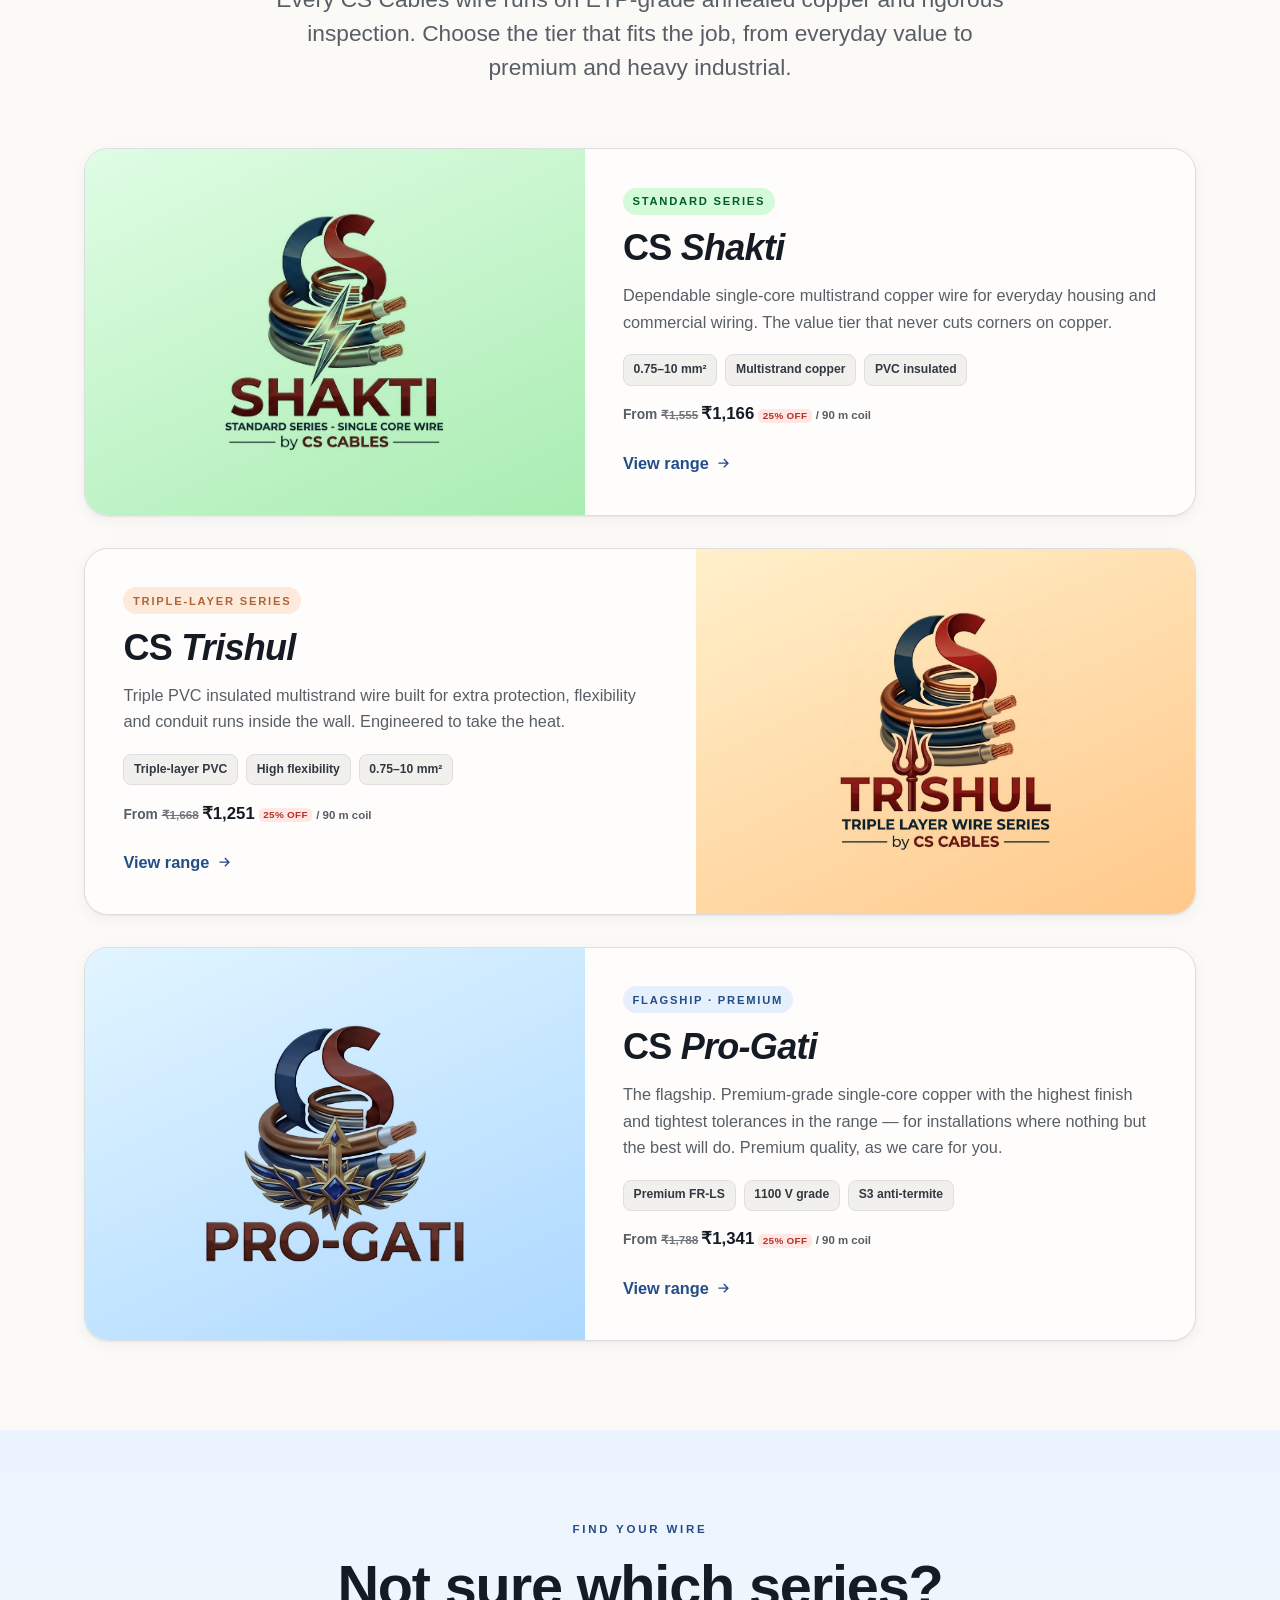
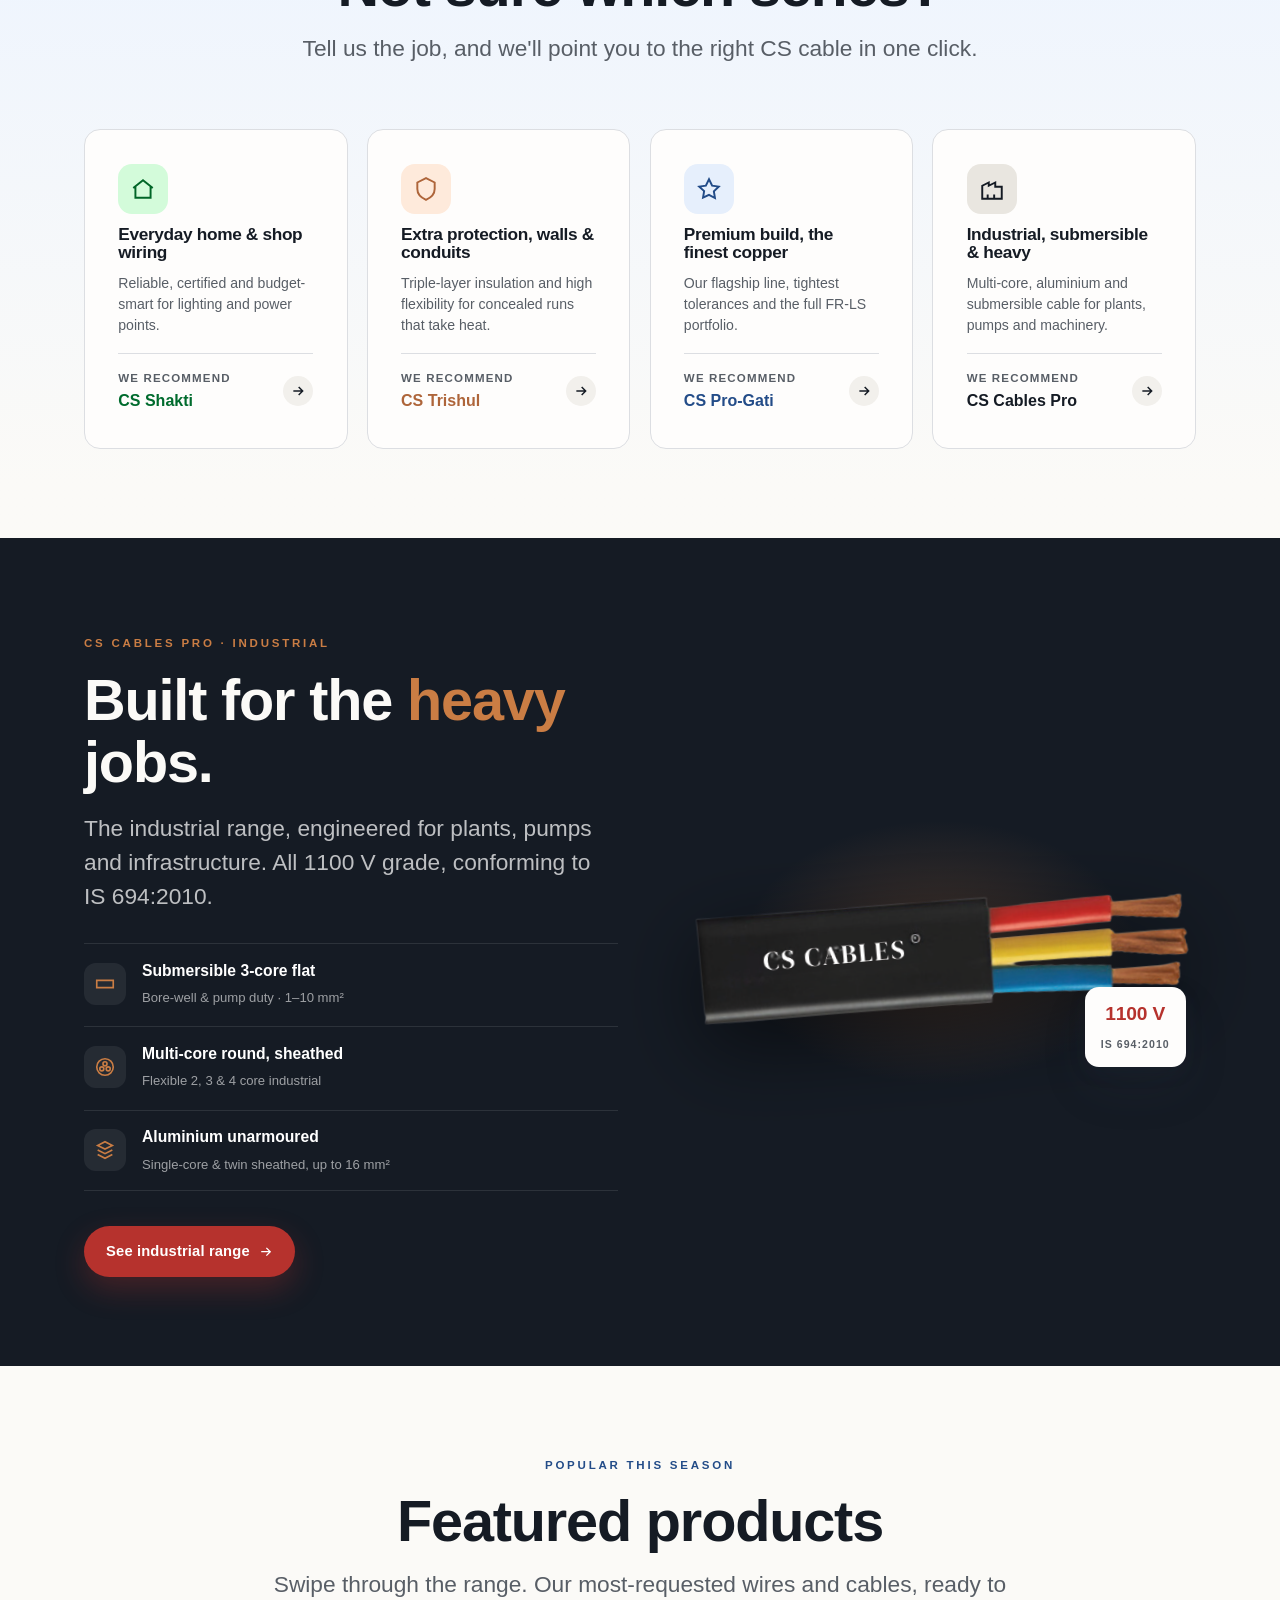
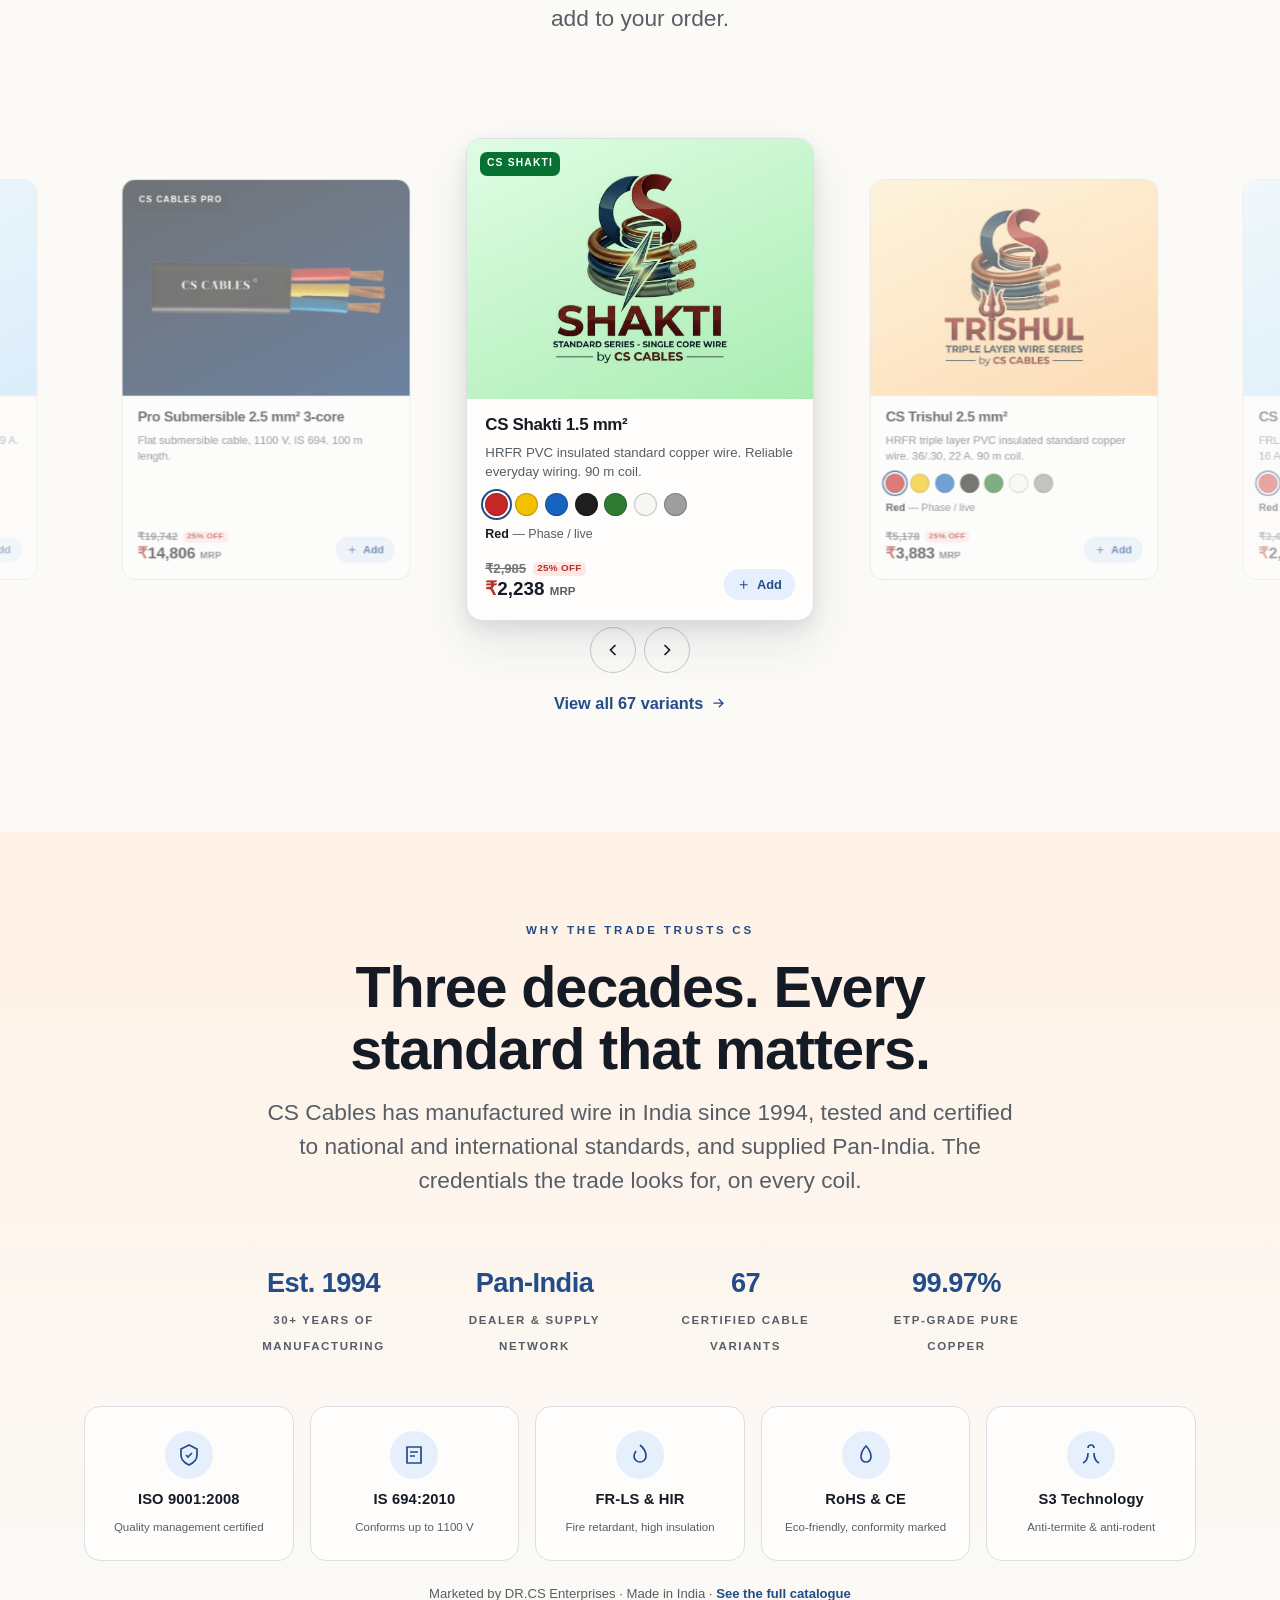
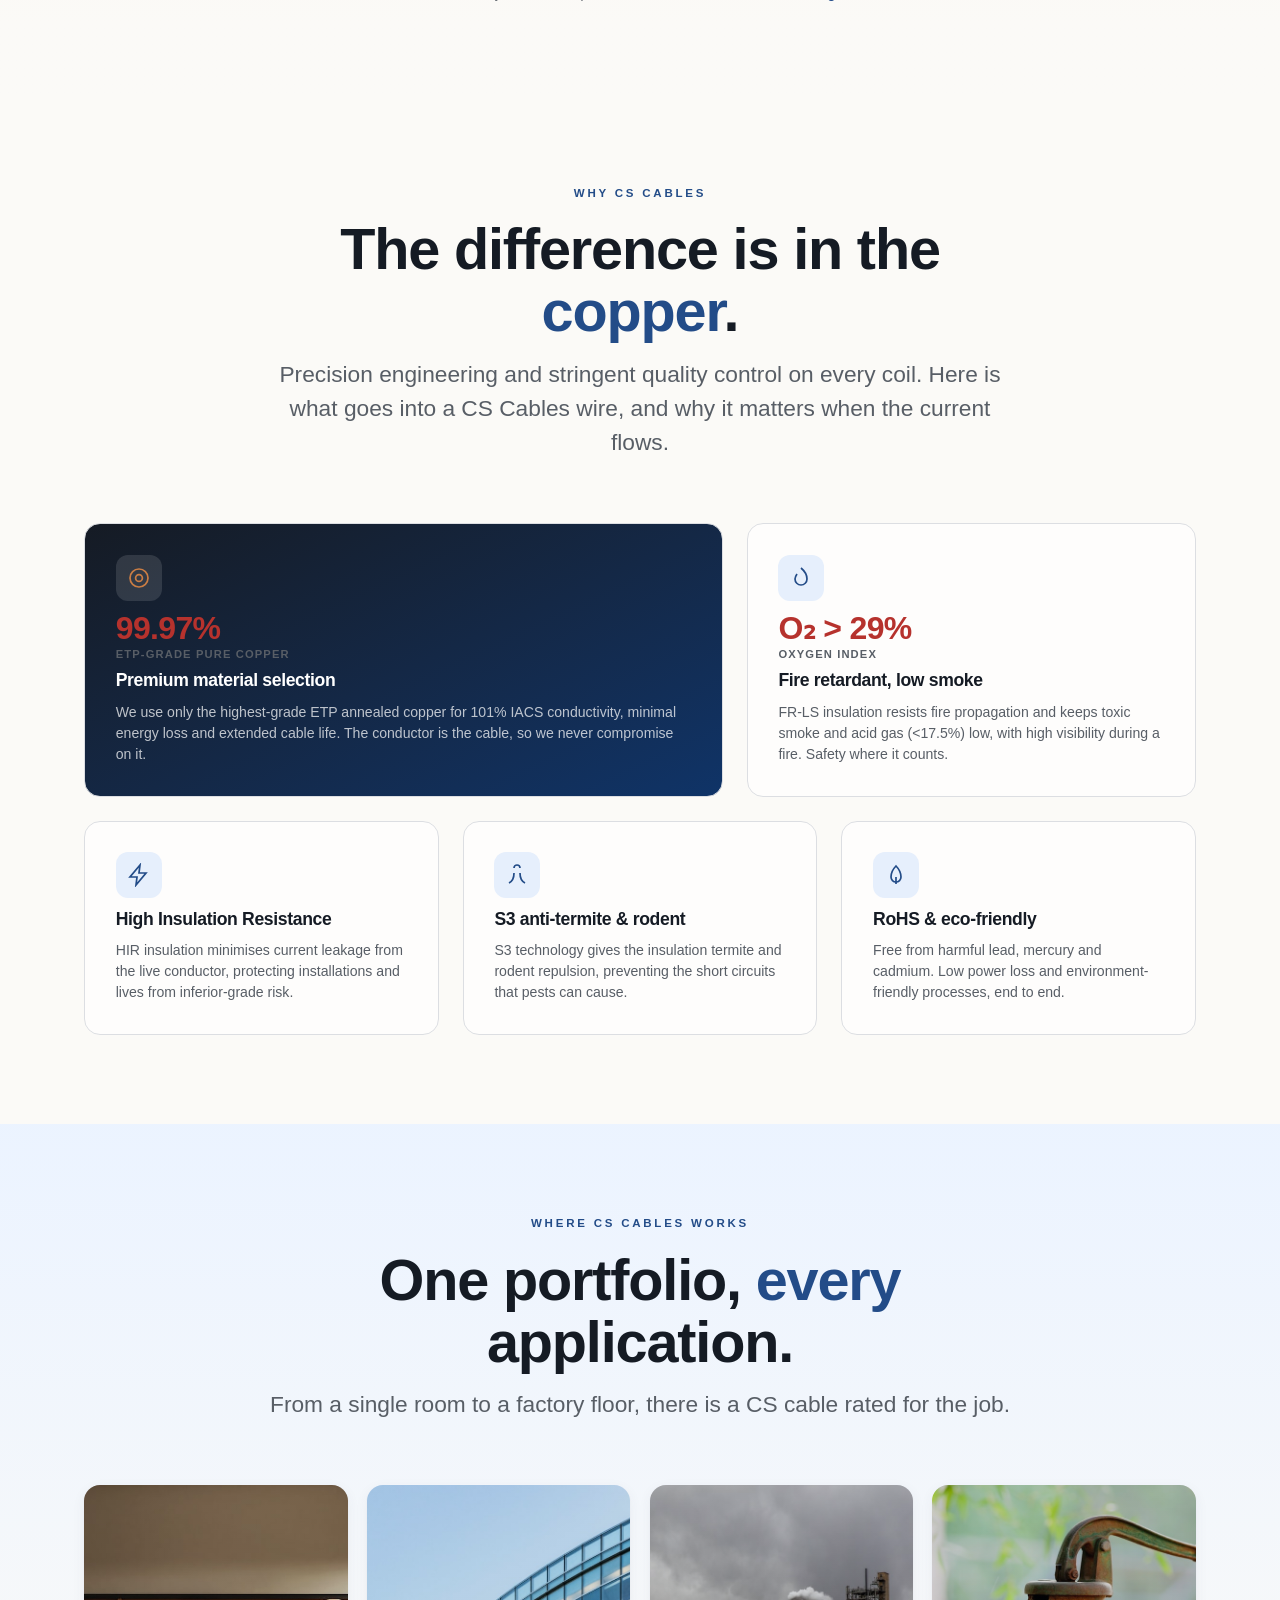
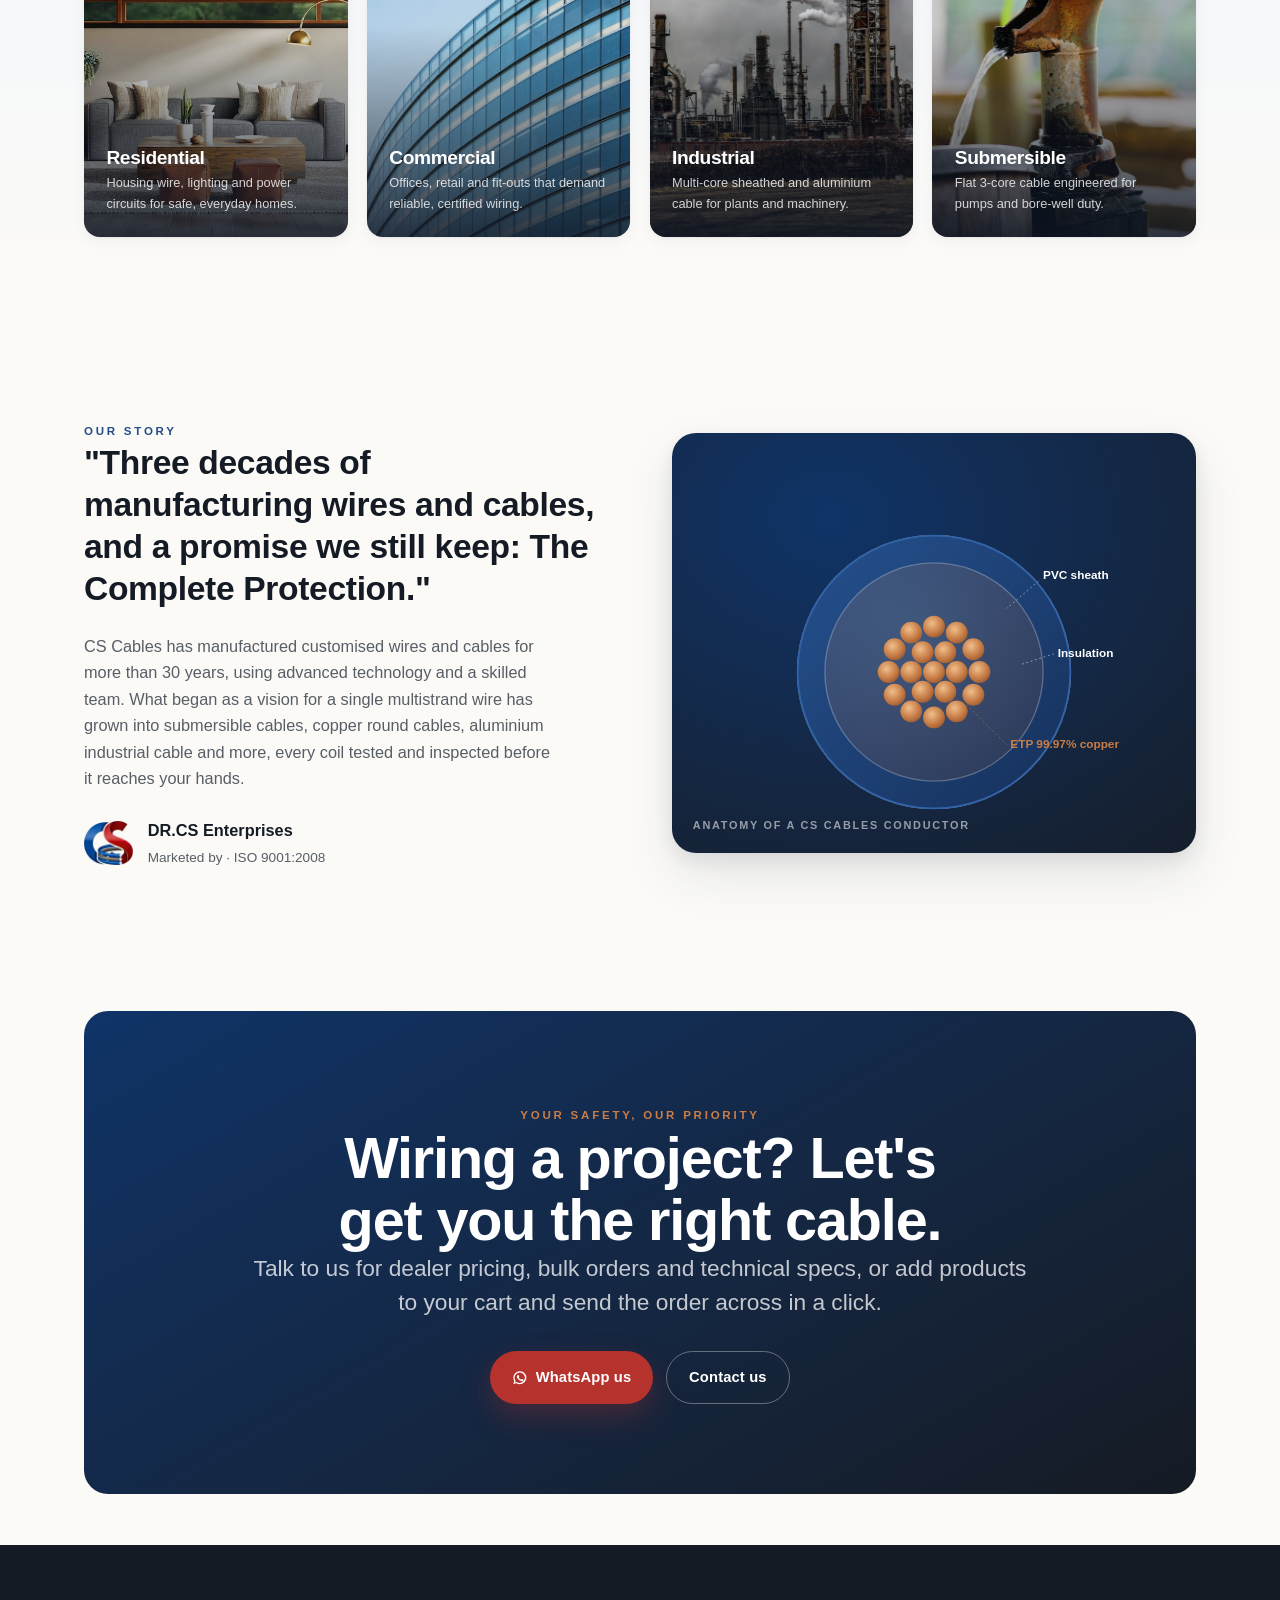
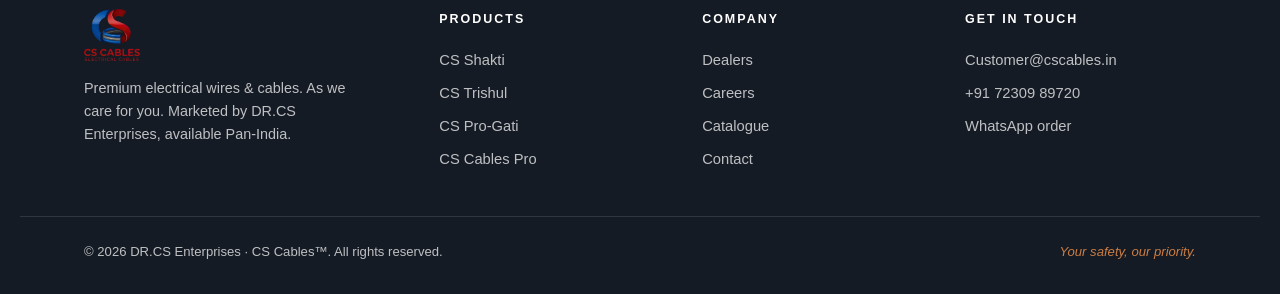
==== commit c8b0a1c8: "Add files via upload" ====
--- a/index.html
+++ b/index.html
@@ -41,7 +41,7 @@
     <div class="wrap hero-inner">
       <span class="eyebrow" data-reveal>Collection 2026 · Since 1994</span>
       <h1 data-reveal data-delay="1">Wiring that <span class="red">refuses</span> to <br class="hero-br">compromise on <span class="blue">safety</span>.</h1>
-      <p class="lead" data-reveal data-delay="2">High-performance FR-LS copper wires and cables, engineered for homes, commercial spaces and industry. Trusted for reliability and safety, available Pan-India.</p>
+      <p class="lead" data-reveal data-delay="2">High-performance FR-LSH PVC premium copper wire and cables, engineered for homes, commercial spaces and industry. Trusted for reliability and safety, available Pan-India.</p>
       <div class="hero-cta" data-reveal data-delay="3">
         <a class="btn btn--primary" href="products.html">Explore the range
           <svg viewBox="0 0 24 24" fill="none" stroke="currentColor" stroke-width="2"><path d="M5 12h14M13 6l6 6-6 6"/></svg>
@@ -256,7 +256,7 @@
           <div class="product-figure blend fig-shakti"><span class="product-tag tag-shakti">CS Shakti</span><img src="images/products/shakti_hero.jpg" alt="CS Shakti Standard Series single-core wire"></div>
           <div class="product-info">
             <h4>CS Shakti 1.5 mm²</h4>
-            <p class="desc">Standard multistrand copper. Reliable everyday wiring. 90 m coil.</p>
+            <p class="desc">HRFR PVC insulated standard copper wire. Reliable everyday wiring. 90 m coil.</p>
             <div class="product-meta">
               <span class="product-price">₹2,985 <small>MRP</small></span>
               <button class="add-btn" data-add="shk-15" data-name="CS Shakti 1.5mm²" data-price="2985" data-img="images/products/shakti_hero.jpg"><svg viewBox="0 0 24 24" fill="none" stroke="currentColor" stroke-width="1.9"><path d="M12 5v14M5 12h14"/></svg><span>Add</span></button>
@@ -268,7 +268,7 @@
           <div class="product-figure blend fig-trishul"><span class="product-tag tag-trishul">CS Trishul</span><img src="images/products/trishul_hero.jpg" alt="CS Trishul Triple Layer Series wire"></div>
           <div class="product-info">
             <h4>CS Trishul 2.5 mm²</h4>
-            <p class="desc">Triple-layer PVC, high flexibility. 36/.30, 22 A. 90 m coil.</p>
+            <p class="desc">HRFR triple layer PVC insulated standard copper wire. 36/.30, 22 A. 90 m coil.</p>
             <div class="product-meta">
               <span class="product-price">₹5,178 <small>MRP</small></span>
               <button class="add-btn" data-add="trs-25" data-name="CS Trishul 2.5mm²" data-price="5178" data-img="images/products/trishul_hero.jpg"><svg viewBox="0 0 24 24" fill="none" stroke="currentColor" stroke-width="1.9"><path d="M12 5v14M5 12h14"/></svg><span>Add</span></button>
@@ -280,7 +280,7 @@
           <div class="product-figure blend fig-cables"><span class="product-tag tag-cables">CS Pro-Gati</span><img src="images/products/progati_hero.jpg" alt="CS Pro-Gati flagship single-core wire"></div>
           <div class="product-info">
             <h4>CS Pro-Gati 1.5 mm² FR-LS</h4>
-            <p class="desc">Flagship single-core copper. 22/.30, 16 A rating. 90 m coil.</p>
+            <p class="desc">FRLSH PVC insulated premium copper wire. 22/.30, 16 A rating. 90 m coil.</p>
             <div class="product-meta">
               <span class="product-price">₹3,435 <small>MRP</small></span>
               <button class="add-btn" data-add="pg-15" data-name="CS Pro-Gati 1.5mm² FR-LS" data-price="3435" data-img="images/products/progati_hero.jpg"><svg viewBox="0 0 24 24" fill="none" stroke="currentColor" stroke-width="1.9"><path d="M12 5v14M5 12h14"/></svg><span>Add</span></button>
--- a/css/styles.css
+++ b/css/styles.css
@@ -321,6 +321,18 @@
 .price-off { background: var(--red-tint); color: var(--red); font-weight: 800; font-size: 0.62rem; letter-spacing: 0.03em; padding: 0.14em 0.46em; border-radius: 5px; white-space: nowrap; }
 .series-price .price-was { font-size: 0.85em; margin-right: 0.25em; }
 .series-price .price-off { margin-left: 0.4em; }
+/* ---------- Wire colour picker (single-core cards) ---------- */
+.color-picker { display: flex; flex-wrap: wrap; gap: 0.42rem; margin-top: 0.15rem; }
+.swatch { width: 23px; height: 23px; padding: 0; border-radius: 50%; background: var(--sw);
+          border: 1.5px solid oklch(0 0 0 / 0.20); cursor: pointer; flex-shrink: 0;
+          transition: transform 0.25s var(--ease), box-shadow 0.25s var(--ease); }
+.swatch:hover { transform: scale(1.14); }
+.swatch:focus-visible { outline: 2px solid var(--blue); outline-offset: 3px; }
+.swatch.is-selected { box-shadow: 0 0 0 2px var(--card), 0 0 0 4px var(--blue); }
+.color-chosen { font-size: 0.78rem; color: var(--ink-soft); line-height: 1.35; margin-top: 0.1rem; }
+.color-chosen b { color: var(--ink); font-weight: 700; }
+.color-chosen .swatch-use { color: var(--ink-soft); }
+
 .add-btn { display: inline-flex; align-items: center; gap: 0.4rem; padding: 0.6em 1em; border-radius: 999px; background: var(--blue-tint); color: var(--blue); font-weight: 700; font-size: 0.8rem; transition: background 0.3s, color 0.3s, transform 0.35s var(--ease); flex-shrink: 0; }
 .add-btn:hover { background: var(--blue); color: #fff; transform: translateY(-2px); }
 .add-btn.added { background: var(--ok); color: #fff; }
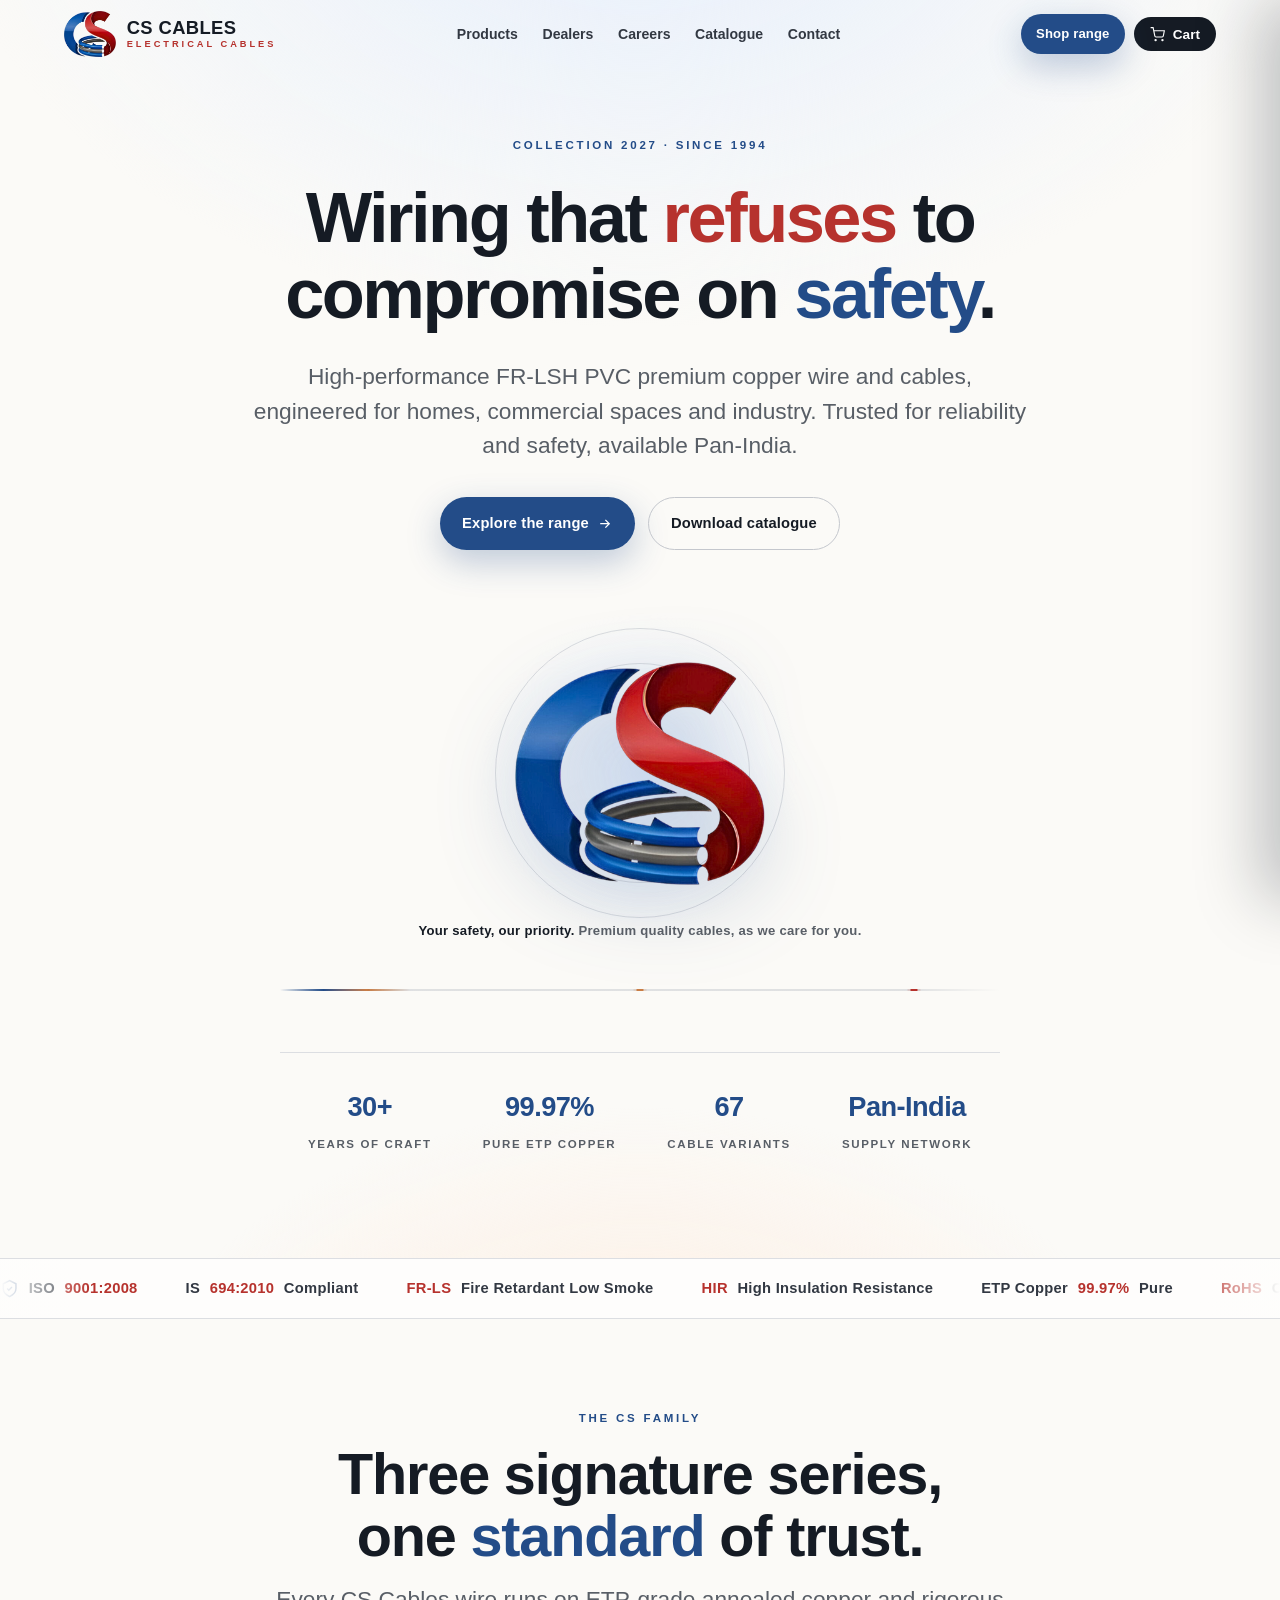
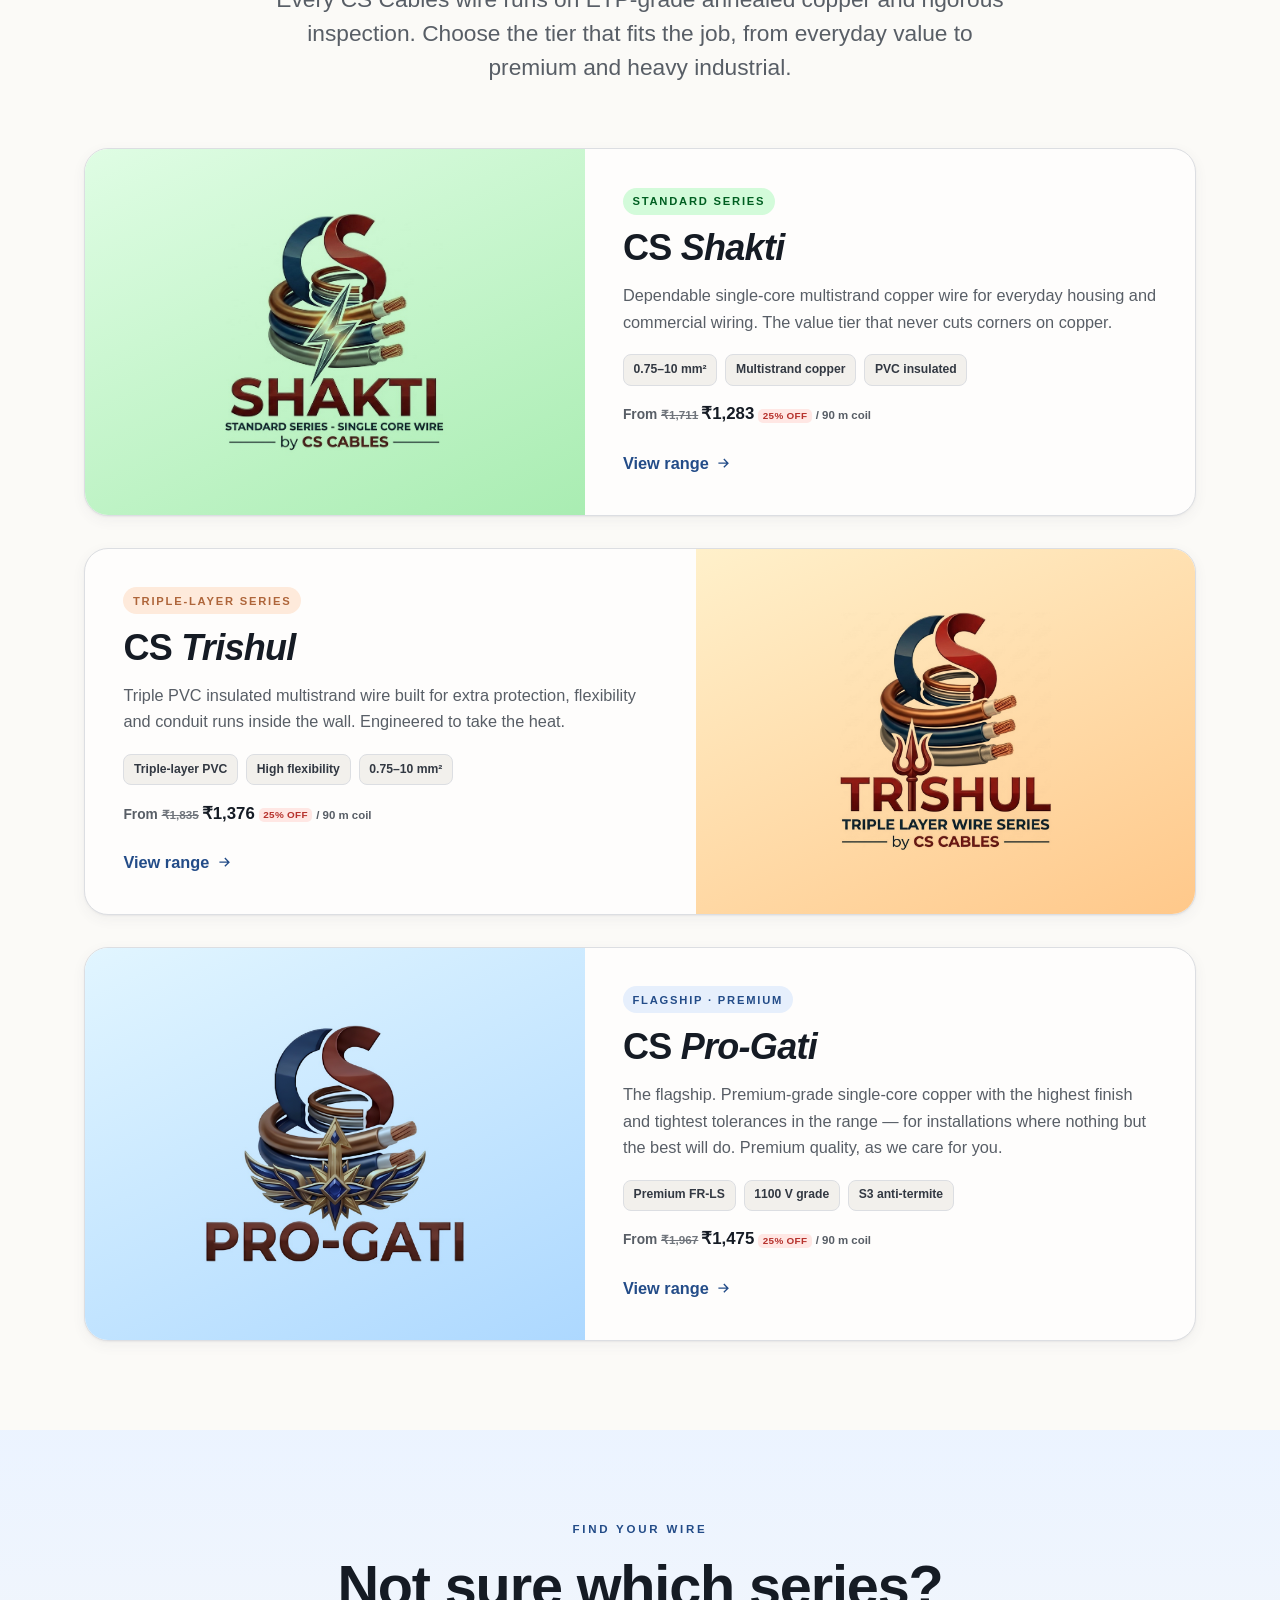
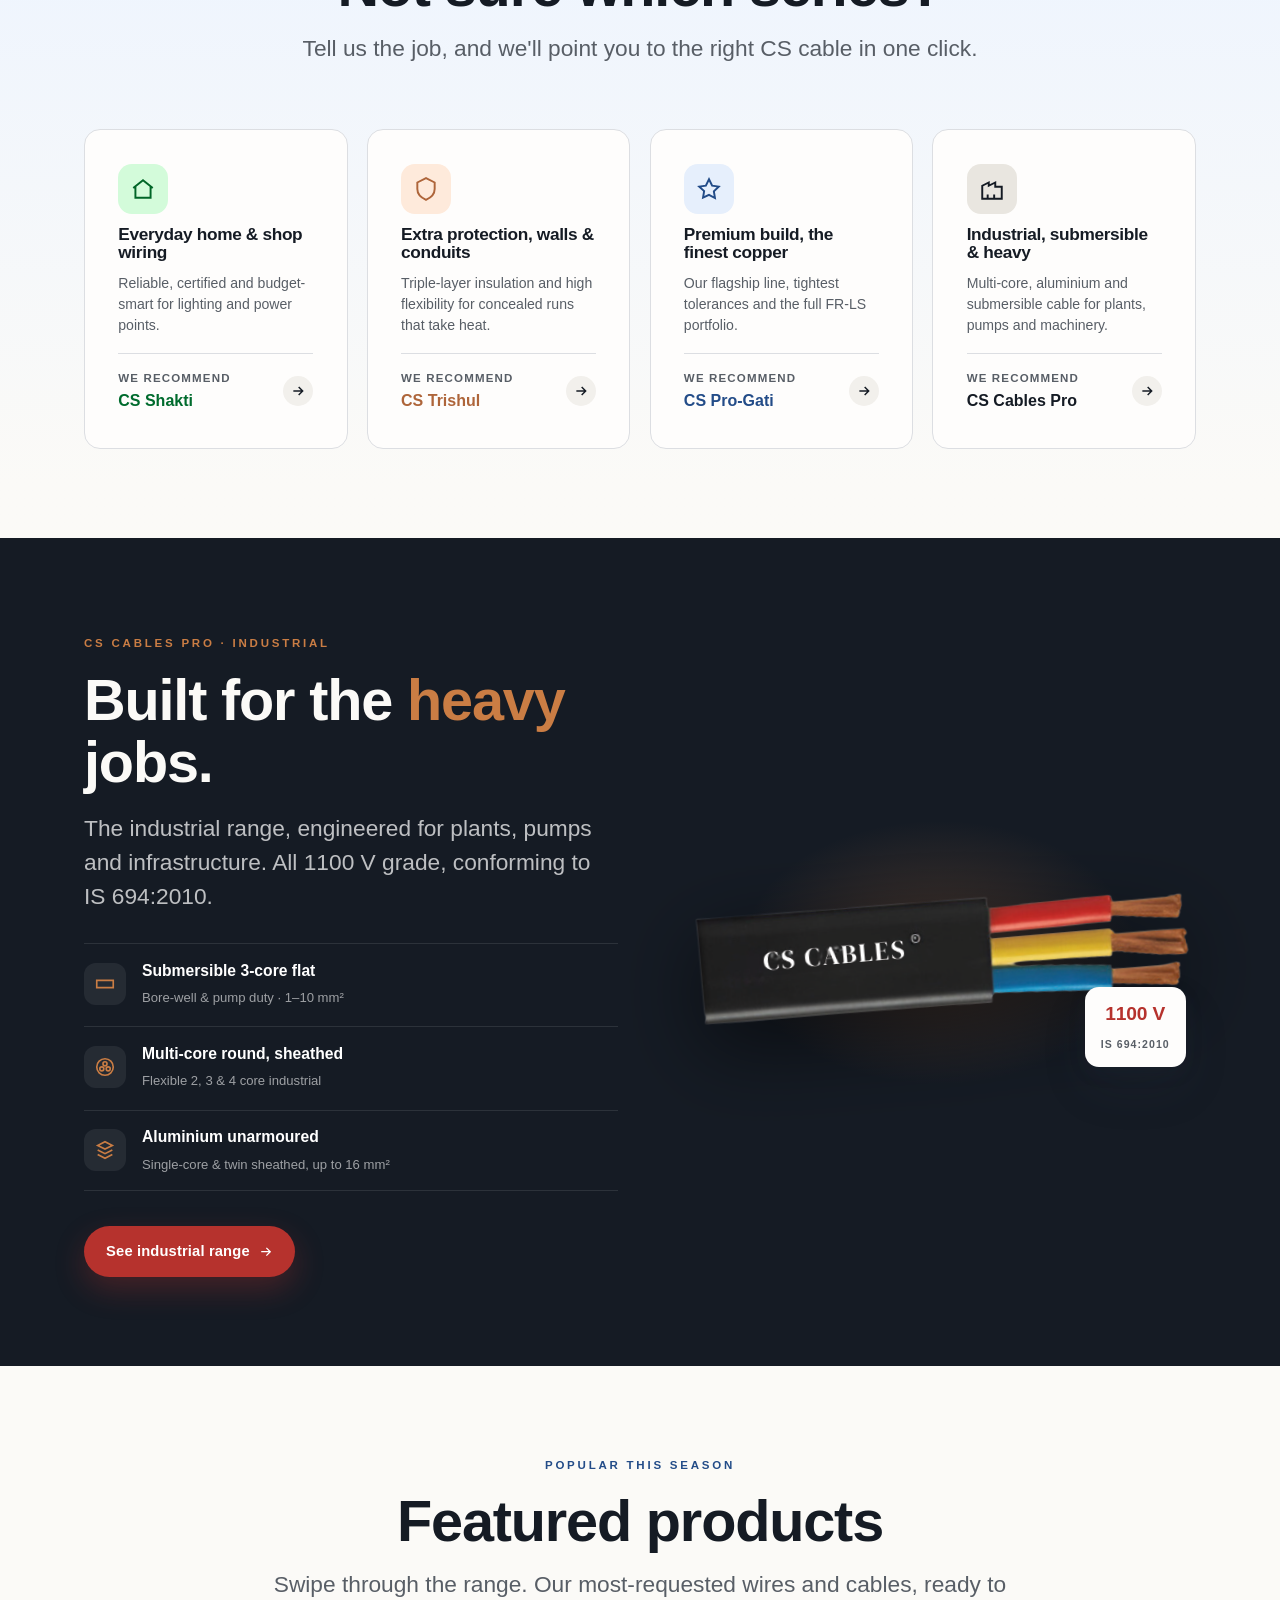
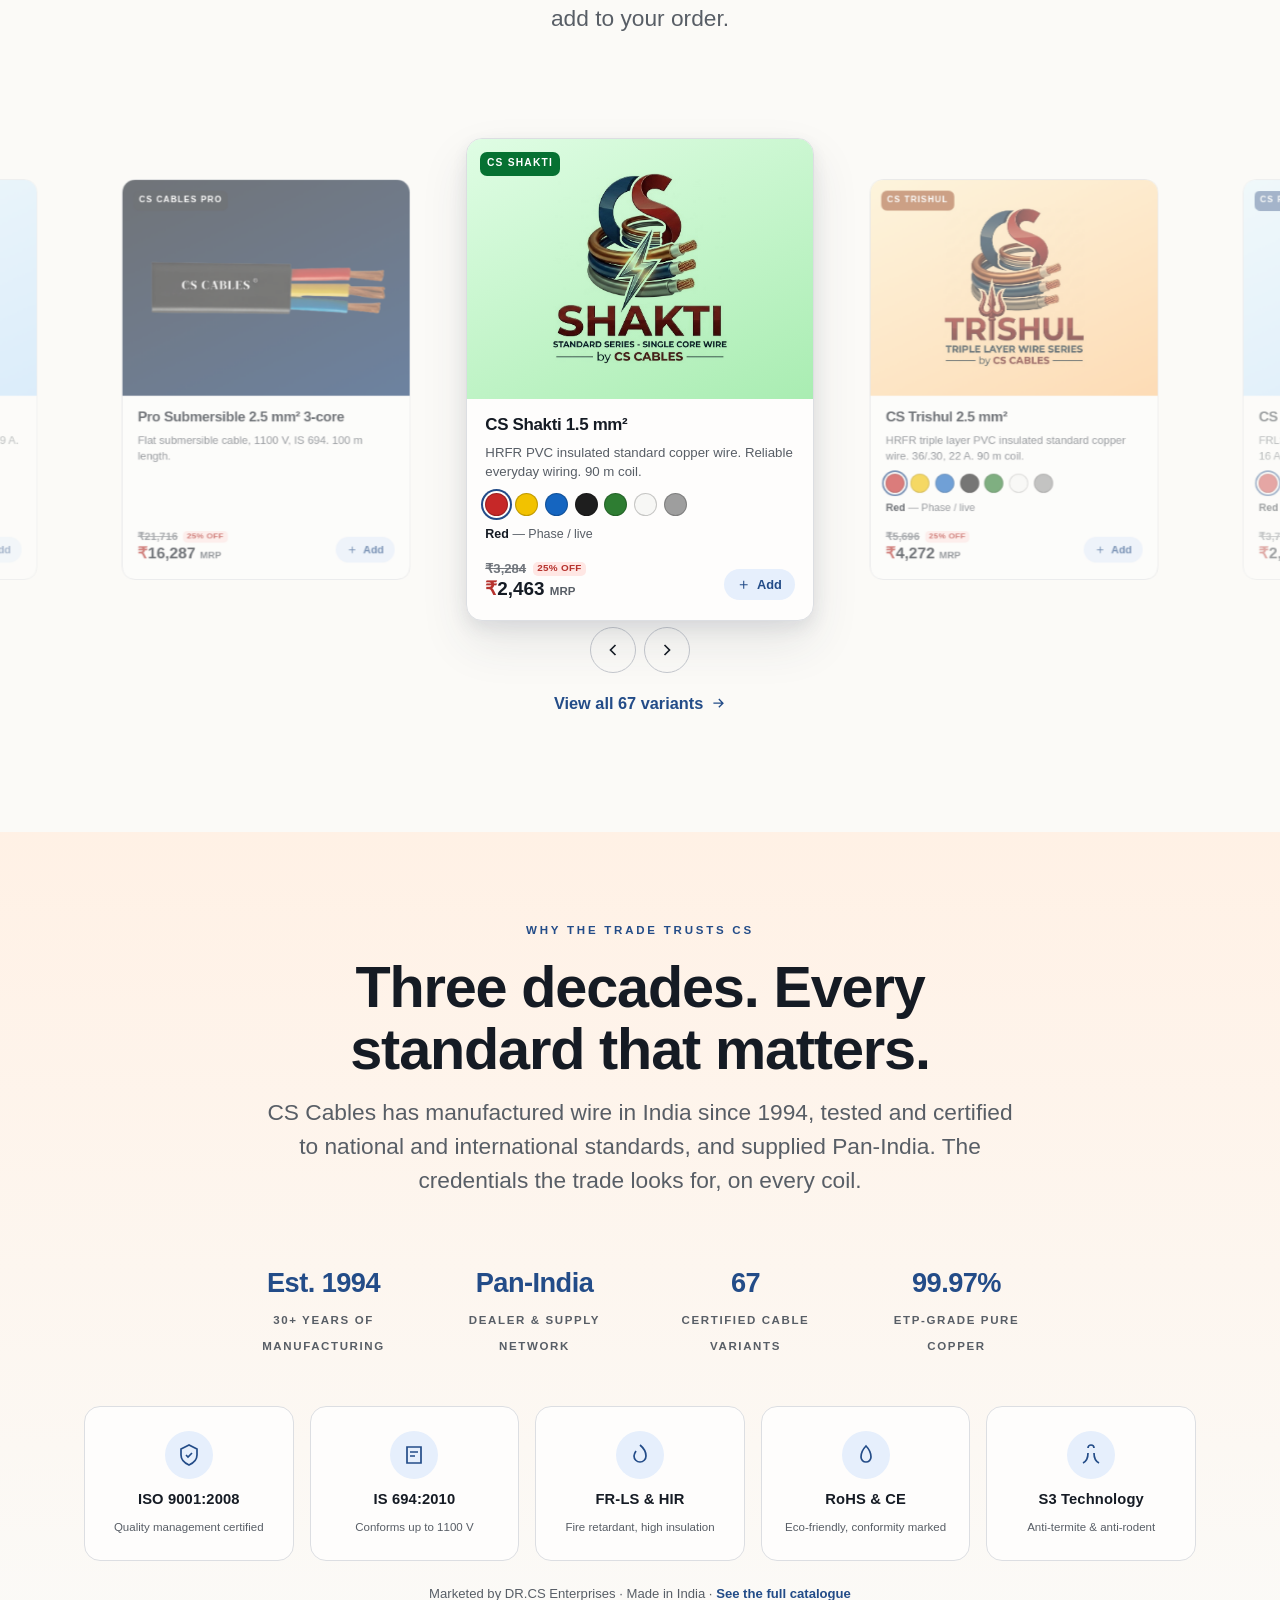
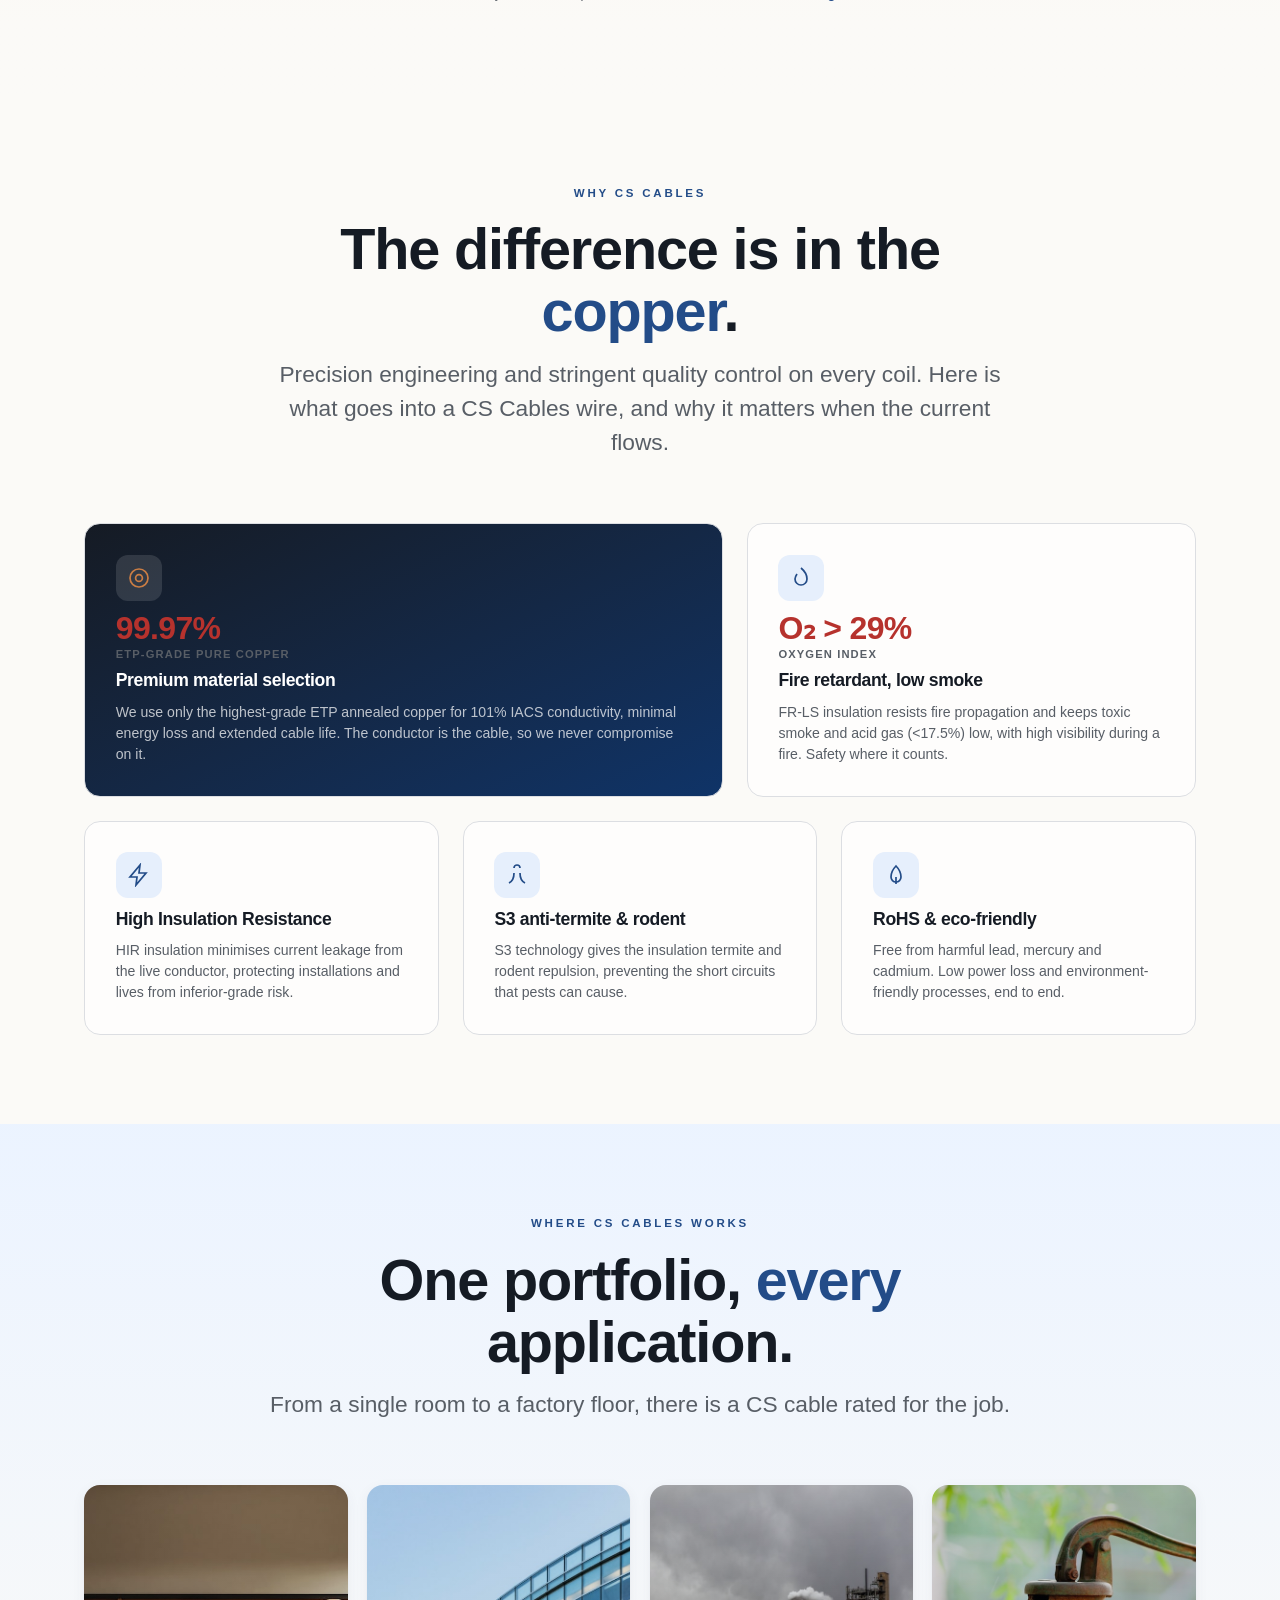
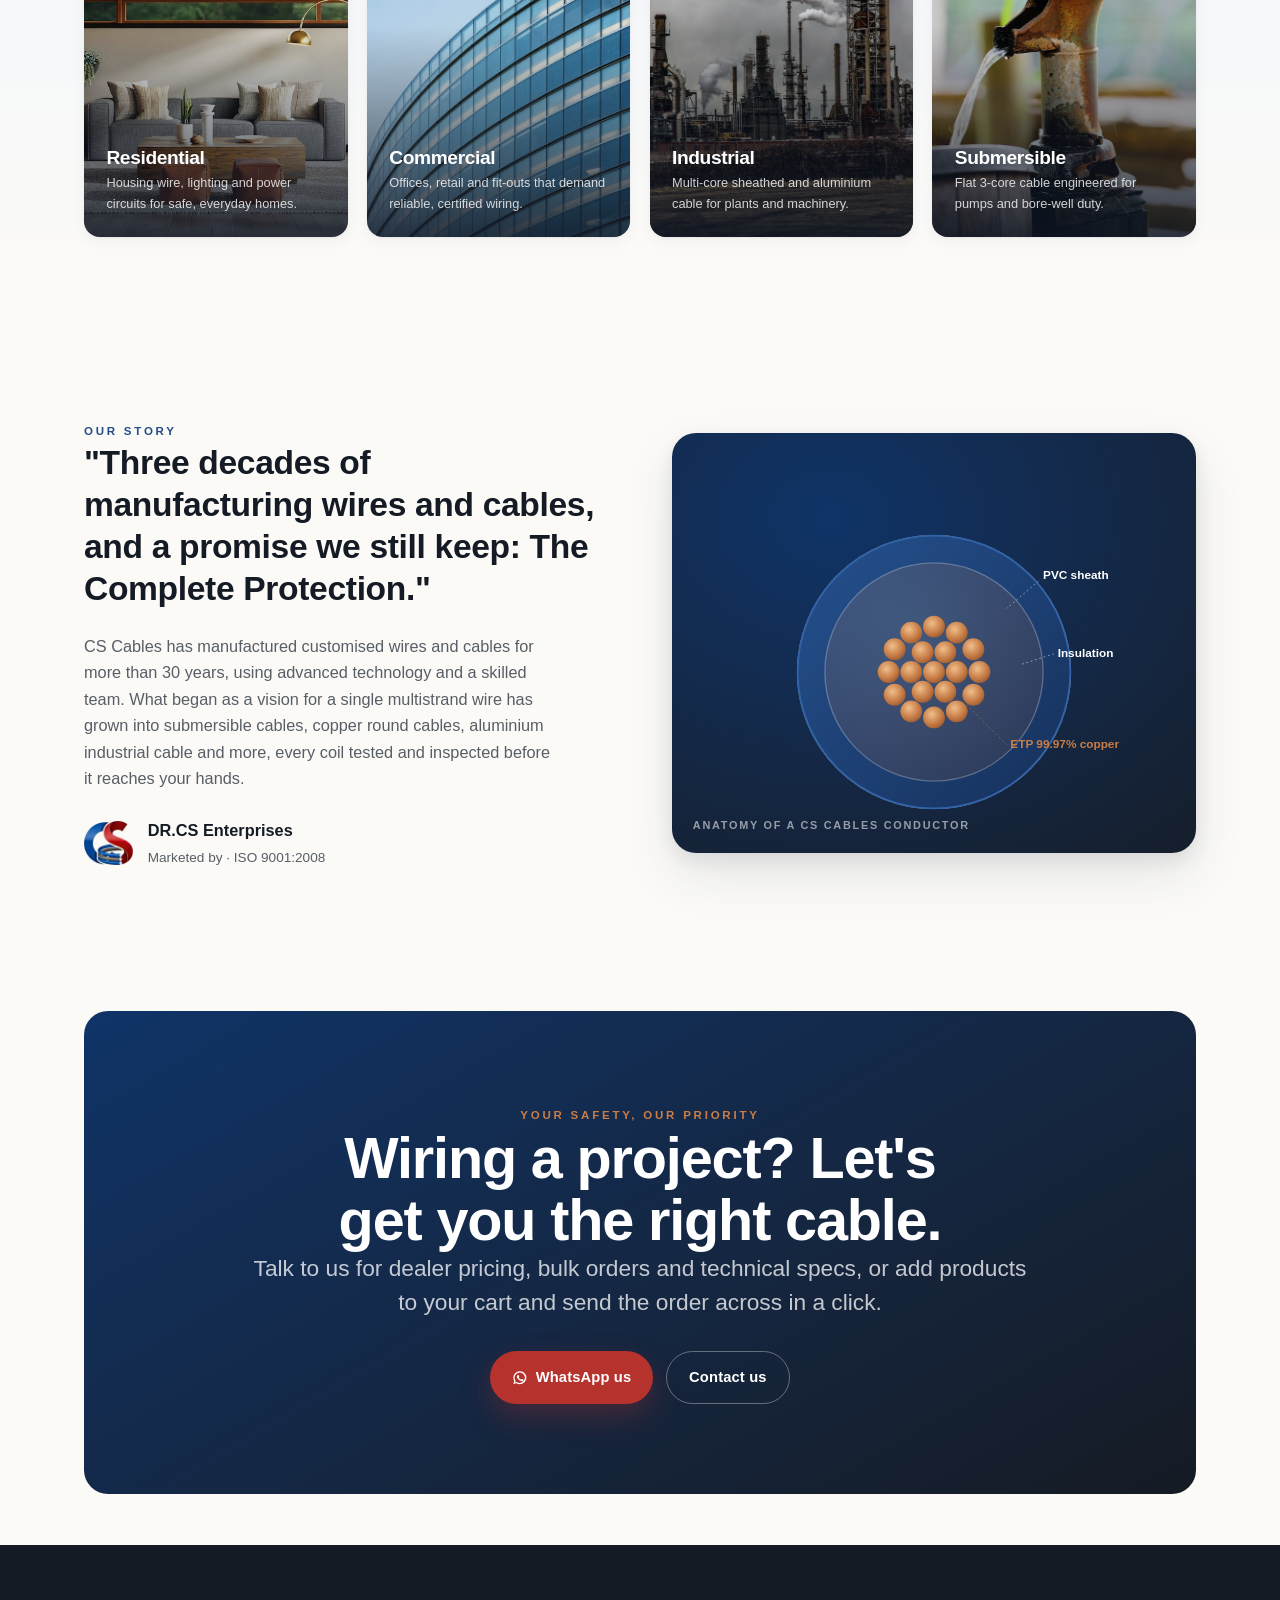
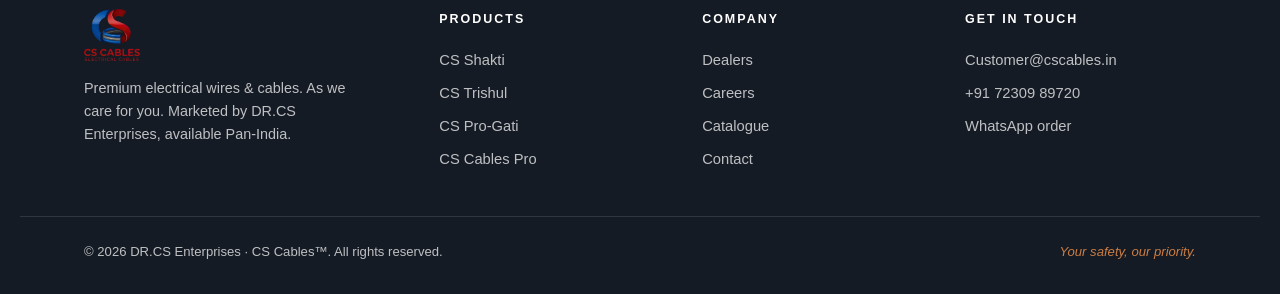
==== commit 25056c8a: "Add files via upload" ====
--- a/index.html
+++ b/index.html
@@ -3,7 +3,7 @@
 <head>
   <meta charset="UTF-8">
   <meta name="viewport" content="width=device-width, initial-scale=1">
-  <title>CS Cables — Premium Electrical Wires & Cables | Collection 2026</title>
+  <title>CS Cables — Premium Electrical Wires & Cables | Collection 2027</title>
   <meta name="description" content="CS Cables by DR.CS Enterprises. Premium FR-LS PVC copper wires and cables, ISO 9001:2008 & IS 694:2010 certified. CS Shakti, CS Trishul, CS Pro-Gati & CS Cables Pro. Available Pan-India.">
   <link rel="icon" href="images/logo/mark.png">
   <link rel="stylesheet" href="css/styles.css">
@@ -39,7 +39,7 @@
   <!-- ============ HERO ============ -->
   <section class="hero">
     <div class="wrap hero-inner">
-      <span class="eyebrow" data-reveal>Collection 2026 · Since 1994</span>
+      <span class="eyebrow" data-reveal>Collection 2027 · Since 1994</span>
       <h1 data-reveal data-delay="1">Wiring that <span class="red">refuses</span> to <br class="hero-br">compromise on <span class="blue">safety</span>.</h1>
       <p class="lead" data-reveal data-delay="2">High-performance FR-LSH PVC premium copper wire and cables, engineered for homes, commercial spaces and industry. Trusted for reliability and safety, available Pan-India.</p>
       <div class="hero-cta" data-reveal data-delay="3">
@@ -114,7 +114,7 @@
             <div class="series-specs">
               <span class="chip">0.75–10 mm²</span><span class="chip">Multistrand copper</span><span class="chip">PVC insulated</span>
             </div>
-            <p class="series-price">From <b>₹1,555</b> <small>/ 90 m coil</small></p>
+            <p class="series-price">From <b>₹1,711</b> <small>/ 90 m coil</small></p>
             <div class="series-foot">
               <a class="link-arrow" href="products.html#shakti">View range
                 <svg viewBox="0 0 24 24" fill="none" stroke="currentColor" stroke-width="2"><path d="M5 12h14M13 6l6 6-6 6"/></svg>
@@ -133,7 +133,7 @@
             <div class="series-specs">
               <span class="chip">Triple-layer PVC</span><span class="chip">High flexibility</span><span class="chip">0.75–10 mm²</span>
             </div>
-            <p class="series-price">From <b>₹1,668</b> <small>/ 90 m coil</small></p>
+            <p class="series-price">From <b>₹1,835</b> <small>/ 90 m coil</small></p>
             <div class="series-foot">
               <a class="link-arrow" href="products.html#trishul">View range
                 <svg viewBox="0 0 24 24" fill="none" stroke="currentColor" stroke-width="2"><path d="M5 12h14M13 6l6 6-6 6"/></svg>
@@ -152,7 +152,7 @@
             <div class="series-specs">
               <span class="chip">Premium FR-LS</span><span class="chip">1100 V grade</span><span class="chip">S3 anti-termite</span>
             </div>
-            <p class="series-price">From <b>₹1,788</b> <small>/ 90 m coil</small></p>
+            <p class="series-price">From <b>₹1,967</b> <small>/ 90 m coil</small></p>
             <div class="series-foot">
               <a class="link-arrow" href="products.html#progati">View range
                 <svg viewBox="0 0 24 24" fill="none" stroke="currentColor" stroke-width="2"><path d="M5 12h14M13 6l6 6-6 6"/></svg>
@@ -258,8 +258,8 @@
             <h4>CS Shakti 1.5 mm²</h4>
             <p class="desc">HRFR PVC insulated standard copper wire. Reliable everyday wiring. 90 m coil.</p>
             <div class="product-meta">
-              <span class="product-price">₹2,985 <small>MRP</small></span>
-              <button class="add-btn" data-add="shk-15" data-name="CS Shakti 1.5mm²" data-price="2985" data-img="images/products/shakti_hero.jpg"><svg viewBox="0 0 24 24" fill="none" stroke="currentColor" stroke-width="1.9"><path d="M12 5v14M5 12h14"/></svg><span>Add</span></button>
+              <span class="product-price">₹3,284 <small>MRP</small></span>
+              <button class="add-btn" data-add="shk-15" data-name="CS Shakti 1.5mm²" data-price="3284" data-img="images/products/shakti_hero.jpg"><svg viewBox="0 0 24 24" fill="none" stroke="currentColor" stroke-width="1.9"><path d="M12 5v14M5 12h14"/></svg><span>Add</span></button>
             </div>
           </div>
         </article>
@@ -270,8 +270,8 @@
             <h4>CS Trishul 2.5 mm²</h4>
             <p class="desc">HRFR triple layer PVC insulated standard copper wire. 36/.30, 22 A. 90 m coil.</p>
             <div class="product-meta">
-              <span class="product-price">₹5,178 <small>MRP</small></span>
-              <button class="add-btn" data-add="trs-25" data-name="CS Trishul 2.5mm²" data-price="5178" data-img="images/products/trishul_hero.jpg"><svg viewBox="0 0 24 24" fill="none" stroke="currentColor" stroke-width="1.9"><path d="M12 5v14M5 12h14"/></svg><span>Add</span></button>
+              <span class="product-price">₹5,696 <small>MRP</small></span>
+              <button class="add-btn" data-add="trs-25" data-name="CS Trishul 2.5mm²" data-price="5696" data-img="images/products/trishul_hero.jpg"><svg viewBox="0 0 24 24" fill="none" stroke="currentColor" stroke-width="1.9"><path d="M12 5v14M5 12h14"/></svg><span>Add</span></button>
             </div>
           </div>
         </article>
@@ -282,8 +282,8 @@
             <h4>CS Pro-Gati 1.5 mm² FR-LS</h4>
             <p class="desc">FRLSH PVC insulated premium copper wire. 22/.30, 16 A rating. 90 m coil.</p>
             <div class="product-meta">
-              <span class="product-price">₹3,435 <small>MRP</small></span>
-              <button class="add-btn" data-add="pg-15" data-name="CS Pro-Gati 1.5mm² FR-LS" data-price="3435" data-img="images/products/progati_hero.jpg"><svg viewBox="0 0 24 24" fill="none" stroke="currentColor" stroke-width="1.9"><path d="M12 5v14M5 12h14"/></svg><span>Add</span></button>
+              <span class="product-price">₹3,779 <small>MRP</small></span>
+              <button class="add-btn" data-add="pg-15" data-name="CS Pro-Gati 1.5mm² FR-LS" data-price="3779" data-img="images/products/progati_hero.jpg"><svg viewBox="0 0 24 24" fill="none" stroke="currentColor" stroke-width="1.9"><path d="M12 5v14M5 12h14"/></svg><span>Add</span></button>
             </div>
           </div>
         </article>
@@ -294,8 +294,8 @@
             <h4>CS Pro-Gati 4.0 mm² FR-LS</h4>
             <p class="desc">Heavier gauge for AC &amp; power circuits. 56/.30, 29 A. 90 m coil.</p>
             <div class="product-meta">
-              <span class="product-price">₹8,482 <small>MRP</small></span>
-              <button class="add-btn" data-add="pg-40" data-name="CS Pro-Gati 4.0mm² FR-LS" data-price="8482" data-img="images/products/progati_hero.jpg"><svg viewBox="0 0 24 24" fill="none" stroke="currentColor" stroke-width="1.9"><path d="M12 5v14M5 12h14"/></svg><span>Add</span></button>
+              <span class="product-price">₹9,330 <small>MRP</small></span>
+              <button class="add-btn" data-add="pg-40" data-name="CS Pro-Gati 4.0mm² FR-LS" data-price="9330" data-img="images/products/progati_hero.jpg"><svg viewBox="0 0 24 24" fill="none" stroke="currentColor" stroke-width="1.9"><path d="M12 5v14M5 12h14"/></svg><span>Add</span></button>
             </div>
           </div>
         </article>
@@ -306,8 +306,8 @@
             <h4>Pro Submersible 2.5 mm² 3-core</h4>
             <p class="desc">Flat submersible cable, 1100 V, IS 694. 100 m length.</p>
             <div class="product-meta">
-              <span class="product-price">₹19,742 <small>MRP</small></span>
-              <button class="add-btn" data-add="pro-sub-25" data-name="CS Cables Pro Submersible 2.5mm² 3-core" data-price="19742" data-img="images/products/pro_submersible.png"><svg viewBox="0 0 24 24" fill="none" stroke="currentColor" stroke-width="1.9"><path d="M12 5v14M5 12h14"/></svg><span>Add</span></button>
+              <span class="product-price">₹21,716 <small>MRP</small></span>
+              <button class="add-btn" data-add="pro-sub-25" data-name="CS Cables Pro Submersible 2.5mm² 3-core" data-price="21716" data-img="images/products/pro_submersible.png"><svg viewBox="0 0 24 24" fill="none" stroke="currentColor" stroke-width="1.9"><path d="M12 5v14M5 12h14"/></svg><span>Add</span></button>
             </div>
           </div>
         </article>
